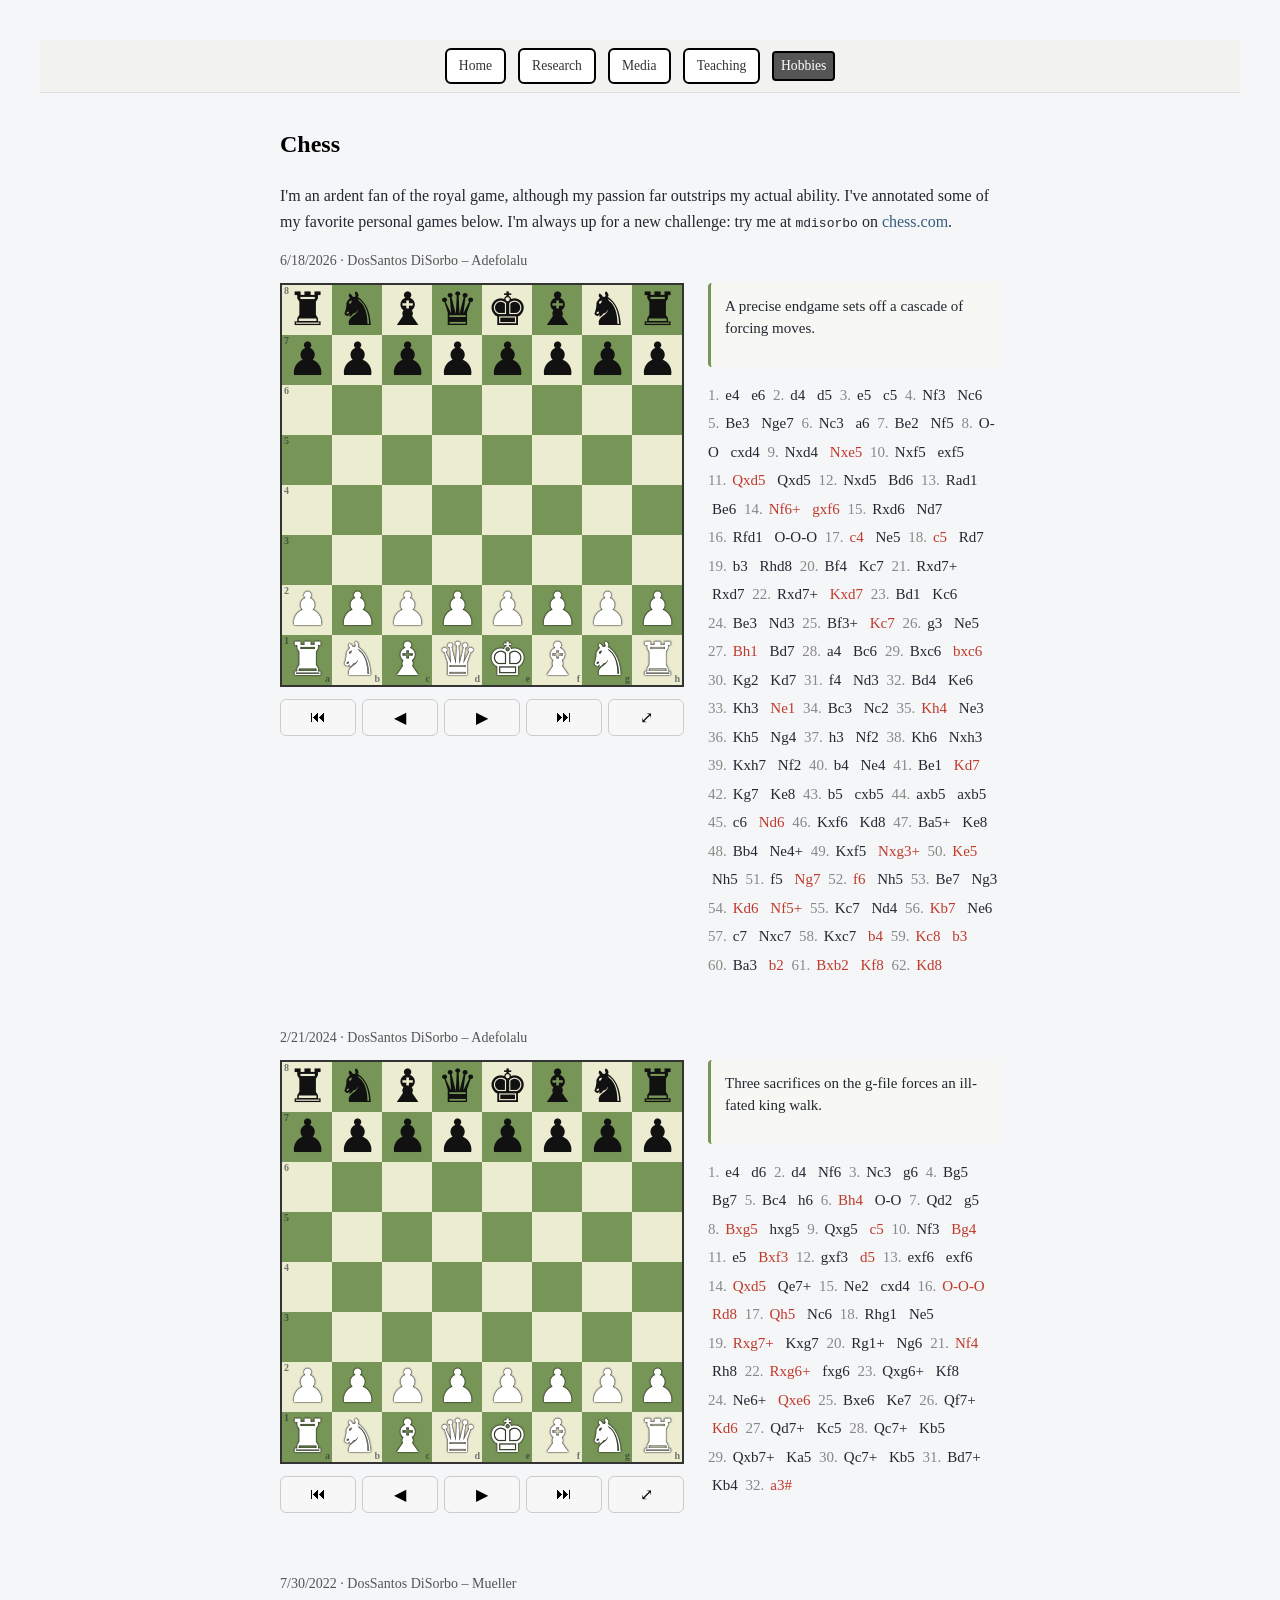
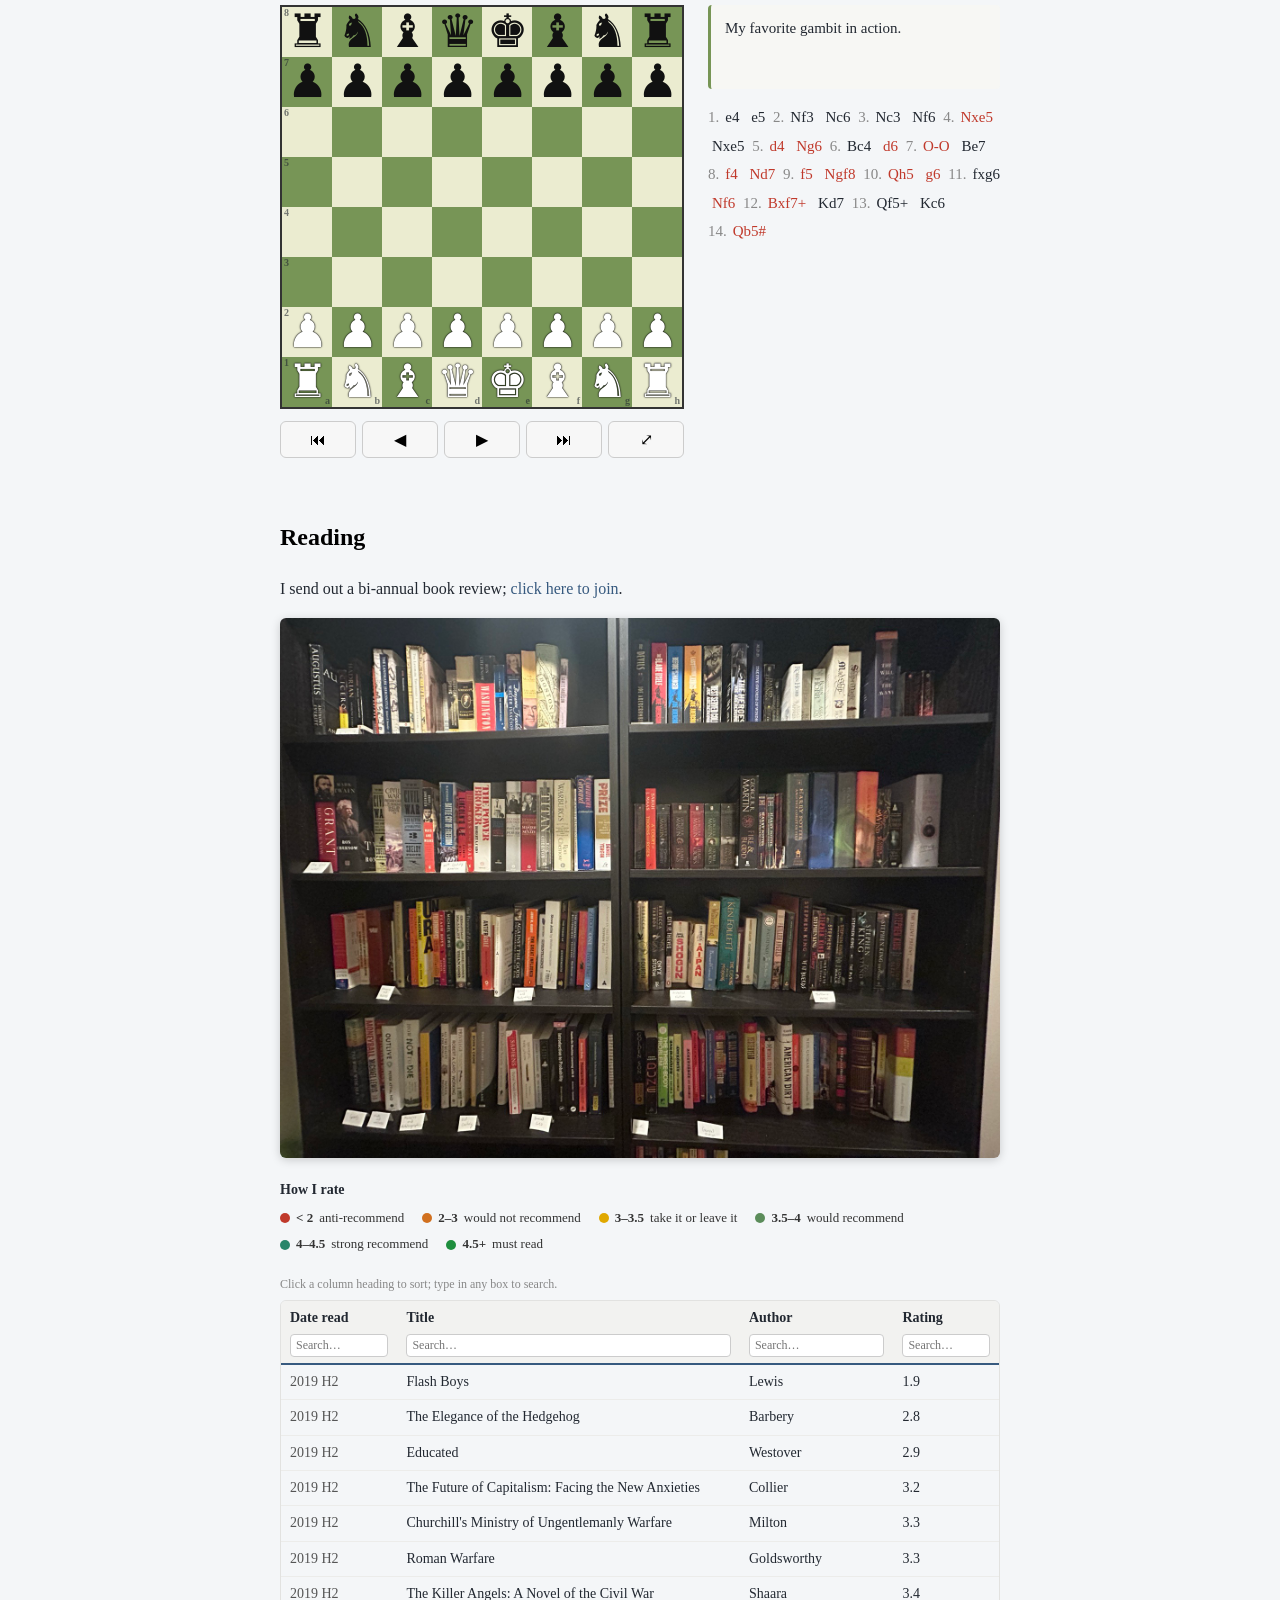
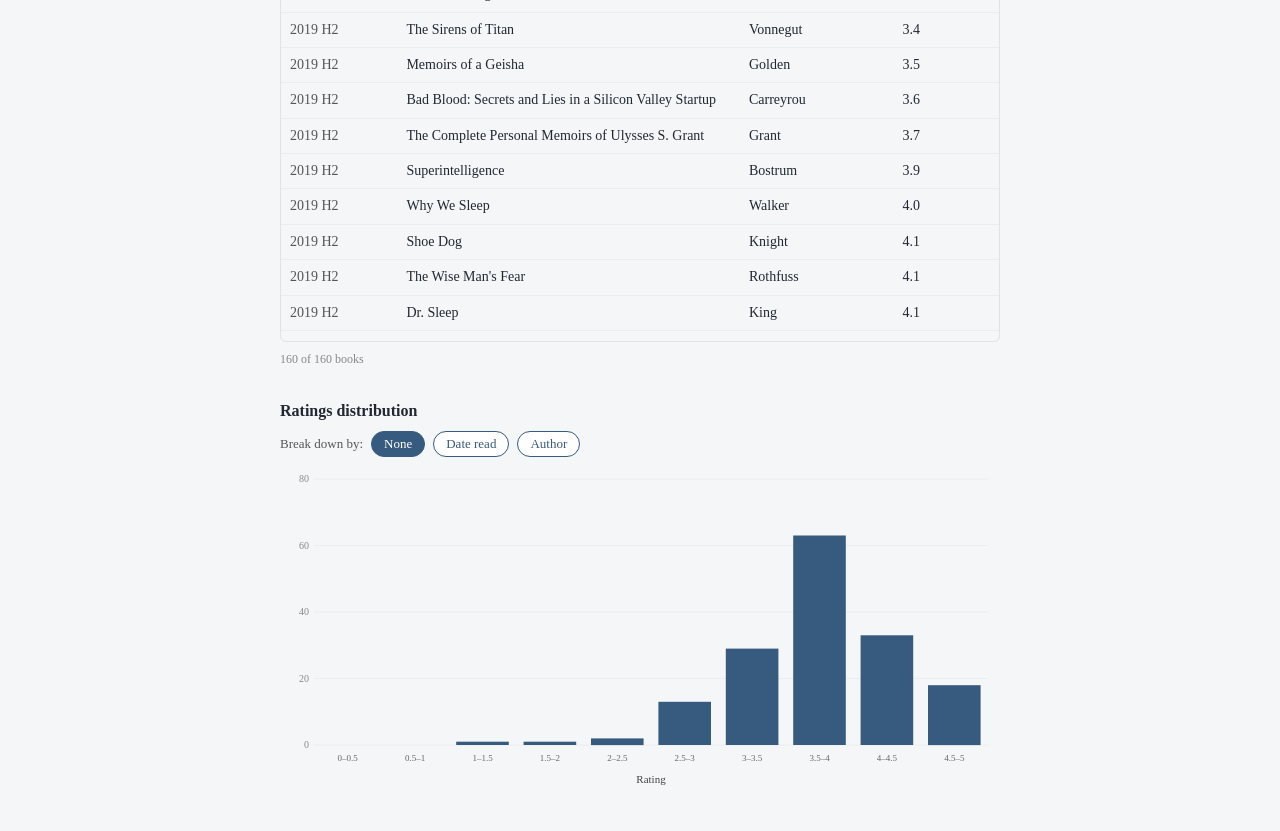
==== hobbies.html @ 0e269250 "Reading: remove Inside the Third Reich from the list Co-Authored-By: Claude Opus 4.8 <noreply@anthro" ====
<!DOCTYPE html>
<html lang="en">
<head>
  <meta charset="UTF-8" />
  <meta name="viewport" content="width=device-width, initial-scale=1.0" />
  <title>Hobbies</title>
  <link rel="stylesheet" href="style.css?v=6" />
  <link rel="stylesheet" href="https://cdnjs.cloudflare.com/ajax/libs/font-awesome/6.5.2/css/all.min.css" crossorigin="anonymous" referrerpolicy="no-referrer" />
  <style>
    .chess-wrap { max-width: 720px; margin: 0 auto 48px; }
    .chess-layout { display: flex; flex-wrap: wrap; gap: 24px; align-items: flex-start; }
    .board-col { flex: 0 0 auto; }
    .board {
      display: grid;
      grid-template-columns: repeat(8, 1fr);
      grid-template-rows: repeat(8, 1fr);
      width: min(82vw, 400px); aspect-ratio: 1 / 1;
      border: 2px solid #333; box-sizing: content-box;
    }
    .sq { display: flex; align-items: center; justify-content: center;
      font-size: clamp(28px, 9.5vw, 46px); line-height: 1; position: relative;
      user-select: none; }
    .sq.light { background: #ebecd0; }
    .sq.dark  { background: #779556; }
    .sq.hl::after { content: ""; position: absolute; inset: 0;
      background: rgba(255, 235, 59, 0.45); pointer-events: none; }
    .piece.w { color: #fff; text-shadow: 0 0 2px #000, 0 0 1px #000; }
    .piece.b { color: #111; }
    .piece { position: relative; z-index: 1; }
    .coord { position: absolute; font-size: 10px; font-weight: 600; opacity: .6; z-index: 2; }
    .coord.file { right: 2px; bottom: 1px; }
    .coord.rank { left: 2px; top: 1px; }
    .controls { display: flex; gap: 6px; margin: 12px 0; }
    .controls button {
      flex: 1; padding: 8px 0; font-size: 16px; cursor: pointer;
      border: 1px solid #ccc; background: #f7f7f7; border-radius: 6px;
    }
    .controls button:hover { background: #ececec; }
    .side-col { flex: 1 1 240px; min-width: 220px; }
    .annotation { min-height: 60px; padding: 12px 14px; background: #f7f7f4;
      border-left: 3px solid #779556; border-radius: 4px; font-size: 15px; line-height: 1.5; }
    .movelist { margin-top: 14px; line-height: 1.9; font-size: 15px; }
    .movelist .mv { cursor: pointer; padding: 1px 4px; border-radius: 3px; }
    .movelist .mv:hover { background: #eee; }
    .movelist .mv.current { background: #779556; color: #fff; }
    .movelist .num { color: #888; margin-right: 2px; }
    .movelist .mv.annotated { color: #c0392b; }
    .movelist .mv.annotated.current { color: #fff; }
    .game-header { font-size: 14px; color: #555; margin-bottom: 10px; }
  
    /* Reading log: bookshelf photo + rubric + sortable table + chart */
    .reading-hint { max-width:720px; margin:0 auto 6px; font-size:12px; color:#888; }
    .bookshelf { display:block; width:100%; max-width:720px; height:auto; margin:6px auto 18px;
      border-radius:6px; box-shadow:0 2px 10px rgba(0,0,0,.18); }
    .rating-rubric { max-width:720px; margin:0 auto 20px; }
    .rating-rubric .rubric-title { font-family:Georgia,serif; font-weight:bold; font-size:14px; }
    .rating-rubric ul { list-style:none; padding:0; margin:6px 0 0; display:flex; flex-wrap:wrap; gap:6px 18px; }
    .rating-rubric li { font-size:13px; color:#333; display:flex; align-items:center; gap:6px; }
    .rating-rubric li b { font-variant-numeric:tabular-nums; }
    .rating-rubric .dot { width:10px; height:10px; border-radius:50%; display:inline-block; }
    .reading-table-wrap { max-width:720px; margin:0 auto; max-height:640px; overflow:auto;
      border:1px solid #e2e2e0; border-radius:6px; }
    #reading-table { width:100%; border-collapse:collapse; font-size:14px; font-family:Georgia, serif; }
    #reading-table th, #reading-table td { text-align:left; vertical-align:top; padding:6px 9px;
      border-bottom:1px solid #ececea; }
    #reading-table thead th { position:sticky; top:0; z-index:2; background:#f2f2f0;
      border-bottom:2px solid #375a7f; white-space:nowrap; }
    #reading-table thead .th-label { display:inline-block; cursor:pointer; user-select:none; font-weight:bold; }
    #reading-table thead .arrow { color:#375a7f; font-size:11px; }
    #reading-table thead input { display:block; margin-top:4px; width:100%; box-sizing:border-box;
      font-size:12px; font-family:inherit; padding:3px 5px; border:1px solid #ccc; border-radius:4px; font-weight:normal; }
    #reading-table td.rating { white-space:nowrap; font-variant-numeric:tabular-nums; }
    #reading-table td.book, #reading-table td.author { min-width:120px; }
    #reading-table td.period { white-space:nowrap; color:#555; }
    #reading-table tbody tr:hover { background:#f7f7f4; }
    .table-count { max-width:720px; margin:8px auto 0; font-size:12px; color:#888; }
    .chart-title { max-width:720px; margin:28px auto 8px; font-family:Georgia,serif; font-weight:bold; font-size:16px; }
    .ratings-chart { max-width:720px; margin:0 auto; }
    .chart-controls { display:flex; flex-wrap:wrap; align-items:center; gap:8px; margin-bottom:10px; }
    .chart-ctrl-label { font-size:13px; color:#555; }
    .brk { font-family:Georgia,serif; font-size:13px; padding:4px 12px; border:1px solid #375a7f;
      background:#fff; color:#375a7f; border-radius:999px; cursor:pointer; }
    .brk.active { background:#375a7f; color:#fff; }
    #ratings-svg { width:100%; height:auto; display:block; }
    .chart-legend { display:flex; flex-wrap:wrap; gap:6px 14px; margin-top:12px; }
    .legchip { display:inline-flex; align-items:center; gap:5px; font-size:12px; color:#333; cursor:pointer; user-select:none; }
    .legchip .sw { width:11px; height:11px; border-radius:2px; display:inline-block; }
    .legchip.off { opacity:.4; text-decoration:line-through; }
  </style>
</head>
<body>
<header class="site-banner">
  <nav class="banner-nav">
    <a href="index.html">Home</a>
    <a href="research.html">Research</a>
    <a href="media.html">Media</a>
    <a href="teaching.html">Teaching</a>
    <a href="hobbies.html" class="active">Hobbies</a>
  </nav>
</header>

<div class="container">

  <section id="chess">
    <h2>Chess</h2>
    <p>I'm an ardent fan of the royal game, although my passion far outstrips my actual ability. I've annotated some of my favorite personal games below. I'm always up for a new challenge: try me at <code>mdisorbo</code> on <a href="https://www.chess.com">chess.com</a>.</p>

    <div class="chess-wrap" id="game1"></div>
    <div class="chess-wrap" id="game2"></div>
    <div class="chess-wrap" id="game3"></div>
  </section>

  <section id="reading">
    <h2>Reading</h2>
    <p>I send out a bi-annual book review; <a href="mailto:matthewdisorbo@g.harvard.edu?subject=Please%20add%20me%20to%20the%20reading%20list%21">click here to join</a>.</p>

    <img class="bookshelf" src="bookshelf.jpg" alt="My bookshelf" />

    <div class="rating-rubric">
      <span class="rubric-title">How I rate</span>
      <ul>
        <li><span class="dot" style="background:#c0392b"></span><b>&lt; 2</b> anti-recommend</li>
        <li><span class="dot" style="background:#d1701f"></span><b>2–3</b> would not recommend</li>
        <li><span class="dot" style="background:#e0a800"></span><b>3–3.5</b> take it or leave it</li>
        <li><span class="dot" style="background:#5b8c5a"></span><b>3.5–4</b> would recommend</li>
        <li><span class="dot" style="background:#27856a"></span><b>4–4.5</b> strong recommend</li>
        <li><span class="dot" style="background:#1e8e3e"></span><b>4.5+</b> must read</li>
      </ul>
    </div>

    <script>window.READING_DATA = [{"period":"2019 H2","book":"Flash Boys","author":"Lewis","rating":1.9},{"period":"2019 H2","book":"The Elegance of the Hedgehog","author":"Barbery","rating":2.8},{"period":"2019 H2","book":"Educated","author":"Westover","rating":2.9},{"period":"2019 H2","book":"The Future of Capitalism: Facing the New Anxieties","author":"Collier","rating":3.2},{"period":"2019 H2","book":"Churchill's Ministry of Ungentlemanly Warfare","author":"Milton","rating":3.3},{"period":"2019 H2","book":"Roman Warfare","author":"Goldsworthy","rating":3.3},{"period":"2019 H2","book":"The Killer Angels: A Novel of the Civil War","author":"Shaara","rating":3.4},{"period":"2019 H2","book":"The Sirens of Titan","author":"Vonnegut","rating":3.4},{"period":"2019 H2","book":"Memoirs of a Geisha","author":"Golden","rating":3.5},{"period":"2019 H2","book":"Bad Blood: Secrets and Lies in a Silicon Valley Startup","author":"Carreyrou","rating":3.6},{"period":"2019 H2","book":"The Complete Personal Memoirs of Ulysses S. Grant","author":"Grant","rating":3.7},{"period":"2019 H2","book":"Superintelligence","author":"Bostrum","rating":3.9},{"period":"2019 H2","book":"Why We Sleep","author":"Walker","rating":4},{"period":"2019 H2","book":"Shoe Dog","author":"Knight","rating":4.1},{"period":"2019 H2","book":"The Wise Man's Fear","author":"Rothfuss","rating":4.1},{"period":"2019 H2","book":"Dr. Sleep","author":"King","rating":4.1},{"period":"2019 H2","book":"The Black Swan: The Impact of the Highly Improbable","author":"Taleb","rating":4.2},{"period":"2019 H2","book":"Galapagos","author":"Vonnegut","rating":4.2},{"period":"2019 H2","book":"The Name of the Wind","author":"Rothfuss","rating":4.3},{"period":"2019 H2","book":"A People's History of the United States","author":"Zinn","rating":4.6},{"period":"2019 H2","book":"Fooled by Randomness","author":"Taleb","rating":4.6},{"period":"2019 H2","book":"Grant","author":"Chernow","rating":4.65},{"period":"2019 H2","book":"Hamilton","author":"Chernow","rating":4.8},{"period":"2020 H1","book":"Tanking to the Top: The Philadelphia 76ers and the Most Audacious Process in the History of Professional Sports","author":"Weitzman","rating":2.8},{"period":"2020 H1","book":"Thinking In Bets: Making Smarter Decisions When You Don't Have All The Facts","author":"Duke","rating":3},{"period":"2020 H1","book":"Strategy: A History","author":"Freedman","rating":3.2},{"period":"2020 H1","book":"American Lion: Andrew Jackson in the White House","author":"Meacham","rating":3.2},{"period":"2020 H1","book":"Why Stock Markets Crash: Critical Events in Complex Financial Systems","author":"Sornette","rating":3.3},{"period":"2020 H1","book":"The Wild Places","author":"Macfarlane","rating":3.3},{"period":"2020 H1","book":"Thinking Fast and Slow","author":"Kahnemann","rating":3.4},{"period":"2020 H1","book":"Antifragile: Things That Gain From Disorder","author":"Taleb","rating":3.4},{"period":"2020 H1","book":"The Man Who Solved The Market: How Jim Simons Launched the Quant Revolution","author":"Zuckerman","rating":3.4},{"period":"2020 H1","book":"The Guns of August","author":"Tuchman","rating":3.4},{"period":"2020 H1","book":"A Dog's Porpoise","author":"Ross","rating":3.5},{"period":"2020 H1","book":"Just Mercy: A Story of Justice and Redemption","author":"Stevenson","rating":3.5},{"period":"2020 H1","book":"How Not to Die","author":"Greger","rating":3.6},{"period":"2020 H1","book":"Against the Gods: The Remarkable Story of Risk","author":"Bernstein","rating":3.6},{"period":"2020 H1","book":"What Works: Gender Equality by Design","author":"Bohnet","rating":3.6},{"period":"2020 H1","book":"The Ascent of Money: A Financial History of the World","author":"Ferguson","rating":3.7},{"period":"2020 H1","book":"Augustus: The Life of Rome's First Emperor","author":"Everett","rating":3.8},{"period":"2020 H1","book":"Zero to One","author":"Theil","rating":3.8},{"period":"2020 H1","book":"Cicero: The Life and Times of Rome's Greatest Politician","author":"Everett","rating":3.9},{"period":"2020 H1","book":"If This Isn't Nice, What Is? Advice for the Young","author":"Vonnegut","rating":3.9},{"period":"2020 H1","book":"Epistulae Morales","author":"Seneca","rating":3.9},{"period":"2020 H1","book":"Finding Ultra: Rejecting Middle Age, Becoming One of the World's Fittest Men, and Discovering Myself","author":"Roll","rating":4},{"period":"2020 H1","book":"Player Piano","author":"Vonnegut","rating":4},{"period":"2020 H1","book":"Barbarians at the Gate: The Fall of RJR Nabisco","author":"Burrough and Helyar","rating":4.1},{"period":"2020 H1","book":"Stormlight Archives: The Way of Kings","author":"Sanderson","rating":4.2},{"period":"2020 H1","book":"The Years of Lyndon Johnson Volume II: Means of Ascent","author":"Caro","rating":4.4},{"period":"2020 H1","book":"The Stand","author":"King","rating":4.6},{"period":"2020 H1","book":"The Years of Lyndon Johnson Volume I: The Path to Power","author":"Caro","rating":4.7},{"period":"2020 H1","book":"Washington: A Life","author":"Chernow","rating":4.7},{"period":"2020 H1","book":"The Years of Lyndon Johnson Volume III: Master of the Senate","author":"Caro","rating":4.8},{"period":"2020 H2","book":"The Great Influenza: The Story of the Deadliest Pandemic in History","author":"Barry","rating":2.3},{"period":"2020 H2","book":"The Biggest Bluff","author":"Konnikova","rating":3.3},{"period":"2020 H2","book":"Thomas Jefferson: The Art of Power","author":"Meacham","rating":3.4},{"period":"2020 H2","book":"Dear Girls","author":"Wong","rating":3.5},{"period":"2020 H2","book":"The Victory Machine: The Making and Unmaking of the Warriors Dynasty","author":"Strauss","rating":3.5},{"period":"2020 H2","book":"Born a Crime","author":"Noah","rating":3.6},{"period":"2020 H2","book":"Hadrian and the Triumph of Rome","author":"Everitt","rating":3.6},{"period":"2020 H2","book":"The Stormlight Archives: Words of Radiance","author":"Sanderson","rating":3.7},{"period":"2020 H2","book":"While Mortals Sleep","author":"Vonnegut","rating":3.7},{"period":"2020 H2","book":"The Lord of the Rings: The Two Towers","author":"Tolkein","rating":3.7},{"period":"2020 H2","book":"The Accidental Billionaires: The Founding of Facebook","author":"Mezrich","rating":3.75},{"period":"2020 H2","book":"More Money Than God","author":"Mallaby","rating":3.8},{"period":"2020 H2","book":"Animal Farm","author":"Orwell","rating":3.8},{"period":"2020 H2","book":"The Importance of Being Earnest","author":"Wilde","rating":3.9},{"period":"2020 H2","book":"The Lord of the Rings: The Fellowship of the Ring","author":"Tolkein","rating":3.95},{"period":"2020 H2","book":"The Stormlight Archives: Oathbringer","author":"Sanderson","rating":4},{"period":"2020 H2","book":"Bossypants","author":"Fey","rating":4},{"period":"2020 H2","book":"The Lord of the Rings: The Return of the King","author":"Tolkein","rating":4.2},{"period":"2020 H2","book":"The Years of Lyndon B. Johnson Volume IV: The Passage of Power","author":"Caro","rating":4.6},{"period":"2020 H2","book":"The Power Broker: Robert Moses and the Fall of New York","author":"Caro","rating":4.75},{"period":"2021 H1","book":"Waiting on a Cowboy","author":"Ryan","rating":1.3},{"period":"2021 H1","book":"The Eye of the World","author":"Jordan","rating":2.5},{"period":"2021 H1","book":"The Warburgs: The Twentieth-Century Odyssey of a Remarkable Jewish Family","author":"Chernow","rating":2.8},{"period":"2021 H1","book":"How to Avoid a Climate Disaster: The Solutions we Have and the Breakthroughs we Need","author":"Gates","rating":2.9},{"period":"2021 H1","book":"Think and Grow Rich","author":"Hill","rating":3.2},{"period":"2021 H1","book":"Kissinger's Shadow: The Long Reach of America's Most Controversial Statesman","author":"Grandin","rating":3.3},{"period":"2021 H1","book":"It","author":"King","rating":3.4},{"period":"2021 H1","book":"American Dirt","author":"Cummings","rating":3.45},{"period":"2021 H1","book":"The Handmaid's Tale","author":"Atwood","rating":3.5},{"period":"2021 H1","book":"A Short History of Financial Euphoria","author":"Galbraith","rating":3.6},{"period":"2021 H1","book":"Working","author":"Caro","rating":3.7},{"period":"2021 H1","book":"Boys in the Boat: Nine Americans and Their Epic Quest for Gold at the 1936 Berlin Olympics","author":"Brown","rating":4.1},{"period":"2021 H1","book":"The Decadent Society: How We Became the Victims of Our Own Success","author":"Douthat","rating":4.2},{"period":"2021 H1","book":"Caste: The Origins of our Discontents","author":"Wilkerson","rating":4.4},{"period":"2021 H1","book":"Battle Cry of Freedom: The Civil War Era","author":"McPherson","rating":4.6},{"period":"2021 H2","book":"Boomerang: Travels in the New Third World","author":"Lewis","rating":2.5},{"period":"2021 H2","book":"The Financial Diaries: How American Families Cope in a World of Uncertainty","author":"Murdoch, Schneider","rating":3.2},{"period":"2021 H2","book":"The Immortal Life of Henrietta Lacks","author":"Skloot","rating":3.3},{"period":"2021 H2","book":"Greenlights","author":"McConaughey","rating":3.6},{"period":"2021 H2","book":"The Institute","author":"King","rating":3.7},{"period":"2021 H2","book":"Titan: The Life of John D. Rockefeller, Sr.","author":"Chernow","rating":3.7},{"period":"2021 H2","book":"Dune","author":"Herbert","rating":3.9},{"period":"2021 H2","book":"The Assassin's Apprentice","author":"Hobb","rating":4.2},{"period":"2022 H1","book":"The Alchemist","author":"Coehlo","rating":2.9},{"period":"2022 H1","book":"A Court of Thorns and Roses","author":"Maas","rating":3},{"period":"2022 H1","book":"Portfolios of the Poor: How the World's Poor Live on $2 a Day","author":"Rutherford et al","rating":3.5},{"period":"2022 H1","book":"The Silent Patient","author":"Michaelides","rating":3.6},{"period":"2022 H1","book":"The Royal Assassin","author":"Hobb","rating":3.7},{"period":"2022 H1","book":"Jurassic Park","author":"Crichton","rating":3.8},{"period":"2022 H1","book":"The City-State of Boston: The Rise and Fall of an Atlantic Power, 1630-1865","author":"Peterson","rating":3.9},{"period":"2022 H1","book":"Steve Jobs","author":"Isaacson","rating":3.95},{"period":"2022 H1","book":"The Long Walk","author":"King as Bachman","rating":4},{"period":"2022 H1","book":"Privilege: Harvard and the Education of the Ruling Class","author":"Douthat","rating":4},{"period":"2022 H1","book":"The Winter King: A Novel of Arthur","author":"Cornwall","rating":4.1},{"period":"2022 H1","book":"The Civil War, Vol. 1: Fort Sumter to Perryville","author":"Foote","rating":4.3},{"period":"2022 H2","book":"Pawn of Prophecy","author":"Eddings","rating":3.6},{"period":"2022 H2","book":"Annihilation","author":"VanderMeer","rating":3.7},{"period":"2022 H2","book":"Enemy of God: A Novel of Arthur","author":"Cornwall","rating":4},{"period":"2022 H2","book":"The Civil War, Vol. II: Fredericksburg to Meridian","author":"Foote","rating":4.1},{"period":"2023 H1","book":"Acceptance (The Southern Reach Trilogy: Book III)","author":"VanderMeer","rating":2.9},{"period":"2023 H1","book":"Authority (The Southern Reach Trilogy: Book II)","author":"VanderMeer","rating":3.3},{"period":"2023 H1","book":"Angels and Demons","author":"Brown","rating":3.7},{"period":"2023 H1","book":"Assassin's Quest (The Farseer Trilogy: Book III)","author":"Hobb","rating":3.75},{"period":"2023 H1","book":"American Spring: Lexington, Concord and the Road to Revolution","author":"Borneman","rating":3.85},{"period":"2023 H1","book":"Ways and Means: Lincoln and his Cabinet and the Financing of the Civil War","author":"Lowenstein","rating":3.9},{"period":"2023 H1","book":"The Blade Itself (The First Law Trilogy: Book I)","author":"Abercrombie","rating":4},{"period":"2023 H1","book":"The Devil in the White City: Murder, Magic and Madness at the Fair That Changed America","author":"Larson","rating":4.1},{"period":"2023 H1","book":"Barbarians at the Gate: The Fall of RJR Nabisco","author":"Burrough and Helyar","rating":4.1},{"period":"2023 H2","book":"It's All About Clout","author":"Foster","rating":2.1},{"period":"2023 H2","book":"The Dark Tower: The Gunslinger","author":"King","rating":2.9},{"period":"2023 H2","book":"Unreasonable Hospitality","author":"Guidara","rating":3.5},{"period":"2023 H2","book":"Before They Are Hanged (The First Law Trilogy: Book II)","author":"Abercrombie","rating":3.6},{"period":"2023 H2","book":"Nugly","author":"Ross","rating":3.7},{"period":"2023 H2","book":"Tomorrow, and Tomorrow, and Tomorrow","author":"Zevin","rating":3.7},{"period":"2023 H2","book":"Excalibur: A Novel of Arthur (Book III in the Warlord Chronicles)","author":"Cornwell","rating":3.85},{"period":"2023 H2","book":"Benjamin Franklin: An American Life","author":"Isaacson","rating":3.9},{"period":"2023 H2","book":"The Decadent Society: How We Became Victims of Our Own Successes","author":"Douthat","rating":4},{"period":"2023 H2","book":"Last Argument of Kings (The First Law Trilogy: Book III)","author":"Abercrombie","rating":4.4},{"period":"2023 H2","book":"Common Ground: A Turbulent Decade in the Lives of Three American Families","author":"Lukas","rating":4.6},{"period":"2024 H1","book":"Gardens of the Moon: A Tale of the Malazan Book of the Fallen","author":"Ericson","rating":3.2},{"period":"2024 H1","book":"Fire and Blood","author":"R. R. Martin","rating":3.4},{"period":"2024 H1","book":"The Federalist Papers","author":"Hamilton, Madison, Jay","rating":3.5},{"period":"2024 H1","book":"All The Beauty In The World","author":"Bringley","rating":3.6},{"period":"2024 H1","book":"Blood Meridian; or, The Evening Redness in the West","author":"McCarthy","rating":3.7},{"period":"2024 H1","book":"Autumn in the Heavenly Kingdom: China, the West, and the Epic Story of the Taiping Civil War","author":"Platt","rating":3.8},{"period":"2024 H1","book":"Stoner","author":"Williams","rating":4.5},{"period":"2024 H1","book":"The Lies of Locke Lamora","author":"Lynch","rating":4.6},{"period":"2025 H1","book":"Dead Poets Society","author":"Kleinbaum","rating":2.9},{"period":"2025 H1","book":"The Exchange","author":"Grisham","rating":3.2},{"period":"2025 H1","book":"The Road","author":"McCarthy","rating":3.4},{"period":"2025 H1","book":"Death of a Salesman","author":"Miller","rating":3.6},{"period":"2025 H1","book":"Queen of Sorcery: The Belgariad Book 2","author":"Eddings","rating":3.6},{"period":"2025 H1","book":"The Heroes: Book Two in the Great Leveler Trilogy","author":"Abercrombie","rating":3.7},{"period":"2025 H1","book":"American Gods","author":"Gaiman","rating":3.8},{"period":"2025 H1","book":"Red Rising","author":"Brown","rating":4.1},{"period":"2025 H1","book":"The Civil War: Red River to Appomattox","author":"Foote","rating":4.6},{"period":"2025 H2","book":"Mark Twain","author":"Chernow","rating":2.5},{"period":"2025 H2","book":"Golden Son","author":"Brown","rating":3.2},{"period":"2025 H2","book":"Republic of Thieves: The Gentlemen Bastards Sequence Book Three","author":"Lynch","rating":3.9},{"period":"2025 H2","book":"Lonesome Dove","author":"McMurtry","rating":4.5},{"period":"2025 H2","book":"Shogun","author":"Clavell","rating":4.6},{"period":"2026 H1","book":"The Will of the Many: Hierarchy, Book I","author":"Islington","rating":2.9},{"period":"2026 H1","book":"Ship of Magic: Book One of the Liveship Traders","author":"Hobb","rating":3.9},{"period":"2026 H1","book":"The Devils","author":"Abercrombie","rating":3.9},{"period":"2026 H1","book":"City of Thieves","author":"Benioff","rating":4},{"period":"2026 H1","book":"Misery","author":"King","rating":4.45},{"period":"2026 H1","book":"The Prize: The Epic Quest for Oil, Money, and Power","author":"Yergin","rating":4.5}];</script>

    <p class="reading-hint">Click a column heading to sort; type in any box to search.</p>
    <div class="reading-table-wrap">
      <table id="reading-table">
        <thead>
          <tr>
            <th data-key="period"><span class="th-label">Date read<span class="arrow"></span></span><input data-key="period" placeholder="Search…" /></th>
            <th data-key="book"><span class="th-label">Title<span class="arrow"></span></span><input data-key="book" placeholder="Search…" /></th>
            <th data-key="author"><span class="th-label">Author<span class="arrow"></span></span><input data-key="author" placeholder="Search…" /></th>
            <th data-key="rating" class="num"><span class="th-label">Rating<span class="arrow"></span></span><input data-key="rating" placeholder="Search…" /></th>
          </tr>
        </thead>
        <tbody></tbody>
      </table>
    </div>
    <p class="table-count" id="reading-count"></p>

    <script>
    (function () {
      const BOOKS = window.READING_DATA;
      const COLS = ["period","book","author","rating"];
      const table = document.getElementById("reading-table");
      const tbody = table.querySelector("tbody");
      const countEl = document.getElementById("reading-count");
      const filters = { period:"", book:"", author:"", rating:"" };
      let sortKey = null, sortDir = 1;
      const pass = row => COLS.every(k => {
        const f = filters[k].trim().toLowerCase();
        return !f || String(row[k]).toLowerCase().includes(f);
      });
      function render() {
        let rows = BOOKS.filter(pass);
        if (sortKey) rows = rows.slice().sort((a, b) => {
          let x = a[sortKey], y = b[sortKey];
          if (sortKey === "rating") { x = (x===""?-Infinity:+x); y = (y===""?-Infinity:+y); return (x-y)*sortDir; }
          return String(x).localeCompare(String(y), undefined, {numeric:true}) * sortDir;
        });
        tbody.innerHTML = "";
        const frag = document.createDocumentFragment();
        for (const r of rows) {
          const tr = document.createElement("tr");
          for (const k of COLS) {
            const td = document.createElement("td");
            td.className = k;
            td.textContent = (k === "rating" && r[k] !== "") ? Number(r[k]).toFixed(1) : r[k];
            tr.appendChild(td);
          }
          frag.appendChild(tr);
        }
        tbody.appendChild(frag);
        countEl.textContent = rows.length + " of " + BOOKS.length + " books";
      }
      table.querySelectorAll(".th-label").forEach(lbl => lbl.addEventListener("click", () => {
        const key = lbl.closest("th").dataset.key;
        if (sortKey === key) sortDir *= -1; else { sortKey = key; sortDir = 1; }
        table.querySelectorAll(".arrow").forEach(a => a.textContent = "");
        lbl.querySelector(".arrow").textContent = sortDir === 1 ? " ▲" : " ▼";
        render();
      }));
      table.querySelectorAll("thead input").forEach(inp => {
        inp.addEventListener("input", () => { filters[inp.dataset.key] = inp.value; render(); });
        inp.addEventListener("click", e => e.stopPropagation());
      });
      render();
    })();
    </script>

    <div class="chart-title">Ratings distribution</div>
    <div class="ratings-chart">
      <div class="chart-controls">
        <span class="chart-ctrl-label">Break down by:</span>
        <button class="brk active" data-dim="none">None</button>
        <button class="brk" data-dim="period">Date read</button>
        <button class="brk" data-dim="author">Author</button>
      </div>
      <svg id="ratings-svg" viewBox="0 0 720 320" preserveAspectRatio="xMidYMid meet" role="img" aria-label="Histogram of book ratings"></svg>
      <div class="chart-legend" id="chart-legend" style="display:none"></div>
    </div>

    <script>
    (function () {
      const DATA = window.READING_DATA.filter(b => b.rating !== "" && !isNaN(+b.rating));
      const svg = document.getElementById("ratings-svg");
      const legendEl = document.getElementById("chart-legend");
      const btns = document.querySelectorAll(".brk");
      const PALETTE = ["#375a7f","#c0392b","#e0a800","#27856a","#7d5ba6","#d1701f","#4b8bbe","#a0483d","#5b8c5a","#b5651d","#8e44ad","#16a085","#c94f7c"];
      const OTHER = "#9aa0a6";
      const NBINS = 10, BINW = 0.5;
      let dim = "none", hidden = new Set();
      function cats() {
        if (dim === "none") return { list:["All"], color:{All:"#375a7f"}, of:()=>"All" };
        if (dim === "period") {
          const list = [...new Set(DATA.map(b=>b.period))].sort();
          const color = {}; list.forEach((c,i)=> color[c]=PALETTE[i%PALETTE.length]);
          return { list, color, of:b=>b.period };
        }
        const counts = {};
        DATA.forEach(b => counts[b.author]=(counts[b.author]||0)+1);
        const top = Object.entries(counts).sort((a,b)=>b[1]-a[1]).slice(0,10).map(e=>e[0]);
        const topSet = new Set(top);
        const list = [...top];
        if (DATA.some(b=>!topSet.has(b.author))) list.push("Other");
        const color = {}; list.forEach((c,i)=> color[c] = c==="Other"?OTHER:PALETTE[i%PALETTE.length]);
        return { list, color, of:b=> topSet.has(b.author)?b.author:"Other" };
      }
      const bin = r => Math.max(0, Math.min(NBINS-1, Math.floor(r/BINW)));
      function render() {
        const C = cats();
        const visible = C.list.filter(c=>!hidden.has(c));
        const bins = Array.from({length:NBINS}, ()=>({}));
        DATA.forEach(b => { const c=C.of(b); if(hidden.has(c))return; const i=bin(+b.rating); bins[i][c]=(bins[i][c]||0)+1; });
        const totals = bins.map(o=>Object.values(o).reduce((a,c)=>a+c,0));
        let yMax = Math.max(1, ...totals);
        const step = yMax<=10?2:yMax<=20?5:yMax<=50?10:20;
        yMax = Math.ceil(yMax/step)*step;
        const W=720,H=320,mL=34,mR=12,mT=12,mB=42, plotW=W-mL-mR, plotH=H-mT-mB, slot=plotW/NBINS, bw=slot*0.78;
        const sy = v => mT+plotH-(v/yMax)*plotH;
        let s="";
        for (let t=0;t<=yMax;t+=step){ const y=sy(t);
          s+='<line x1="'+mL+'" y1="'+y+'" x2="'+(W-mR)+'" y2="'+y+'" stroke="#ececeb"/>';
          s+='<text x="'+(mL-5)+'" y="'+(y+3)+'" text-anchor="end" font-size="10" fill="#888">'+t+'</text>'; }
        for (let i=0;i<NBINS;i++){
          const x=mL+i*slot+(slot-bw)/2; let acc=0;
          for (const c of visible){ const v=bins[i][c]||0; if(!v)continue;
            const h=(v/yMax)*plotH, y=mT+plotH-acc-h;
            s+='<rect x="'+x.toFixed(1)+'" y="'+y.toFixed(1)+'" width="'+bw.toFixed(1)+'" height="'+h.toFixed(1)+'" fill="'+C.color[c]+'"/>';
            acc+=h; }
          const lo=(i*BINW).toFixed(1).replace(/\.0$/,""), hi=((i+1)*BINW).toFixed(1).replace(/\.0$/,"");
          s+='<text x="'+(mL+i*slot+slot/2).toFixed(1)+'" y="'+(H-mB+16)+'" text-anchor="middle" font-size="9" fill="#666">'+lo+'–'+hi+'</text>';
        }
        s+='<text x="'+(mL+plotW/2)+'" y="'+(H-4)+'" text-anchor="middle" font-size="11" fill="#444">Rating</text>';
        svg.innerHTML=s;
        if (dim==="none"){ legendEl.style.display="none"; legendEl.innerHTML=""; return; }
        legendEl.style.display="flex"; legendEl.innerHTML="";
        C.list.forEach(c=>{
          const chip=document.createElement("span");
          chip.className="legchip"+(hidden.has(c)?" off":"");
          const sw=document.createElement("span"); sw.className="sw"; sw.style.background=C.color[c];
          chip.appendChild(sw); chip.appendChild(document.createTextNode(c));
          chip.onclick=()=>{ hidden.has(c)?hidden.delete(c):hidden.add(c); render(); };
          legendEl.appendChild(chip);
        });
      }
      btns.forEach(b=> b.onclick=()=>{ btns.forEach(x=>x.classList.remove("active")); b.classList.add("active"); dim=b.dataset.dim; hidden=new Set(); render(); });
      render();
    })();
    </script>
  </section>
</div>

<script>
const START_FEN = "rnbqkbnr/pppppppp/8/8/8/8/PPPPPPPP/RNBQKBNR w KQkq - 0 1";

/* ===================== GAME 1 ===================== */
const GAME1 = {
  white: "DosSantos DiSorbo",
  black: "Adefolalu",
  event: "6/18/2026",
  intro: "A precise endgame sets off a cascade of forcing moves.",
  flipped: false,
  moves: [
    {"san": "e4", "note": "", "fen": "rnbqkbnr/pppppppp/8/8/4P3/8/PPPP1PPP/RNBQKBNR b KQkq - 0 1", "from": "e2", "to": "e4"},
    {"san": "e6", "note": "", "fen": "rnbqkbnr/pppp1ppp/4p3/8/4P3/8/PPPP1PPP/RNBQKBNR w KQkq - 0 2", "from": "e7", "to": "e6"},
    {"san": "d4", "note": "", "fen": "rnbqkbnr/pppp1ppp/4p3/8/3PP3/8/PPP2PPP/RNBQKBNR b KQkq - 0 2", "from": "d2", "to": "d4"},
    {"san": "d5", "note": "", "fen": "rnbqkbnr/ppp2ppp/4p3/3p4/3PP3/8/PPP2PPP/RNBQKBNR w KQkq - 0 3", "from": "d7", "to": "d5"},
    {"san": "e5", "note": "", "fen": "rnbqkbnr/ppp2ppp/4p3/3pP3/3P4/8/PPP2PPP/RNBQKBNR b KQkq - 0 3", "from": "e4", "to": "e5"},
    {"san": "c5", "note": "", "fen": "rnbqkbnr/pp3ppp/4p3/2ppP3/3P4/8/PPP2PPP/RNBQKBNR w KQkq - 0 4", "from": "c7", "to": "c5"},
    {"san": "Nf3", "note": "", "fen": "rnbqkbnr/pp3ppp/4p3/2ppP3/3P4/5N2/PPP2PPP/RNBQKB1R b KQkq - 1 4", "from": "g1", "to": "f3"},
    {"san": "Nc6", "note": "", "fen": "r1bqkbnr/pp3ppp/2n1p3/2ppP3/3P4/5N2/PPP2PPP/RNBQKB1R w KQkq - 2 5", "from": "b8", "to": "c6"},
    {"san": "Be3", "note": "", "fen": "r1bqkbnr/pp3ppp/2n1p3/2ppP3/3P4/4BN2/PPP2PPP/RN1QKB1R b KQkq - 3 5", "from": "c1", "to": "e3"},
    {"san": "Nge7", "note": "", "fen": "r1bqkb1r/pp2nppp/2n1p3/2ppP3/3P4/4BN2/PPP2PPP/RN1QKB1R w KQkq - 4 6", "from": "g8", "to": "e7"},
    {"san": "Nc3", "note": "", "fen": "r1bqkb1r/pp2nppp/2n1p3/2ppP3/3P4/2N1BN2/PPP2PPP/R2QKB1R b KQkq - 5 6", "from": "b1", "to": "c3"},
    {"san": "a6", "note": "", "fen": "r1bqkb1r/1p2nppp/p1n1p3/2ppP3/3P4/2N1BN2/PPP2PPP/R2QKB1R w KQkq - 0 7", "from": "a7", "to": "a6"},
    {"san": "Be2", "note": "", "fen": "r1bqkb1r/1p2nppp/p1n1p3/2ppP3/3P4/2N1BN2/PPP1BPPP/R2QK2R b KQkq - 1 7", "from": "f1", "to": "e2"},
    {"san": "Nf5", "note": "", "fen": "r1bqkb1r/1p3ppp/p1n1p3/2ppPn2/3P4/2N1BN2/PPP1BPPP/R2QK2R w KQkq - 2 8", "from": "e7", "to": "f5"},
    {"san": "O-O", "note": "", "fen": "r1bqkb1r/1p3ppp/p1n1p3/2ppPn2/3P4/2N1BN2/PPP1BPPP/R2Q1RK1 b kq - 3 8", "from": "e1", "to": "g1"},
    {"san": "cxd4", "note": "", "fen": "r1bqkb1r/1p3ppp/p1n1p3/3pPn2/3p4/2N1BN2/PPP1BPPP/R2Q1RK1 w kq - 0 9", "from": "c5", "to": "d4"},
    {"san": "Nxd4", "note": "", "fen": "r1bqkb1r/1p3ppp/p1n1p3/3pPn2/3N4/2N1B3/PPP1BPPP/R2Q1RK1 b kq - 0 9", "from": "f3", "to": "d4"},
    {"san": "Nxe5", "note": "Right idea, wrong order. Nxe3 first doubles white's pawns instead of black's... and still allows for Nxe5 on the next move.", "fen": "r1bqkb1r/1p3ppp/p3p3/3pnn2/3N4/2N1B3/PPP1BPPP/R2Q1RK1 w kq - 0 10", "from": "c6", "to": "e5"},
    {"san": "Nxf5", "note": "", "fen": "r1bqkb1r/1p3ppp/p3p3/3pnN2/8/2N1B3/PPP1BPPP/R2Q1RK1 b kq - 0 10", "from": "d4", "to": "f5"},
    {"san": "exf5", "note": "", "fen": "r1bqkb1r/1p3ppp/p7/3pnp2/8/2N1B3/PPP1BPPP/R2Q1RK1 w kq - 0 11", "from": "e6", "to": "f5"},
    {"san": "Qxd5", "note": "Possibly black didn't see this move when he took on e5.", "fen": "r1bqkb1r/1p3ppp/p7/3Qnp2/8/2N1B3/PPP1BPPP/R4RK1 b kq - 0 11", "from": "d1", "to": "d5"},
    {"san": "Qxd5", "note": "", "fen": "r1b1kb1r/1p3ppp/p7/3qnp2/8/2N1B3/PPP1BPPP/R4RK1 w kq - 0 12", "from": "d8", "to": "d5"},
    {"san": "Nxd5", "note": "", "fen": "r1b1kb1r/1p3ppp/p7/3Nnp2/8/4B3/PPP1BPPP/R4RK1 b kq - 0 12", "from": "c3", "to": "d5"},
    {"san": "Bd6", "note": "", "fen": "r1b1k2r/1p3ppp/p2b4/3Nnp2/8/4B3/PPP1BPPP/R4RK1 w kq - 1 13", "from": "f8", "to": "d6"},
    {"san": "Rad1", "note": "", "fen": "r1b1k2r/1p3ppp/p2b4/3Nnp2/8/4B3/PPP1BPPP/3R1RK1 b kq - 2 13", "from": "a1", "to": "d1"},
    {"san": "Be6", "note": "", "fen": "r3k2r/1p3ppp/p2bb3/3Nnp2/8/4B3/PPP1BPPP/3R1RK1 w kq - 3 14", "from": "c8", "to": "e6"},
    {"san": "Nf6+", "note": "The second discovered attack on the d-file!", "fen": "r3k2r/1p3ppp/p2bbN2/4np2/8/4B3/PPP1BPPP/3R1RK1 b kq - 4 14", "from": "d5", "to": "f6"},
    {"san": "gxf6", "note": "Tripled pawns and a king with no clear castling option. The disparity in king safety will define the endgame.", "fen": "r3k2r/1p3p1p/p2bbp2/4np2/8/4B3/PPP1BPPP/3R1RK1 w kq - 0 15", "from": "g7", "to": "f6"},
    {"san": "Rxd6", "note": "", "fen": "r3k2r/1p3p1p/p2Rbp2/4np2/8/4B3/PPP1BPPP/5RK1 b kq - 0 15", "from": "d1", "to": "d6"},
    {"san": "Nd7", "note": "", "fen": "r3k2r/1p1n1p1p/p2Rbp2/5p2/8/4B3/PPP1BPPP/5RK1 w kq - 1 16", "from": "e5", "to": "d7"},
    {"san": "Rfd1", "note": "", "fen": "r3k2r/1p1n1p1p/p2Rbp2/5p2/8/4B3/PPP1BPPP/3R2K1 b kq - 2 16", "from": "f1", "to": "d1"},
    {"san": "O-O-O", "note": "", "fen": "2kr3r/1p1n1p1p/p2Rbp2/5p2/8/4B3/PPP1BPPP/3R2K1 w - - 3 17", "from": "e8", "to": "c8"},
    {"san": "c4", "note": "Gives up the a-pawn but I couldn't resist affixing my rook on the 6th rank in anticipation of ...Rhd8", "fen": "2kr3r/1p1n1p1p/p2Rbp2/5p2/2P5/4B3/PP2BPPP/3R2K1 b - - 0 17", "from": "c2", "to": "c4"},
    {"san": "Ne5", "note": "", "fen": "2kr3r/1p3p1p/p2Rbp2/4np2/2P5/4B3/PP2BPPP/3R2K1 w - - 1 18", "from": "d7", "to": "e5"},
    {"san": "c5", "note": "Rook affixed!", "fen": "2kr3r/1p3p1p/p2Rbp2/2P1np2/8/4B3/PP2BPPP/3R2K1 b - - 0 18", "from": "c4", "to": "c5"},
    {"san": "Rd7", "note": "", "fen": "2k4r/1p1r1p1p/p2Rbp2/2P1np2/8/4B3/PP2BPPP/3R2K1 w - - 1 19", "from": "d8", "to": "d7"},
    {"san": "b3", "note": "", "fen": "2k4r/1p1r1p1p/p2Rbp2/2P1np2/8/1P2B3/P3BPPP/3R2K1 b - - 0 19", "from": "b2", "to": "b3"},
    {"san": "Rhd8", "note": "", "fen": "2kr4/1p1r1p1p/p2Rbp2/2P1np2/8/1P2B3/P3BPPP/3R2K1 w - - 1 20", "from": "h8", "to": "d8"},
    {"san": "Bf4", "note": "", "fen": "2kr4/1p1r1p1p/p2Rbp2/2P1np2/5B2/1P6/P3BPPP/3R2K1 b - - 2 20", "from": "e3", "to": "f4"},
    {"san": "Kc7", "note": "", "fen": "3r4/1pkr1p1p/p2Rbp2/2P1np2/5B2/1P6/P3BPPP/3R2K1 w - - 3 21", "from": "c8", "to": "c7"},
    {"san": "Rxd7+", "note": "", "fen": "3r4/1pkR1p1p/p3bp2/2P1np2/5B2/1P6/P3BPPP/3R2K1 b - - 0 21", "from": "d6", "to": "d7"},
    {"san": "Rxd7", "note": "", "fen": "8/1pkr1p1p/p3bp2/2P1np2/5B2/1P6/P3BPPP/3R2K1 w - - 0 22", "from": "d8", "to": "d7"},
    {"san": "Rxd7+", "note": "", "fen": "8/1pkR1p1p/p3bp2/2P1np2/5B2/1P6/P3BPPP/6K1 b - - 0 22", "from": "d1", "to": "d7"},
    {"san": "Kxd7", "note": "Material is now equal. But I have the two bishops... and I DON'T have tripled pawns! This is a draw with perfect play, but difficult for a human to defend black's position.", "fen": "8/1p1k1p1p/p3bp2/2P1np2/5B2/1P6/P3BPPP/6K1 w - - 0 23", "from": "c7", "to": "d7"},
    {"san": "Bd1", "note": "", "fen": "8/1p1k1p1p/p3bp2/2P1np2/5B2/1P6/P4PPP/3B2K1 b - - 1 23", "from": "e2", "to": "d1"},
    {"san": "Kc6", "note": "", "fen": "8/1p3p1p/p1k1bp2/2P1np2/5B2/1P6/P4PPP/3B2K1 w - - 2 24", "from": "d7", "to": "c6"},
    {"san": "Be3", "note": "", "fen": "8/1p3p1p/p1k1bp2/2P1np2/8/1P2B3/P4PPP/3B2K1 b - - 3 24", "from": "f4", "to": "e3"},
    {"san": "Nd3", "note": "", "fen": "8/1p3p1p/p1k1bp2/2P2p2/8/1P1nB3/P4PPP/3B2K1 w - - 4 25", "from": "e5", "to": "d3"},
    {"san": "Bf3+", "note": "", "fen": "8/1p3p1p/p1k1bp2/2P2p2/8/1P1nBB2/P4PPP/6K1 b - - 5 25", "from": "d1", "to": "f3"},
    {"san": "Kc7", "note": "Better to block with the bishop. Black will regret moving his king out of the action; now the bishop and c-pawn prevent him from rejoining the fray.", "fen": "8/1pk2p1p/p3bp2/2P2p2/8/1P1nBB2/P4PPP/6K1 w - - 6 26", "from": "c6", "to": "c7"},
    {"san": "g3", "note": "", "fen": "8/1pk2p1p/p3bp2/2P2p2/8/1P1nBBP1/P4P1P/6K1 b - - 0 26", "from": "g2", "to": "g3"},
    {"san": "Ne5", "note": "", "fen": "8/1pk2p1p/p3bp2/2P1np2/8/1P2BBP1/P4P1P/6K1 w - - 1 27", "from": "d3", "to": "e5"},
    {"san": "Bh1", "note": "Tucks away this excellent bishop safely.", "fen": "8/1pk2p1p/p3bp2/2P1np2/8/1P2B1P1/P4P1P/6KB b - - 2 27", "from": "f3", "to": "h1"},
    {"san": "Bd7", "note": "", "fen": "8/1pkb1p1p/p4p2/2P1np2/8/1P2B1P1/P4P1P/6KB w - - 3 28", "from": "e6", "to": "d7"},
    {"san": "a4", "note": "", "fen": "8/1pkb1p1p/p4p2/2P1np2/P7/1P2B1P1/5P1P/6KB b - - 0 28", "from": "a2", "to": "a4"},
    {"san": "Bc6", "note": "", "fen": "8/1pk2p1p/p1b2p2/2P1np2/P7/1P2B1P1/5P1P/6KB w - - 1 29", "from": "d7", "to": "c6"},
    {"san": "Bxc6", "note": "", "fen": "8/1pk2p1p/p1B2p2/2P1np2/P7/1P2B1P1/5P1P/6K1 b - - 0 29", "from": "h1", "to": "c6"},
    {"san": "bxc6", "note": "Better to take with the king here. Black probably wanted to stymie my pawn advantage on the queen's side, but creates the same blockade for his king that my light-squared bishop was enforcing.", "fen": "8/2k2p1p/p1p2p2/2P1np2/P7/1P2B1P1/5P1P/6K1 w - - 0 30", "from": "b7", "to": "c6"},
    {"san": "Kg2", "note": "", "fen": "8/2k2p1p/p1p2p2/2P1np2/P7/1P2B1P1/5PKP/8 b - - 1 30", "from": "g1", "to": "g2"},
    {"san": "Kd7", "note": "", "fen": "8/3k1p1p/p1p2p2/2P1np2/P7/1P2B1P1/5PKP/8 w - - 2 31", "from": "c7", "to": "d7"},
    {"san": "f4", "note": "", "fen": "8/3k1p1p/p1p2p2/2P1np2/P4P2/1P2B1P1/6KP/8 b - - 0 31", "from": "f2", "to": "f4"},
    {"san": "Nd3", "note": "", "fen": "8/3k1p1p/p1p2p2/2P2p2/P4P2/1P1nB1P1/6KP/8 w - - 1 32", "from": "e5", "to": "d3"},
    {"san": "Bd4", "note": "", "fen": "8/3k1p1p/p1p2p2/2P2p2/P2B1P2/1P1n2P1/6KP/8 b - - 2 32", "from": "e3", "to": "d4"},
    {"san": "Ke6", "note": "", "fen": "8/5p1p/p1p1kp2/2P2p2/P2B1P2/1P1n2P1/6KP/8 w - - 3 33", "from": "d7", "to": "e6"},
    {"san": "Kh3", "note": "", "fen": "8/5p1p/p1p1kp2/2P2p2/P2B1P2/1P1n2PK/7P/8 b - - 4 33", "from": "g2", "to": "h3"},
    {"san": "Ne1", "note": "Kd5 is better, and actually yields black an advantage. But it's difficult to calculate how black will protect against the white king infiltrating on the king's side!", "fen": "8/5p1p/p1p1kp2/2P2p2/P2B1P2/1P4PK/7P/4n3 w - - 5 34", "from": "d3", "to": "e1"},
    {"san": "Bc3", "note": "", "fen": "8/5p1p/p1p1kp2/2P2p2/P4P2/1PB3PK/7P/4n3 b - - 6 34", "from": "d4", "to": "c3"},
    {"san": "Nc2", "note": "", "fen": "8/5p1p/p1p1kp2/2P2p2/P4P2/1PB3PK/2n4P/8 w - - 7 35", "from": "e1", "to": "c2"},
    {"san": "Kh4", "note": "Here comes the king!", "fen": "8/5p1p/p1p1kp2/2P2p2/P4P1K/1PB3P1/2n4P/8 b - - 8 35", "from": "h3", "to": "h4"},
    {"san": "Ne3", "note": "", "fen": "8/5p1p/p1p1kp2/2P2p2/P4P1K/1PB1n1P1/7P/8 w - - 9 36", "from": "c2", "to": "e3"},
    {"san": "Kh5", "note": "", "fen": "8/5p1p/p1p1kp2/2P2p1K/P4P2/1PB1n1P1/7P/8 b - - 10 36", "from": "h4", "to": "h5"},
    {"san": "Ng4", "note": "", "fen": "8/5p1p/p1p1kp2/2P2p1K/P4Pn1/1PB3P1/7P/8 w - - 11 37", "from": "e3", "to": "g4"},
    {"san": "h3", "note": "", "fen": "8/5p1p/p1p1kp2/2P2p1K/P4Pn1/1PB3PP/8/8 b - - 0 37", "from": "h2", "to": "h3"},
    {"san": "Nf2", "note": "", "fen": "8/5p1p/p1p1kp2/2P2p1K/P4P2/1PB3PP/5n2/8 w - - 1 38", "from": "g4", "to": "f2"},
    {"san": "Kh6", "note": "", "fen": "8/5p1p/p1p1kp1K/2P2p2/P4P2/1PB3PP/5n2/8 b - - 2 38", "from": "h5", "to": "h6"},
    {"san": "Nxh3", "note": "", "fen": "8/5p1p/p1p1kp1K/2P2p2/P4P2/1PB3Pn/8/8 w - - 0 39", "from": "f2", "to": "h3"},
    {"san": "Kxh7", "note": "", "fen": "8/5p1K/p1p1kp2/2P2p2/P4P2/1PB3Pn/8/8 b - - 0 39", "from": "h6", "to": "h7"},
    {"san": "Nf2", "note": "", "fen": "8/5p1K/p1p1kp2/2P2p2/P4P2/1PB3P1/5n2/8 w - - 1 40", "from": "h3", "to": "f2"},
    {"san": "b4", "note": "", "fen": "8/5p1K/p1p1kp2/2P2p2/PP3P2/2B3P1/5n2/8 b - - 0 40", "from": "b3", "to": "b4"},
    {"san": "Ne4", "note": "", "fen": "8/5p1K/p1p1kp2/2P2p2/PP2nP2/2B3P1/8/8 w - - 1 41", "from": "f2", "to": "e4"},
    {"san": "Be1", "note": "", "fen": "8/5p1K/p1p1kp2/2P2p2/PP2nP2/6P1/8/4B3 b - - 2 41", "from": "c3", "to": "e1"},
    {"san": "Kd7", "note": "Now things get interesting. The knight, will on a good square, can't move! Black's a-pawn can't move! And the king can't abandon the tripled pawns. This is still a draw, but very precise play is required.", "fen": "8/3k1p1K/p1p2p2/2P2p2/PP2nP2/6P1/8/4B3 w - - 3 42", "from": "e6", "to": "d7"},
    {"san": "Kg7", "note": "", "fen": "8/3k1pK1/p1p2p2/2P2p2/PP2nP2/6P1/8/4B3 b - - 4 42", "from": "h7", "to": "g7"},
    {"san": "Ke8", "note": "", "fen": "4k3/5pK1/p1p2p2/2P2p2/PP2nP2/6P1/8/4B3 w - - 5 43", "from": "d7", "to": "e8"},
    {"san": "b5", "note": "", "fen": "4k3/5pK1/p1p2p2/1PP2p2/P3nP2/6P1/8/4B3 b - - 0 43", "from": "b4", "to": "b5"},
    {"san": "cxb5", "note": "", "fen": "4k3/5pK1/p4p2/1pP2p2/P3nP2/6P1/8/4B3 w - - 0 44", "from": "c6", "to": "b5"},
    {"san": "axb5", "note": "", "fen": "4k3/5pK1/p4p2/1PP2p2/4nP2/6P1/8/4B3 b - - 0 44", "from": "a4", "to": "b5"},
    {"san": "axb5", "note": "", "fen": "4k3/5pK1/5p2/1pP2p2/4nP2/6P1/8/4B3 w - - 0 45", "from": "a6", "to": "b5"},
    {"san": "c6", "note": "", "fen": "4k3/5pK1/2P2p2/1p3p2/4nP2/6P1/8/4B3 b - - 0 45", "from": "c5", "to": "c6"},
    {"san": "Nd6", "note": "Black can't defend the f7 and f6 pawns while also defending against the threat of promotion. The best move here is the strange ...Kd8 to guard the c8 promotion square, allowing the white king to capture on f7. But this is hard to find, and black couldn't resist the opportunity to move an erstwhile 'stuck' knight!", "fen": "4k3/5pK1/2Pn1p2/1p3p2/5P2/6P1/8/4B3 w - - 1 46", "from": "e4", "to": "d6"},
    {"san": "Kxf6", "note": "", "fen": "4k3/5p2/2Pn1K2/1p3p2/5P2/6P1/8/4B3 b - - 0 46", "from": "g7", "to": "f6"},
    {"san": "Kd8", "note": "", "fen": "3k4/5p2/2Pn1K2/1p3p2/5P2/6P1/8/4B3 w - - 1 47", "from": "e8", "to": "d8"},
    {"san": "Ba5+", "note": "", "fen": "3k4/5p2/2Pn1K2/Bp3p2/5P2/6P1/8/8 b - - 2 47", "from": "e1", "to": "a5"},
    {"san": "Ke8", "note": "", "fen": "4k3/5p2/2Pn1K2/Bp3p2/5P2/6P1/8/8 w - - 3 48", "from": "d8", "to": "e8"},
    {"san": "Bb4", "note": "", "fen": "4k3/5p2/2Pn1K2/1p3p2/1B3P2/6P1/8/8 b - - 4 48", "from": "a5", "to": "b4"},
    {"san": "Ne4+", "note": "", "fen": "4k3/5p2/2P2K2/1p3p2/1B2nP2/6P1/8/8 w - - 5 49", "from": "d6", "to": "e4"},
    {"san": "Kxf5", "note": "", "fen": "4k3/5p2/2P5/1p3K2/1B2nP2/6P1/8/8 b - - 0 49", "from": "f6", "to": "f5"},
    {"san": "Nxg3+", "note": "Black equalizes material, but now the knight is far from the center of the action...", "fen": "4k3/5p2/2P5/1p3K2/1B3P2/6n1/8/8 w - - 0 50", "from": "e4", "to": "g3"},
    {"san": "Ke5", "note": "My king and bishop are going to try and force the issue on at least one promotion.", "fen": "4k3/5p2/2P5/1p2K3/1B3P2/6n1/8/8 b - - 1 50", "from": "f5", "to": "e5"},
    {"san": "Nh5", "note": "", "fen": "4k3/5p2/2P5/1p2K2n/1B3P2/8/8/8 w - - 2 51", "from": "g3", "to": "h5"},
    {"san": "f5", "note": "", "fen": "4k3/5p2/2P5/1p2KP1n/1B6/8/8/8 b - - 0 51", "from": "f4", "to": "f5"},
    {"san": "Ng7", "note": "This is the critical blunder, but one can hardly fault black. The correct move is, once again, the strange Kd8, which seems to allow the white king into the position (or Bd6, protecting the pawn on f4). But it is defensible with perfect play.", "fen": "4k3/5pn1/2P5/1p2KP2/1B6/8/8/8 w - - 1 52", "from": "h5", "to": "g7"},
    {"san": "f6", "note": "I push my pawn with a tempo, and the black king is about to be boxed in.", "fen": "4k3/5pn1/2P2P2/1p2K3/1B6/8/8/8 b - - 0 52", "from": "f5", "to": "f6"},
    {"san": "Nh5", "note": "", "fen": "4k3/5p2/2P2P2/1p2K2n/1B6/8/8/8 w - - 1 53", "from": "g7", "to": "h5"},
    {"san": "Be7", "note": "", "fen": "4k3/4Bp2/2P2P2/1p2K2n/8/8/8/8 b - - 2 53", "from": "b4", "to": "e7"},
    {"san": "Ng3", "note": "", "fen": "4k3/4Bp2/2P2P2/1p2K3/8/6n1/8/8 w - - 3 54", "from": "h5", "to": "g3"},
    {"san": "Kd6", "note": "Now the pressure is coming!", "fen": "4k3/4Bp2/2PK1P2/1p6/8/6n1/8/8 b - - 4 54", "from": "e5", "to": "d6"},
    {"san": "Nf5+", "note": "Black can only move the knight. Legally ...b4 is possible of course, but foolish.", "fen": "4k3/4Bp2/2PK1P2/1p3n2/8/8/8/8 w - - 5 55", "from": "g3", "to": "f5"},
    {"san": "Kc7", "note": "", "fen": "4k3/2K1Bp2/2P2P2/1p3n2/8/8/8/8 b - - 6 55", "from": "d6", "to": "c7"},
    {"san": "Nd4", "note": "", "fen": "4k3/2K1Bp2/2P2P2/1p6/3n4/8/8/8 w - - 7 56", "from": "f5", "to": "d4"},
    {"san": "Kb7", "note": "The white king now guards the entire promotional red carpet, and the black king is helpless to stop it. The knight will be forced to fall on the sword...", "fen": "4k3/1K2Bp2/2P2P2/1p6/3n4/8/8/8 b - - 8 56", "from": "c7", "to": "b7"},
    {"san": "Ne6", "note": "", "fen": "4k3/1K2Bp2/2P1nP2/1p6/8/8/8/8 w - - 9 57", "from": "d4", "to": "e6"},
    {"san": "c7", "note": "", "fen": "4k3/1KP1Bp2/4nP2/1p6/8/8/8/8 b - - 0 57", "from": "c6", "to": "c7"},
    {"san": "Nxc7", "note": "", "fen": "4k3/1Kn1Bp2/5P2/1p6/8/8/8/8 w - - 0 58", "from": "e6", "to": "c7"},
    {"san": "Kxc7", "note": "", "fen": "4k3/2K1Bp2/5P2/1p6/8/8/8/8 b - - 0 58", "from": "b7", "to": "c7"},
    {"san": "b4", "note": "Black left with one legal move...", "fen": "4k3/2K1Bp2/5P2/8/1p6/8/8/8 w - - 0 59", "from": "b5", "to": "b4"},
    {"san": "Kc8", "note": "Capturing with the bishop would be stalemate! Precision is critical.", "fen": "2K1k3/4Bp2/5P2/8/1p6/8/8/8 b - - 1 59", "from": "c7", "to": "c8"},
    {"san": "b3", "note": "Only legal move...", "fen": "2K1k3/4Bp2/5P2/8/8/1p6/8/8 w - - 0 60", "from": "b4", "to": "b3"},
    {"san": "Ba3", "note": "", "fen": "2K1k3/5p2/5P2/8/8/Bp6/8/8 b - - 1 60", "from": "e7", "to": "a3"},
    {"san": "b2", "note": "Only legal move...", "fen": "2K1k3/5p2/5P2/8/8/B7/1p6/8 w - - 0 61", "from": "b3", "to": "b2"},
    {"san": "Bxb2", "note": "Now the bishop can safely capture!", "fen": "2K1k3/5p2/5P2/8/8/8/1B6/8 b - - 0 61", "from": "a3", "to": "b2"},
    {"san": "Kf8", "note": "Only legal move...", "fen": "2K2k2/5p2/5P2/8/8/8/1B6/8 w - - 1 62", "from": "e8", "to": "f8"},
    {"san": "Kd8", "note": "My king wins the critical d8 square and with it the game. Black once again has one legal move (...Kg8), then my king to the e-file, then the black-king forced to the h-file, and then promotion not long after.", "fen": "3K1k2/5p2/5P2/8/8/8/1B6/8 b - - 2 62", "from": "c8", "to": "d8"}
  ]
};

/* ===================== GAME 2 ===================== */
const GAME2 = {
  white: "DosSantos DiSorbo",
  black: "Adefolalu",
  event: "2/21/2024",
  intro: "Three sacrifices on the g-file forces an ill-fated king walk.",
  flipped: false,
  moves: [
    {"san":"e4","note":"","fen":"rnbqkbnr/pppppppp/8/8/4P3/8/PPPP1PPP/RNBQKBNR b KQkq - 0 1","from":"e2","to":"e4"},
    {"san":"d6","note":"","fen":"rnbqkbnr/ppp1pppp/3p4/8/4P3/8/PPPP1PPP/RNBQKBNR w KQkq - 0 2","from":"d7","to":"d6"},
    {"san":"d4","note":"","fen":"rnbqkbnr/ppp1pppp/3p4/8/3PP3/8/PPP2PPP/RNBQKBNR b KQkq - 0 2","from":"d2","to":"d4"},
    {"san":"Nf6","note":"","fen":"rnbqkb1r/ppp1pppp/3p1n2/8/3PP3/8/PPP2PPP/RNBQKBNR w KQkq - 1 3","from":"g8","to":"f6"},
    {"san":"Nc3","note":"","fen":"rnbqkb1r/ppp1pppp/3p1n2/8/3PP3/2N5/PPP2PPP/R1BQKBNR b KQkq - 2 3","from":"b1","to":"c3"},
    {"san":"g6","note":"","fen":"rnbqkb1r/ppp1pp1p/3p1np1/8/3PP3/2N5/PPP2PPP/R1BQKBNR w KQkq - 0 4","from":"g7","to":"g6"},
    {"san":"Bg5","note":"","fen":"rnbqkb1r/ppp1pp1p/3p1np1/6B1/3PP3/2N5/PPP2PPP/R2QKBNR b KQkq - 1 4","from":"c1","to":"g5"},
    {"san":"Bg7","note":"","fen":"rnbqk2r/ppp1ppbp/3p1np1/6B1/3PP3/2N5/PPP2PPP/R2QKBNR w KQkq - 2 5","from":"f8","to":"g7"},
    {"san":"Bc4","note":"","fen":"rnbqk2r/ppp1ppbp/3p1np1/6B1/2BPP3/2N5/PPP2PPP/R2QK1NR b KQkq - 3 5","from":"f1","to":"c4"},
    {"san":"h6","note":"","fen":"rnbqk2r/ppp1ppb1/3p1npp/6B1/2BPP3/2N5/PPP2PPP/R2QK1NR w KQkq - 0 6","from":"h7","to":"h6"},
    {"san":"Bh4","note":"Better to retreat to the center of the board... but this move sets the game's main narrative in motion.","fen":"rnbqk2r/ppp1ppb1/3p1npp/8/2BPP2B/2N5/PPP2PPP/R2QK1NR b KQkq - 1 6","from":"g5","to":"h4"},
    {"san":"O-O","note":"","fen":"rnbq1rk1/ppp1ppb1/3p1npp/8/2BPP2B/2N5/PPP2PPP/R2QK1NR w KQ - 2 7","from":"e8","to":"g8"},
    {"san":"Qd2","note":"","fen":"rnbq1rk1/ppp1ppb1/3p1npp/8/2BPP2B/2N5/PPPQ1PPP/R3K1NR b KQ - 3 7","from":"d1","to":"d2"},
    {"san":"g5","note":"","fen":"rnbq1rk1/ppp1ppb1/3p1n1p/6p1/2BPP2B/2N5/PPPQ1PPP/R3K1NR w KQ - 0 8","from":"g6","to":"g5"},
    {"san":"Bxg5","note":"The engine prefers Bg3, but my pieces are well-positioned to attack on the kingside. I happily sacrifice my bishop for two very important king's pawns.","fen":"rnbq1rk1/ppp1ppb1/3p1n1p/6B1/2BPP3/2N5/PPPQ1PPP/R3K1NR b KQ - 0 8","from":"h4","to":"g5"},
    {"san":"hxg5","note":"","fen":"rnbq1rk1/ppp1ppb1/3p1n2/6p1/2BPP3/2N5/PPPQ1PPP/R3K1NR w KQ - 0 9","from":"h6","to":"g5"},
    {"san":"Qxg5","note":"","fen":"rnbq1rk1/ppp1ppb1/3p1n2/6Q1/2BPP3/2N5/PPP2PPP/R3K1NR b KQ - 0 9","from":"d2","to":"g5"},
    {"san":"c5","note":"The best move. Black maintains his advantage by trying to break up my strong center...","fen":"rnbq1rk1/pp2ppb1/3p1n2/2p3Q1/2BPP3/2N5/PPP2PPP/R3K1NR w KQ - 0 10","from":"c7","to":"c5"},
    {"san":"Nf3","note":"","fen":"rnbq1rk1/pp2ppb1/3p1n2/2p3Q1/2BPP3/2N2N2/PPP2PPP/R3K2R b KQ - 1 10","from":"g1","to":"f3"},
    {"san":"Bg4","note":"...but needed to finish the threat with cxd4, forcing my knight on f3 to take back and lessening the pressure on the black king.","fen":"rn1q1rk1/pp2ppb1/3p1n2/2p3Q1/2BPP1b1/2N2N2/PPP2PPP/R3K2R w KQ - 2 11","from":"c8","to":"g4"},
    {"san":"e5","note":"","fen":"rn1q1rk1/pp2ppb1/3p1n2/2p1P1Q1/2BP2b1/2N2N2/PPP2PPP/R3K2R b KQ - 0 11","from":"e4","to":"e5"},
    {"san":"Bxf3","note":"Now the g-file will open and anything is possible.","fen":"rn1q1rk1/pp2ppb1/3p1n2/2p1P1Q1/2BP4/2N2b2/PPP2PPP/R3K2R w KQ - 0 12","from":"g4","to":"f3"},
    {"san":"gxf3","note":"","fen":"rn1q1rk1/pp2ppb1/3p1n2/2p1P1Q1/2BP4/2N2P2/PPP2P1P/R3K2R b KQ - 0 12","from":"g2","to":"f3"},
    {"san":"d5","note":"Black's first big mistake. Needs Nh7 here to deflect the queen from the very dangerous g5 square... and to preserve the knight, an excellent defensive piece.","fen":"rn1q1rk1/pp2ppb1/5n2/2ppP1Q1/2BP4/2N2P2/PPP2P1P/R3K2R w KQ - 0 13","from":"d6","to":"d5"},
    {"san":"exf6","note":"","fen":"rn1q1rk1/pp2ppb1/5P2/2pp2Q1/2BP4/2N2P2/PPP2P1P/R3K2R b KQ - 0 13","from":"e5","to":"f6"},
    {"san":"exf6","note":"","fen":"rn1q1rk1/pp3pb1/5p2/2pp2Q1/2BP4/2N2P2/PPP2P1P/R3K2R w KQ - 0 14","from":"e7","to":"f6"},
    {"san":"Qxd5","note":"Qg2 is better here to keep the pressure on the g-file, but I couldn't resist a centralizing move that creates a battery with the bishop and wins a central pawn.","fen":"rn1q1rk1/pp3pb1/5p2/2pQ4/2BP4/2N2P2/PPP2P1P/R3K2R b KQ - 0 14","from":"g5","to":"d5"},
    {"san":"Qe7+","note":"","fen":"rn3rk1/pp2qpb1/5p2/2pQ4/2BP4/2N2P2/PPP2P1P/R3K2R w KQ - 1 15","from":"d8","to":"e7"},
    {"san":"Ne2","note":"","fen":"rn3rk1/pp2qpb1/5p2/2pQ4/2BP4/5P2/PPP1NP1P/R3K2R b KQ - 2 15","from":"c3","to":"e2"},
    {"san":"cxd4","note":"","fen":"rn3rk1/pp2qpb1/5p2/3Q4/2Bp4/5P2/PPP1NP1P/R3K2R w KQ - 0 16","from":"c5","to":"d4"},
    {"san":"O-O-O","note":"This was a satisfying move. With one fell swoop my king is safe, the d-pawn is thrice attacked, my rook is on the semi-open d-file and connected with the rook on h1, and my knight is still protected by the all-important bishop on c4.","fen":"rn3rk1/pp2qpb1/5p2/3Q4/2Bp4/5P2/PPP1NP1P/2KR3R b - - 1 16","from":"e1","to":"c1"},
    {"san":"Rd8","note":"Black's second mistake. the rook on f8 needs to defend the weak f-pawn.","fen":"rn1r2k1/pp2qpb1/5p2/3Q4/2Bp4/5P2/PPP1NP1P/2KR3R w - - 2 17","from":"f8","to":"d8"},
    {"san":"Qh5","note":"Now the queen is in a threatening position from which she cannot be easily deflected. If the rook was still on f8, the black queen could centralize on e5; now that is impossible, since it would leave the f-pawn insufficiently defended.","fen":"rn1r2k1/pp2qpb1/5p2/7Q/2Bp4/5P2/PPP1NP1P/2KR3R b - - 3 17","from":"d5","to":"h5"},
    {"san":"Nc6","note":"","fen":"r2r2k1/pp2qpb1/2n2p2/7Q/2Bp4/5P2/PPP1NP1P/2KR3R w - - 4 18","from":"b8","to":"c6"},
    {"san":"Rhg1","note":"","fen":"r2r2k1/pp2qpb1/2n2p2/7Q/2Bp4/5P2/PPP1NP1P/2KR2R1 b - - 5 18","from":"h1","to":"g1"},
    {"san":"Ne5","note":"","fen":"r2r2k1/pp2qpb1/5p2/4n2Q/2Bp4/5P2/PPP1NP1P/2KR2R1 w - - 6 19","from":"c6","to":"e5"},
    {"san":"Rxg7+","note":"A straightforward sacrifice. My pieces are perfectly positioned to flush out the now-vulnerable black king.","fen":"r2r2k1/pp2qpR1/5p2/4n2Q/2Bp4/5P2/PPP1NP1P/2KR4 b - - 0 19","from":"g1","to":"g7"},
    {"san":"Kxg7","note":"","fen":"r2r4/pp2qpk1/5p2/4n2Q/2Bp4/5P2/PPP1NP1P/2KR4 w - - 0 20","from":"g8","to":"g7"},
    {"san":"Rg1+","note":"","fen":"r2r4/pp2qpk1/5p2/4n2Q/2Bp4/5P2/PPP1NP1P/2K3R1 b - - 1 20","from":"d1","to":"g1"},
    {"san":"Ng6","note":"","fen":"r2r4/pp2qpk1/5pn1/7Q/2Bp4/5P2/PPP1NP1P/2K3R1 w - - 2 21","from":"e5","to":"g6"},
    {"san":"Nf4","note":"The all-important knight! Black's defense will now crumble.","fen":"r2r4/pp2qpk1/5pn1/7Q/2Bp1N2/5P2/PPP2P1P/2K3R1 b - - 3 21","from":"e2","to":"f4"},
    {"san":"Rh8","note":"","fen":"r6r/pp2qpk1/5pn1/7Q/2Bp1N2/5P2/PPP2P1P/2K3R1 w - - 4 22","from":"d8","to":"h8"},
    {"san":"Rxg6+","note":"Double rook sacrifice, and the third piece sacrificed on the g-file!","fen":"r6r/pp2qpk1/5pR1/7Q/2Bp1N2/5P2/PPP2P1P/2K5 b - - 0 22","from":"g1","to":"g6"},
    {"san":"fxg6","note":"","fen":"r6r/pp2q1k1/5pp1/7Q/2Bp1N2/5P2/PPP2P1P/2K5 w - - 0 23","from":"f7","to":"g6"},
    {"san":"Qxg6+","note":"","fen":"r6r/pp2q1k1/5pQ1/8/2Bp1N2/5P2/PPP2P1P/2K5 b - - 0 23","from":"h5","to":"g6"},
    {"san":"Kf8","note":"","fen":"r4k1r/pp2q3/5pQ1/8/2Bp1N2/5P2/PPP2P1P/2K5 w - - 1 24","from":"g7","to":"f8"},
    {"san":"Ne6+","note":"","fen":"r4k1r/pp2q3/4NpQ1/8/2Bp4/5P2/PPP2P1P/2K5 b - - 2 24","from":"f4","to":"e6"},
    {"san":"Qxe6","note":"The king is trapped and the queen must fall on the sword.","fen":"r4k1r/pp6/4qpQ1/8/2Bp4/5P2/PPP2P1P/2K5 w - - 0 25","from":"e7","to":"e6"},
    {"san":"Bxe6","note":"","fen":"r4k1r/pp6/4BpQ1/8/3p4/5P2/PPP2P1P/2K5 b - - 0 25","from":"c4","to":"e6"},
    {"san":"Ke7","note":"","fen":"r6r/pp2k3/4BpQ1/8/3p4/5P2/PPP2P1P/2K5 w - - 1 26","from":"f8","to":"e7"},
    {"san":"Qf7+","note":"","fen":"r6r/pp2kQ2/4Bp2/8/3p4/5P2/PPP2P1P/2K5 b - - 2 26","from":"g6","to":"f7"},
    {"san":"Kd6","note":"The king must begin his ignominious walk to avoid mate on the eighth rank.","fen":"r6r/pp3Q2/3kBp2/8/3p4/5P2/PPP2P1P/2K5 w - - 3 27","from":"e7","to":"d6"},
    {"san":"Qd7+","note":"","fen":"r6r/pp1Q4/3kBp2/8/3p4/5P2/PPP2P1P/2K5 b - - 4 27","from":"f7","to":"d7"},
    {"san":"Kc5","note":"","fen":"r6r/pp1Q4/4Bp2/2k5/3p4/5P2/PPP2P1P/2K5 w - - 5 28","from":"d6","to":"c5"},
    {"san":"Qc7+","note":"","fen":"r6r/ppQ5/4Bp2/2k5/3p4/5P2/PPP2P1P/2K5 b - - 6 28","from":"d7","to":"c7"},
    {"san":"Kb5","note":"","fen":"r6r/ppQ5/4Bp2/1k6/3p4/5P2/PPP2P1P/2K5 w - - 7 29","from":"c5","to":"b5"},
    {"san":"Qxb7+","note":"","fen":"r6r/pQ6/4Bp2/1k6/3p4/5P2/PPP2P1P/2K5 b - - 0 29","from":"c7","to":"b7"},
    {"san":"Ka5","note":"","fen":"r6r/pQ6/4Bp2/k7/3p4/5P2/PPP2P1P/2K5 w - - 1 30","from":"b5","to":"a5"},
    {"san":"Qc7+","note":"","fen":"r6r/p1Q5/4Bp2/k7/3p4/5P2/PPP2P1P/2K5 b - - 2 30","from":"b7","to":"c7"},
    {"san":"Kb5","note":"","fen":"r6r/p1Q5/4Bp2/1k6/3p4/5P2/PPP2P1P/2K5 w - - 3 31","from":"a5","to":"b5"},
    {"san":"Bd7+","note":"","fen":"r6r/p1QB4/5p2/1k6/3p4/5P2/PPP2P1P/2K5 b - - 4 31","from":"e6","to":"d7"},
    {"san":"Kb4","note":"","fen":"r6r/p1QB4/5p2/8/1k1p4/5P2/PPP2P1P/2K5 w - - 5 32","from":"b5","to":"b4"},
    {"san":"a3#","note":"My opponent kindly allowed me to complete this mating picture. The black king walked all the way from g8 only to fall to the pickets at the edge of enemy camp.","fen":"r6r/p1QB4/5p2/8/1k1p4/P4P2/1PP2P1P/2K5 b - - 0 32","from":"a2","to":"a3"}
  ]
};

/* ===================== GAME 3 ===================== */
const GAME3 = {
  white: "DosSantos DiSorbo",
  black: "Mueller",
  event: "7/30/2022",
  intro: "My favorite gambit in action.",
  flipped: false,
  moves: [
    {"san":"e4","note":"","fen":"rnbqkbnr/pppppppp/8/8/4P3/8/PPPP1PPP/RNBQKBNR b KQkq - 0 1","from":"e2","to":"e4"},
    {"san":"e5","note":"","fen":"rnbqkbnr/pppp1ppp/8/4p3/4P3/8/PPPP1PPP/RNBQKBNR w KQkq - 0 2","from":"e7","to":"e5"},
    {"san":"Nf3","note":"","fen":"rnbqkbnr/pppp1ppp/8/4p3/4P3/5N2/PPPP1PPP/RNBQKB1R b KQkq - 1 2","from":"g1","to":"f3"},
    {"san":"Nc6","note":"","fen":"r1bqkbnr/pppp1ppp/2n5/4p3/4P3/5N2/PPPP1PPP/RNBQKB1R w KQkq - 2 3","from":"b8","to":"c6"},
    {"san":"Nc3","note":"","fen":"r1bqkbnr/pppp1ppp/2n5/4p3/4P3/2N2N2/PPPP1PPP/R1BQKB1R b KQkq - 3 3","from":"b1","to":"c3"},
    {"san":"Nf6","note":"","fen":"r1bqkb1r/pppp1ppp/2n2n2/4p3/4P3/2N2N2/PPPP1PPP/R1BQKB1R w KQkq - 4 4","from":"g8","to":"f6"},
    {"san":"Nxe5","note":"The four knights game, one of the most common openings in chess, offers the Halloween Gambit for white. I almost always jump at the opportunity...","fen":"r1bqkb1r/pppp1ppp/2n2n2/4N3/4P3/2N5/PPPP1PPP/R1BQKB1R b KQkq - 0 4","from":"f3","to":"e5"},
    {"san":"Nxe5","note":"","fen":"r1bqkb1r/pppp1ppp/5n2/4n3/4P3/2N5/PPPP1PPP/R1BQKB1R w KQkq - 0 5","from":"c6","to":"e5"},
    {"san":"d4","note":"White sacrificed a knight but has a series of moves that will establish a massive center and a substantial lead in development.","fen":"r1bqkb1r/pppp1ppp/5n2/4n3/3PP3/2N5/PPP2PPP/R1BQKB1R b KQkq - 0 5","from":"d2","to":"d4"},
    {"san":"Ng6","note":"A robust defense! Nd6 is the usual, incorrect move; black maintains a positional advantage here.","fen":"r1bqkb1r/pppp1ppp/5nn1/8/3PP3/2N5/PPP2PPP/R1BQKB1R w KQkq - 1 6","from":"e5","to":"g6"},
    {"san":"Bc4","note":"","fen":"r1bqkb1r/pppp1ppp/5nn1/8/2BPP3/2N5/PPP2PPP/R1BQK2R b KQkq - 2 6","from":"f1","to":"c4"},
    {"san":"d6","note":"Not a terrible move, but Bb4, pinning my knight to the king, would better slow the building momentum.","fen":"r1bqkb1r/ppp2ppp/3p1nn1/8/2BPP3/2N5/PPP2PPP/R1BQK2R w KQkq - 0 7","from":"d7","to":"d6"},
    {"san":"O-O","note":"Now my king is safe and my f-pawn can be pushed with reckless abandon.","fen":"r1bqkb1r/ppp2ppp/3p1nn1/8/2BPP3/2N5/PPP2PPP/R1BQ1RK1 b kq - 1 7","from":"e1","to":"g1"},
    {"san":"Be7","note":"","fen":"r1bqk2r/ppp1bppp/3p1nn1/8/2BPP3/2N5/PPP2PPP/R1BQ1RK1 w kq - 2 8","from":"f8","to":"e7"},
    {"san":"f4","note":"Just look at that center!","fen":"r1bqk2r/ppp1bppp/3p1nn1/8/2BPPP2/2N5/PPP3PP/R1BQ1RK1 b kq - 0 8","from":"f2","to":"f4"},
    {"san":"Nd7","note":"Black squanders the positional advantage here. Blocks the light-squared bishop; the engine prefers taking on e4, giving back material but checking the oncoming wave.","fen":"r1bqk2r/pppnbppp/3p2n1/8/2BPPP2/2N5/PPP3PP/R1BQ1RK1 w kq - 1 9","from":"f6","to":"d7"},
    {"san":"f5","note":"The pawn storm is nearly overwhelming. Beginning to look dangerous for black.","fen":"r1bqk2r/pppnbppp/3p2n1/5P2/2BPP3/2N5/PPP3PP/R1BQ1RK1 b kq - 0 9","from":"f4","to":"f5"},
    {"san":"Ngf8","note":"Here is the essence of the Halloween Gambit: take space, and stack pieces, on the kingside until your opponent succumbs to the pressure and makes a mistake. The correct move is the very unnatural Nh5; the knight is actually relatively safe on h5, and black can castle. Retreating with Nf8 blocks the king's escape, and the attack begins in earnest...","fen":"r1bqkn1r/pppnbppp/3p4/5P2/2BPP3/2N5/PPP3PP/R1BQ1RK1 w kq - 1 10","from":"g6","to":"f8"},
    {"san":"Qh5","note":"Now we are talking! Threat of mate in one on f7.","fen":"r1bqkn1r/pppnbppp/3p4/5P1Q/2BPP3/2N5/PPP3PP/R1B2RK1 b kq - 2 10","from":"d1","to":"h5"},
    {"san":"g6","note":"Ng6 is more robust, but black's defenses are crumbling either way.","fen":"r1bqkn1r/pppnbp1p/3p2p1/5P1Q/2BPP3/2N5/PPP3PP/R1B2RK1 w kq - 0 11","from":"g7","to":"g6"},
    {"san":"fxg6","note":"","fen":"r1bqkn1r/pppnbp1p/3p2P1/7Q/2BPP3/2N5/PPP3PP/R1B2RK1 b kq - 0 11","from":"f5","to":"g6"},
    {"san":"Nf6","note":"It is too late for the knight to deflect the queen.","fen":"r1bqkn1r/ppp1bp1p/3p1nP1/7Q/2BPP3/2N5/PPP3PP/R1B2RK1 w kq - 1 12","from":"d7","to":"f6"},
    {"san":"Bxf7+","note":"Both pawn and bishop can take here, and the king is flushed out into the open.","fen":"r1bqkn1r/ppp1bB1p/3p1nP1/7Q/3PP3/2N5/PPP3PP/R1B2RK1 b kq - 0 12","from":"c4","to":"f7"},
    {"san":"Kd7","note":"","fen":"r1bq1n1r/pppkbB1p/3p1nP1/7Q/3PP3/2N5/PPP3PP/R1B2RK1 w - - 1 13","from":"e8","to":"d7"},
    {"san":"Qf5+","note":"","fen":"r1bq1n1r/pppkbB1p/3p1nP1/5Q2/3PP3/2N5/PPP3PP/R1B2RK1 b - - 2 13","from":"h5","to":"f5"},
    {"san":"Kc6","note":"","fen":"r1bq1n1r/ppp1bB1p/2kp1nP1/5Q2/3PP3/2N5/PPP3PP/R1B2RK1 w - - 3 14","from":"d7","to":"c6"},
    {"san":"Qb5#","note":"Fitting that white's remaining knight supports the queen for the final thrust!","fen":"r1bq1n1r/ppp1bB1p/2kp1nP1/1Q6/3PP3/2N5/PPP3PP/R1B2RK1 b - - 4 14","from":"f5","to":"b5"}
  ]
};

const GLYPH = { p:"♟\uFE0E", n:"♞\uFE0E", b:"♝\uFE0E", r:"♜\uFE0E", q:"♛\uFE0E", k:"♚\uFE0E" };
const FILES = ["a","b","c","d","e","f","g","h"];
let activeViewer = null;
  
function initChessViewer(root, GAME) {
  root.innerHTML = `
    <div class="game-header"></div>
    <div class="chess-layout">
      <div class="board-col">
        <div class="board"></div>
        <div class="controls">
          <button data-act="start" title="Start">⏮</button>
          <button data-act="prev" title="Previous">◀</button>
          <button data-act="next" title="Next">▶</button>
          <button data-act="end" title="End">⏭</button>
          <button data-act="flip" title="Flip board">⤢</button>
        </div>
      </div>
      <div class="side-col">
        <div class="annotation"></div>
        <div class="movelist"></div>
      </div>
    </div>`;

  const boardEl = root.querySelector(".board");
  const annoEl  = root.querySelector(".annotation");
  const listEl  = root.querySelector(".movelist");
  const plies = GAME.moves;

  let cur = 0, flipped = !!GAME.flipped;

  root.querySelector(".game-header").textContent =
    [GAME.event, (GAME.white && GAME.black) ? `${GAME.white} – ${GAME.black}` : ""].filter(Boolean).join(" · ");

  const fenAt = i => i === 0 ? START_FEN : plies[i - 1].fen;

  function renderBoard() {
    const rows = fenAt(cur).split(" ")[0].split("/");
    const hl = cur > 0 ? [plies[cur - 1].from, plies[cur - 1].to] : [];
    const order = [...Array(8).keys()];
    const rankOrder = flipped ? [...order].reverse() : order;
    const fileOrder = flipped ? [...order].reverse() : order;
    boardEl.innerHTML = "";
    for (const r of rankOrder) {
      const cells = [];
      for (const ch of rows[r]) {
        if (/\d/.test(ch)) for (let k = 0; k < +ch; k++) cells.push(null);
        else cells.push(ch);
      }
      for (const f of fileOrder) {
        const sq = document.createElement("div");
        const fileLetter = FILES[f], rankNum = 8 - r, name = fileLetter + rankNum;
        const isLight = (r + f) % 2 === 0;
        sq.className = "sq " + (isLight ? "light" : "dark") + (hl.includes(name) ? " hl" : "");
        const pc = cells[f];
        if (pc) {
          const span = document.createElement("span");
          span.className = "piece " + (pc === pc.toUpperCase() ? "w" : "b");
          span.textContent = GLYPH[pc.toLowerCase()];
          sq.appendChild(span);
        }
        const lastRankRow = flipped ? 0 : 7, firstFileCol = flipped ? 7 : 0;
        if (r === lastRankRow) { const c = document.createElement("span"); c.className = "coord file"; c.textContent = fileLetter; sq.appendChild(c); }
        if (f === firstFileCol) { const c = document.createElement("span"); c.className = "coord rank"; c.textContent = rankNum; sq.appendChild(c); }
        boardEl.appendChild(sq);
      }
    }
  }

  function renderAnnotation() {
    annoEl.textContent = cur === 0 ? (GAME.intro || "") : (plies[cur - 1].note || "");
  }

  function renderList() {
    listEl.innerHTML = "";
    for (let i = 0; i < plies.length; i++) {
      if (i % 2 === 0) {
        const num = document.createElement("span");
        num.className = "num"; num.textContent = (i / 2 + 1) + ".";
        listEl.appendChild(num);
      }
      const mv = document.createElement("span");
      mv.className = "mv" + (cur === i + 1 ? " current" : "") + (plies[i].note ? " annotated" : "");
      mv.textContent = plies[i].san + " ";
      mv.onclick = () => { cur = i + 1; render(); };
      listEl.appendChild(mv);
    }
  }

  function render() { renderBoard(); renderAnnotation(); renderList(); }

  root.querySelector('[data-act="start"]').onclick = () => { cur = 0; render(); };
  root.querySelector('[data-act="prev"]').onclick  = () => { if (cur > 0) cur--; render(); };
  root.querySelector('[data-act="next"]').onclick  = () => { if (cur < plies.length) cur++; render(); };
  root.querySelector('[data-act="end"]').onclick   = () => { cur = plies.length; render(); };
  root.querySelector('[data-act="flip"]').onclick  = () => { flipped = !flipped; render(); };

  const api = {
    prev: () => { if (cur > 0) cur--; render(); },
    next: () => { if (cur < plies.length) cur++; render(); }
  };
  root.addEventListener("mouseenter", () => { activeViewer = api; });
  root.addEventListener("click", () => { activeViewer = api; });
  if (!activeViewer) activeViewer = api;
  
  render();
}

initChessViewer(document.getElementById("game1"), GAME1);
initChessViewer(document.getElementById("game2"), GAME2);
initChessViewer(document.getElementById("game3"), GAME3);

document.addEventListener("keydown", (e) => {
  if (!activeViewer) return;
  if (e.key === "ArrowLeft")  { activeViewer.prev(); e.preventDefault(); }
  if (e.key === "ArrowRight") { activeViewer.next(); e.preventDefault(); }
});
</script>
</body>
</html>
---- style.css ----
/* === Global Styles === */
body {
  font-family: Georgia, serif;
  background: #f4f6f8;     /* soft gray-blue */
  color: #222831;          /* dark slate text */
  padding: 2rem;
  line-height: 1.6;
}

/* === Container === */
.container {
  max-width: 720px;
  margin: auto;
  text-align: center;
  margin-bottom: 0.25em;
}

/* === Profile picture === */
.profile-pic {
  width: 150px;
  border-radius: 50%;
  margin-top: 2.5em;
  margin-bottom: 0.5em;
}

/* === Headings === */
h1, h2, h3 {
  color: #000;             /* black headings */
}

/* === Navigation (in-page pill nav, if used) === */
nav {
  margin: 20px 0;
  display: flex;
  gap: 15px;
  justify-content: center;
}

nav a {
  padding: 5px 12px;
  background: #fff;
  border: 2px solid #000;
  border-radius: 6px;
  color: #000;
  text-decoration: none;
  font-weight: bold;
  transition: all 0.2s ease;
  font-size: 0.85rem;
}

nav a:hover {
  background: #000;
  color: #fff;
  transform: translateY(-2px);
  box-shadow: 0 4px 8px rgba(0, 0, 0, 0.1);
}

/* === Sections === */
section {
  text-align: left;
  margin-top: 2rem;
  color: #222831;
}

/* === Links === */
a {
  color: #375a7f;          /* steel blue */
  text-decoration: none;
}
a:hover {
  color: #000;
  text-decoration: underline;
}

/* === Buttons (reviews) === */
#new-quotes-btn,
#new-quotes-btn2 {
  border: 2px solid #000;
  border-radius: 8px;
  background-color: #fff;
  color: #000;
  font-weight: bold;
  padding: 0.6rem 1.2rem;
  cursor: pointer;
  transition: all 0.2s ease;
  margin-bottom: 0.8rem;
}

#new-quotes-btn:hover,
#new-quotes-btn2:hover {
  background-color: #000;
  color: #fff;
}

/* === Quote boxes === */
#quotes-container,
#quotes-container2 {
  border: 2px solid #375a7f;
  border-radius: 10px;
  padding: 1.5rem;
  margin-top: 1rem;
  background-color: #fff;
  box-shadow: 0 2px 8px rgba(0, 0, 0, 0.08);
}

#quotes-container blockquote,
#quotes-container2 blockquote {
  border-left: 3px solid #000;
  padding-left: 1rem;
  margin: 1rem 0;
  color: #222831;
}

/* === Social icons === */
.social-icons { margin-top: 10px; text-align: center; }
.social-icons a { margin: 0 10px; color: #375a7f; text-decoration: none; }
.social-icons a:hover { color: #000; }

.social-buttons {
  display: flex;
  justify-content: center;
  gap: 16px;
  margin: 24px 0 20px;
}
.social-buttons a {
  width: 34px;
  height: 34px;
  display: inline-flex;
  align-items: center;
  justify-content: center;
  border-radius: 50%;
  font-size: 20px;
  color: #fff;
  background: #555;
  transition: background 0.2s, transform 0.2s;
}
.social-buttons a:hover {
  background: #222;
  transform: translateY(-2px);
}
.social-buttons a i { font-size: 0.85rem; }
.social-buttons { margin-top: 30px; transform: translateY(12px); }

/* === Top banner nav === */
.site-banner {
  background: #f2f2f0;
  border-bottom: 1px solid #ddd;
  width: 100%;
}
.banner-nav {
  max-width: 800px;
  margin: 0 auto;
  display: flex;
  align-items: center;
  gap: 0.75em;
  padding: 0.5em 1em;
}
.banner-nav a {
  text-decoration: none;
  color: #333;
  font-weight: 500;
}
.banner-nav a:hover {
  color: #000;
  text-decoration: underline;
}
.banner-nav a.active {
  background: #555;
  color: #fff;
  border-radius: 4px;
  padding: 0.15em 0.5em;
}

/* ============================================================
   Caleb-Kwon-style RESEARCH formatting (kept from the refresh)
   Structure/layout only — colors follow the steel-blue palette
   ============================================================ */

/* Section headers with rules */
#research h2,
#media h2 {
  font-size: 1.6rem;
  border-bottom: 2px solid #2c3e50;
  padding-bottom: 0.2rem;
  margin: 1.75rem 0 1rem;
}

#research h3 {
  font-size: 1.25rem;
  border-bottom: 1px solid #d9ded9;
  padding-bottom: 0.15rem;
  margin: 2rem 0 0.9rem;
}

/* Clean, bulletless publication list */
#research ul {
  list-style: none;
  padding-left: 0;
  margin: 0 0 0.5rem;
}
#research li {
  margin-bottom: 1.7rem;
  line-height: 1.6;
}
/* Paper titles: not bold, black like the rest; underline only on hover
   (so the reader can tell it's a link) */
#research li strong { font-weight: 400; }
#research li strong a { color: #222831; text-decoration: none; }
#research li strong a:hover { color: #000; text-decoration: underline; }

/* Author / venue line */
#research li em {
  color: #222831;
  font-style: italic;
}

/* Journal / venue: underlined, upright (not italic), not bold */
#research li em .venue,
#research .venue {
  text-decoration: underline;
  text-underline-offset: 2px;
  color: #222831;
  font-style: normal;
  font-weight: 400;
}

/* Journal sits on its own line */
#research .venue-line {
  margin-top: 0.15rem;
}

/* Revision note, e.g. "(Major Revision)" — upright, not italic */
#research .revnote {
  font-style: normal;
}

/* Honors / awards as a small bulleted list under an entry */
#research .honors {
  list-style: disc;
  padding-left: 1.4rem;
  margin: 0.35rem 0 0;
}
#research .honors li {
  font-size: 0.88rem;
  font-style: normal;
  color: #222831;
  margin-bottom: 0.2rem;
  line-height: 1.45;
}

/* extra buffer below research */
#research { margin-bottom: 5rem; }

/* === Media Mentions page (cards with branded thumbnail tiles) === */
.media-list {
  display: grid;
  gap: 1rem;
  max-width: 720px;
  margin: 0 auto;
}
.media-card {
  display: flex;
  align-items: stretch;
  min-height: 110px;
  border: 1px solid #d9ded9;
  border-radius: 8px;
  background: linear-gradient(180deg, #fff 0%, #f6f7f3 100%);
  overflow: hidden;
  text-decoration: none;
  color: inherit;
  transition: transform 0.15s ease, border-color 0.15s ease, box-shadow 0.15s ease;
}
.media-card:hover {
  border-color: #375a7f;
  transform: translateY(-2px);
  box-shadow: 0 4px 14px rgba(31, 42, 51, 0.08);
  text-decoration: none;
}
.media-thumb {
  flex: 0 0 148px;
  display: flex;
  align-items: center;
  justify-content: center;
  text-align: center;
  padding: 0.75rem;
  color: #fff;
  font-family: Georgia, serif;
  font-weight: 700;
  line-height: 1.15;
}
.media-thumb span { display: block; }
/* Branded outlet tiles */
.t-hbs      { background: #a51c30; font-size: 0.95rem; }
.t-mit      { background: #750014; font-size: 1rem; letter-spacing: 0.02em; }
.t-time     { background: #cc0000; }
.t-time span { border: 3px solid #fff; padding: 0.25rem 0.55rem; font-size: 1.45rem; font-weight: 700; letter-spacing: 0.06em; }
.t-fortune  { background: #1a1a1a; font-size: 1.35rem; letter-spacing: 0.14em; }

.media-body { padding: 0.9rem 1.1rem; }
.media-outlet {
  color: #375a7f;
  font-family: Georgia, serif;
  font-size: 0.75rem;
  font-weight: 700;
  letter-spacing: 0.06em;
  text-transform: uppercase;
  margin-bottom: 0.3rem;
}
.media-title {
  font-family: Georgia, serif;
  font-size: 1.1rem;
  font-weight: 700;
  color: #000;
  line-height: 1.25;
}
.media-card:hover .media-title { color: #375a7f; }
.media-meta {
  margin-top: 0.4rem;
  color: #5d6975;
  font-size: 0.92rem;
  line-height: 1.4;
}

/* === Books / reviews grid (hobbies) === */
.books-grid { display: flex; flex-direction: column; gap: 18px; max-width: 720px; margin: 0 auto; }
.book-card { display: flex; gap: 16px; align-items: flex-start; }
.book-card img { width: 70px; flex: 0 0 auto; border-radius: 3px; box-shadow: 0 1px 4px rgba(0,0,0,.2); }
.book-info { flex: 1; }
.book-title { font-weight: 600; font-size: 15px; }
.book-title a { color: #333; text-decoration: none; }
.book-title a:hover { text-decoration: underline; }
.book-author { font-size: 13px; color: #666; margin-bottom: 4px; }
.book-stars { color: #e0a800; font-size: 14px; margin-bottom: 6px; }
.book-review { font-size: 14px; line-height: 1.5; color: #333; }
.book-review a { color: #779556; }

.last-updated { font-size: 12px; color: #999; text-align: center; margin-top: 24px; }

/* === Responsive === */
@media (max-width: 600px) {
  .media-card { flex-direction: column; }
  .media-thumb { flex: 0 0 auto; width: 100%; min-height: 84px; }

  /* Keep the menu from feeling crammed on small screens */
  .banner-nav {
    flex-wrap: wrap;
    justify-content: center;
    gap: 0.4em;
    padding: 0.5em 0.5em;
  }
  .banner-nav a {
    padding: 4px 10px;
    font-size: 0.78rem;
  }
}
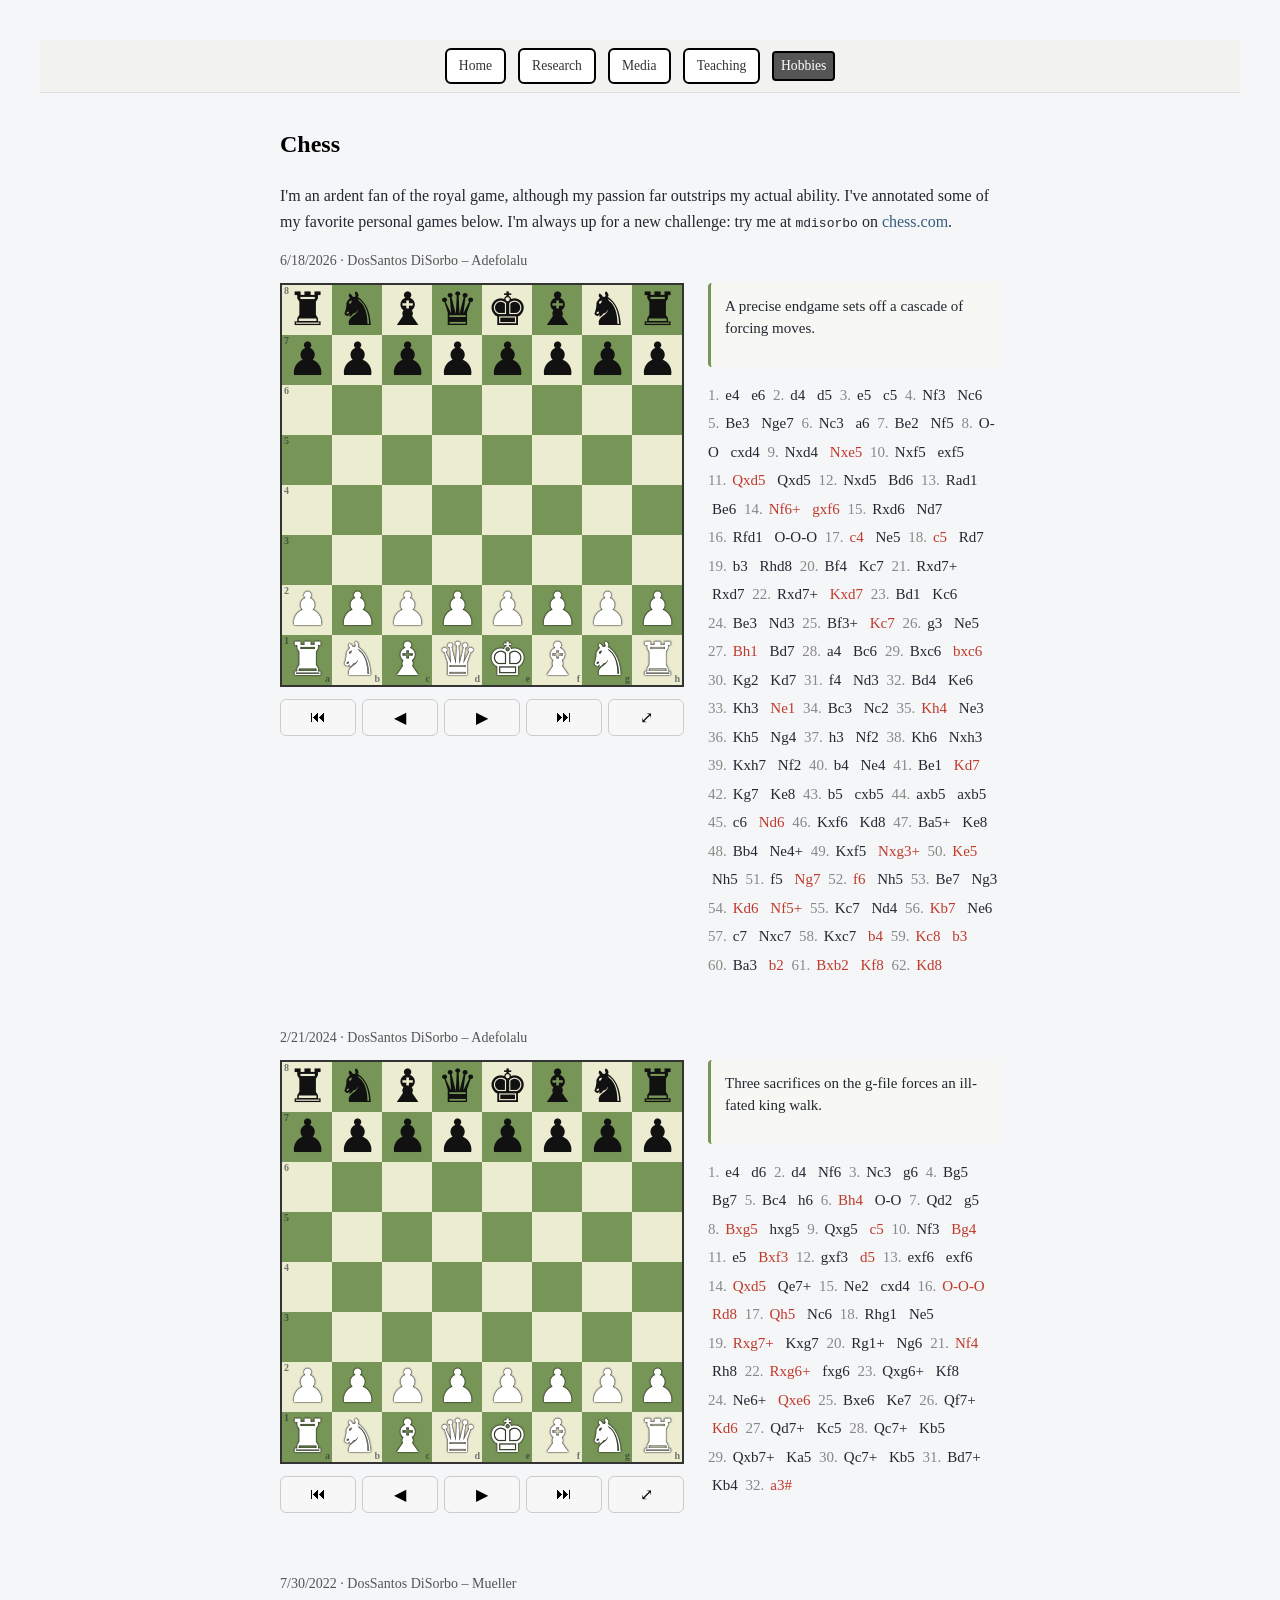
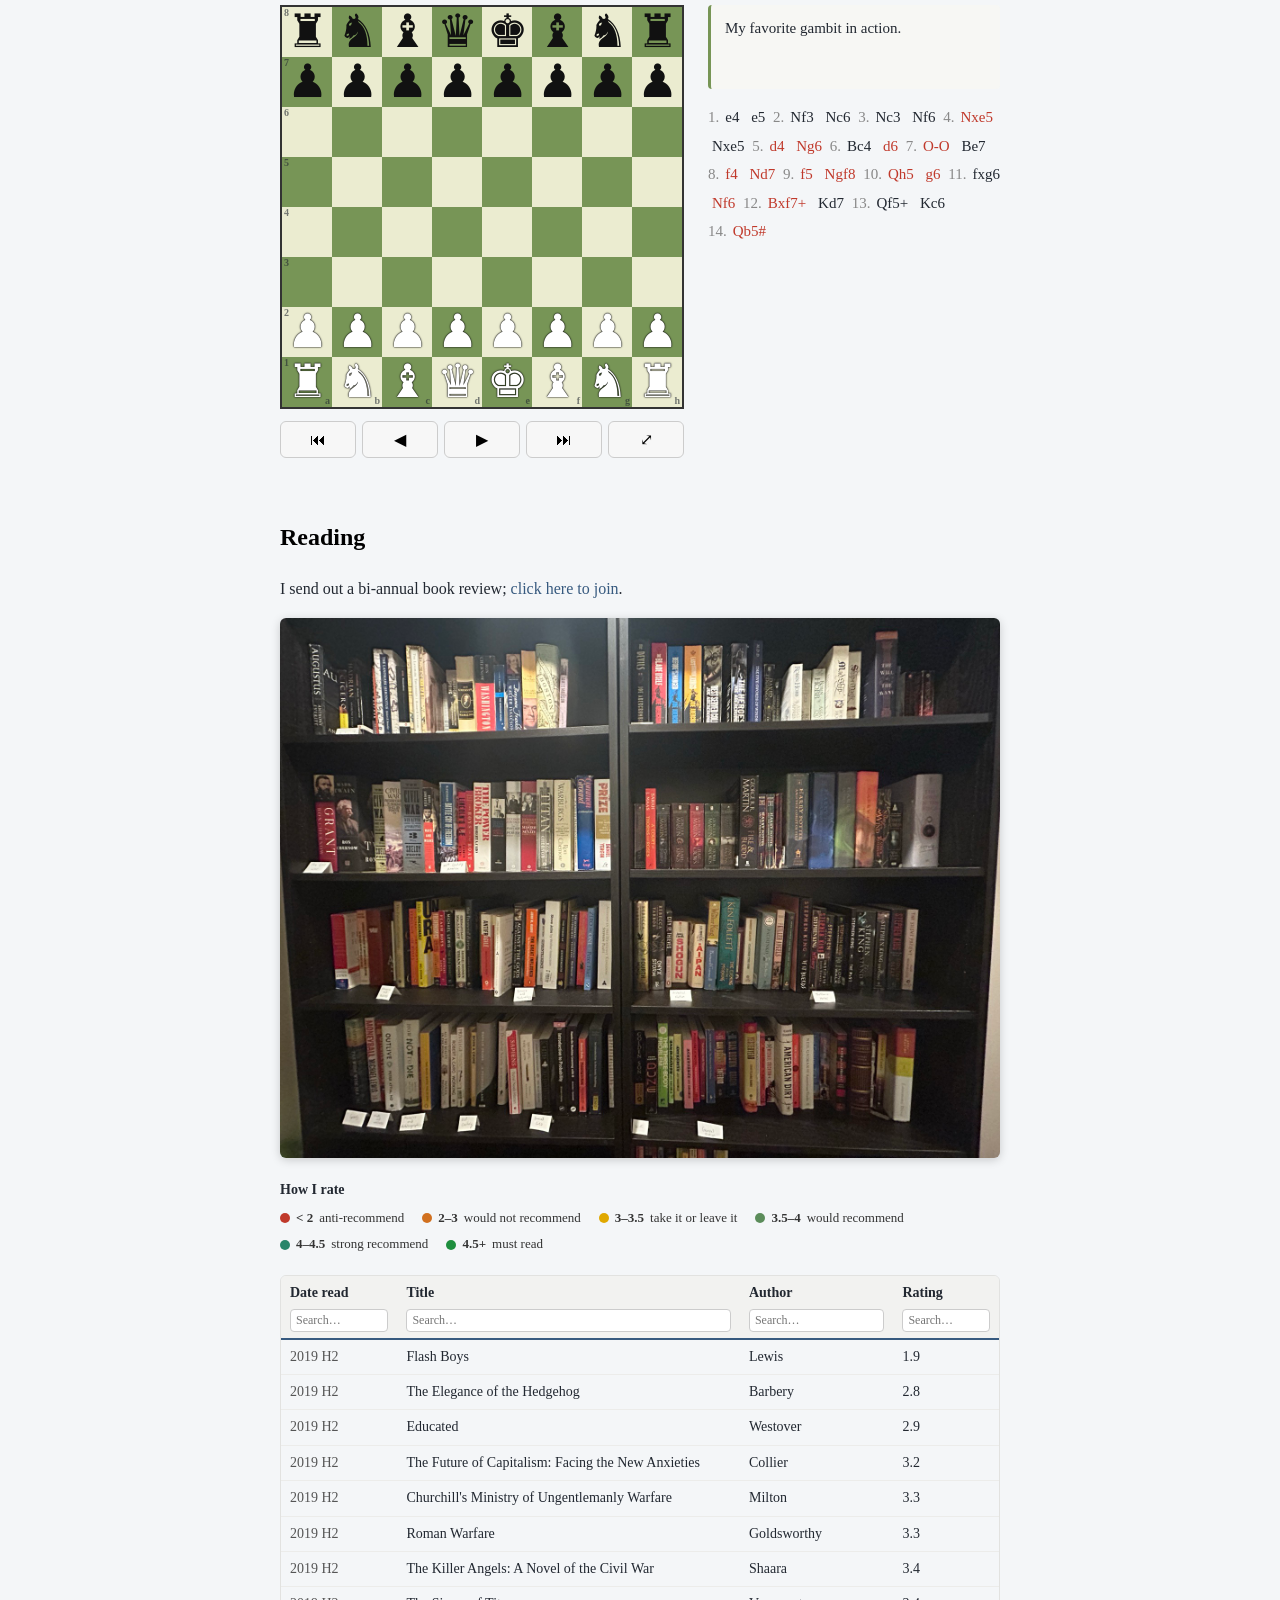
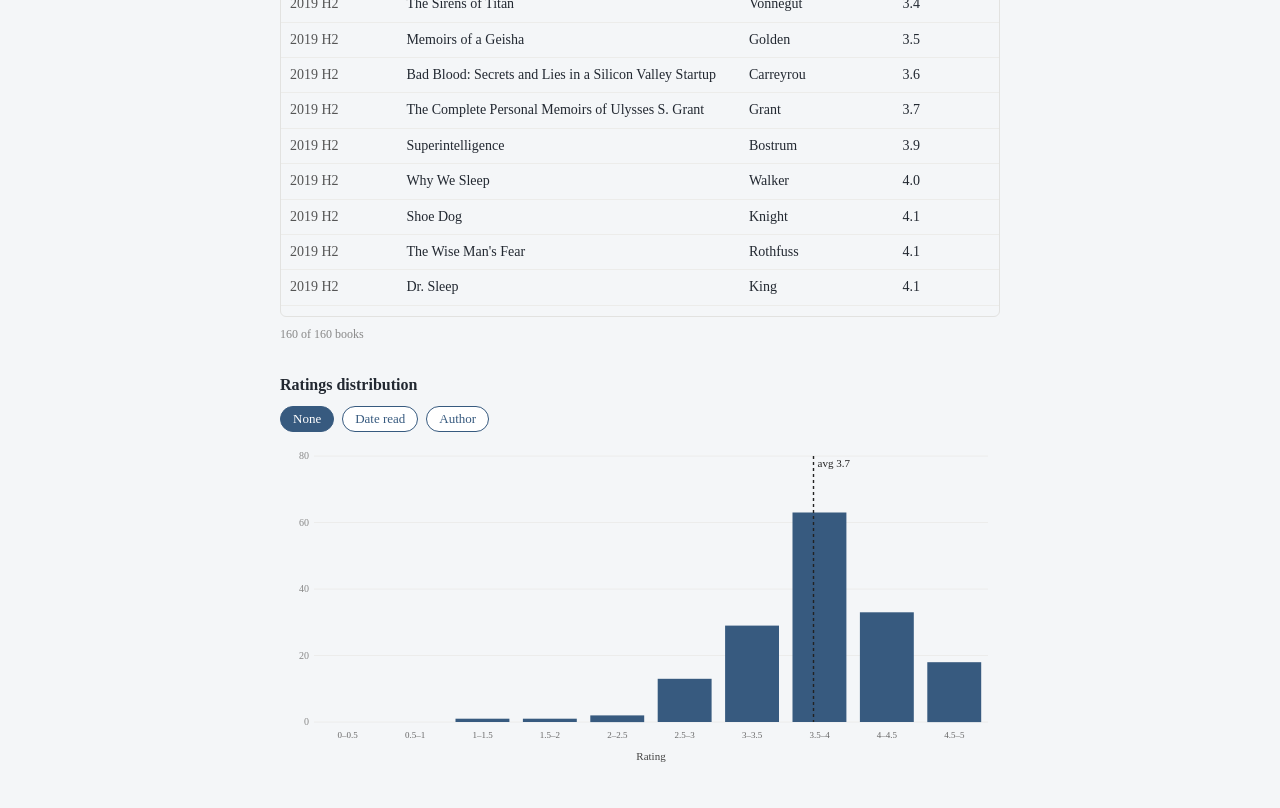
==== commit 38b53737: "Ratings chart: add mean line, switch breakdowns to facets - Dotted vertical average line on the hist" ====
--- a/hobbies.html
+++ b/hobbies.html
@@ -49,7 +49,6 @@
     .game-header { font-size: 14px; color: #555; margin-bottom: 10px; }
   
     /* Reading log: bookshelf photo + rubric + sortable table + chart */
-    .reading-hint { max-width:720px; margin:0 auto 6px; font-size:12px; color:#888; }
     .bookshelf { display:block; width:100%; max-width:720px; height:auto; margin:6px auto 18px;
       border-radius:6px; box-shadow:0 2px 10px rgba(0,0,0,.18); }
     .rating-rubric { max-width:720px; margin:0 auto 20px; }
@@ -61,10 +60,8 @@
     .reading-table-wrap { max-width:720px; margin:0 auto; max-height:640px; overflow:auto;
       border:1px solid #e2e2e0; border-radius:6px; }
     #reading-table { width:100%; border-collapse:collapse; font-size:14px; font-family:Georgia, serif; }
-    #reading-table th, #reading-table td { text-align:left; vertical-align:top; padding:6px 9px;
-      border-bottom:1px solid #ececea; }
-    #reading-table thead th { position:sticky; top:0; z-index:2; background:#f2f2f0;
-      border-bottom:2px solid #375a7f; white-space:nowrap; }
+    #reading-table th, #reading-table td { text-align:left; vertical-align:top; padding:6px 9px; border-bottom:1px solid #ececea; }
+    #reading-table thead th { position:sticky; top:0; z-index:2; background:#f2f2f0; border-bottom:2px solid #375a7f; white-space:nowrap; }
     #reading-table thead .th-label { display:inline-block; cursor:pointer; user-select:none; font-weight:bold; }
     #reading-table thead .arrow { color:#375a7f; font-size:11px; }
     #reading-table thead input { display:block; margin-top:4px; width:100%; box-sizing:border-box;
@@ -76,16 +73,13 @@
     .table-count { max-width:720px; margin:8px auto 0; font-size:12px; color:#888; }
     .chart-title { max-width:720px; margin:28px auto 8px; font-family:Georgia,serif; font-weight:bold; font-size:16px; }
     .ratings-chart { max-width:720px; margin:0 auto; }
-    .chart-controls { display:flex; flex-wrap:wrap; align-items:center; gap:8px; margin-bottom:10px; }
-    .chart-ctrl-label { font-size:13px; color:#555; }
-    .brk { font-family:Georgia,serif; font-size:13px; padding:4px 12px; border:1px solid #375a7f;
-      background:#fff; color:#375a7f; border-radius:999px; cursor:pointer; }
+    .chart-controls { display:flex; flex-wrap:wrap; align-items:center; gap:8px; margin-bottom:12px; }
+    .brk { font-family:Georgia,serif; font-size:13px; padding:4px 12px; border:1px solid #375a7f; background:#fff; color:#375a7f; border-radius:999px; cursor:pointer; }
     .brk.active { background:#375a7f; color:#fff; }
-    #ratings-svg { width:100%; height:auto; display:block; }
-    .chart-legend { display:flex; flex-wrap:wrap; gap:6px 14px; margin-top:12px; }
-    .legchip { display:inline-flex; align-items:center; gap:5px; font-size:12px; color:#333; cursor:pointer; user-select:none; }
-    .legchip .sw { width:11px; height:11px; border-radius:2px; display:inline-block; }
-    .legchip.off { opacity:.4; text-decoration:line-through; }
+    #ratings-area svg { width:100%; height:auto; display:block; }
+    .facet-grid { display:grid; grid-template-columns:repeat(auto-fill, minmax(190px,1fr)); gap:14px 16px; }
+    .facet { margin:0; }
+    .facet figcaption { font-size:12px; color:#333; margin-bottom:2px; font-variant-numeric:tabular-nums; }
   </style>
 </head>
 <body>
@@ -130,7 +124,6 @@
 
     <script>window.READING_DATA = [{"period":"2019 H2","book":"Flash Boys","author":"Lewis","rating":1.9},{"period":"2019 H2","book":"The Elegance of the Hedgehog","author":"Barbery","rating":2.8},{"period":"2019 H2","book":"Educated","author":"Westover","rating":2.9},{"period":"2019 H2","book":"The Future of Capitalism: Facing the New Anxieties","author":"Collier","rating":3.2},{"period":"2019 H2","book":"Churchill's Ministry of Ungentlemanly Warfare","author":"Milton","rating":3.3},{"period":"2019 H2","book":"Roman Warfare","author":"Goldsworthy","rating":3.3},{"period":"2019 H2","book":"The Killer Angels: A Novel of the Civil War","author":"Shaara","rating":3.4},{"period":"2019 H2","book":"The Sirens of Titan","author":"Vonnegut","rating":3.4},{"period":"2019 H2","book":"Memoirs of a Geisha","author":"Golden","rating":3.5},{"period":"2019 H2","book":"Bad Blood: Secrets and Lies in a Silicon Valley Startup","author":"Carreyrou","rating":3.6},{"period":"2019 H2","book":"The Complete Personal Memoirs of Ulysses S. Grant","author":"Grant","rating":3.7},{"period":"2019 H2","book":"Superintelligence","author":"Bostrum","rating":3.9},{"period":"2019 H2","book":"Why We Sleep","author":"Walker","rating":4},{"period":"2019 H2","book":"Shoe Dog","author":"Knight","rating":4.1},{"period":"2019 H2","book":"The Wise Man's Fear","author":"Rothfuss","rating":4.1},{"period":"2019 H2","book":"Dr. Sleep","author":"King","rating":4.1},{"period":"2019 H2","book":"The Black Swan: The Impact of the Highly Improbable","author":"Taleb","rating":4.2},{"period":"2019 H2","book":"Galapagos","author":"Vonnegut","rating":4.2},{"period":"2019 H2","book":"The Name of the Wind","author":"Rothfuss","rating":4.3},{"period":"2019 H2","book":"A People's History of the United States","author":"Zinn","rating":4.6},{"period":"2019 H2","book":"Fooled by Randomness","author":"Taleb","rating":4.6},{"period":"2019 H2","book":"Grant","author":"Chernow","rating":4.65},{"period":"2019 H2","book":"Hamilton","author":"Chernow","rating":4.8},{"period":"2020 H1","book":"Tanking to the Top: The Philadelphia 76ers and the Most Audacious Process in the History of Professional Sports","author":"Weitzman","rating":2.8},{"period":"2020 H1","book":"Thinking In Bets: Making Smarter Decisions When You Don't Have All The Facts","author":"Duke","rating":3},{"period":"2020 H1","book":"Strategy: A History","author":"Freedman","rating":3.2},{"period":"2020 H1","book":"American Lion: Andrew Jackson in the White House","author":"Meacham","rating":3.2},{"period":"2020 H1","book":"Why Stock Markets Crash: Critical Events in Complex Financial Systems","author":"Sornette","rating":3.3},{"period":"2020 H1","book":"The Wild Places","author":"Macfarlane","rating":3.3},{"period":"2020 H1","book":"Thinking Fast and Slow","author":"Kahnemann","rating":3.4},{"period":"2020 H1","book":"Antifragile: Things That Gain From Disorder","author":"Taleb","rating":3.4},{"period":"2020 H1","book":"The Man Who Solved The Market: How Jim Simons Launched the Quant Revolution","author":"Zuckerman","rating":3.4},{"period":"2020 H1","book":"The Guns of August","author":"Tuchman","rating":3.4},{"period":"2020 H1","book":"A Dog's Porpoise","author":"Ross","rating":3.5},{"period":"2020 H1","book":"Just Mercy: A Story of Justice and Redemption","author":"Stevenson","rating":3.5},{"period":"2020 H1","book":"How Not to Die","author":"Greger","rating":3.6},{"period":"2020 H1","book":"Against the Gods: The Remarkable Story of Risk","author":"Bernstein","rating":3.6},{"period":"2020 H1","book":"What Works: Gender Equality by Design","author":"Bohnet","rating":3.6},{"period":"2020 H1","book":"The Ascent of Money: A Financial History of the World","author":"Ferguson","rating":3.7},{"period":"2020 H1","book":"Augustus: The Life of Rome's First Emperor","author":"Everett","rating":3.8},{"period":"2020 H1","book":"Zero to One","author":"Theil","rating":3.8},{"period":"2020 H1","book":"Cicero: The Life and Times of Rome's Greatest Politician","author":"Everett","rating":3.9},{"period":"2020 H1","book":"If This Isn't Nice, What Is? Advice for the Young","author":"Vonnegut","rating":3.9},{"period":"2020 H1","book":"Epistulae Morales","author":"Seneca","rating":3.9},{"period":"2020 H1","book":"Finding Ultra: Rejecting Middle Age, Becoming One of the World's Fittest Men, and Discovering Myself","author":"Roll","rating":4},{"period":"2020 H1","book":"Player Piano","author":"Vonnegut","rating":4},{"period":"2020 H1","book":"Barbarians at the Gate: The Fall of RJR Nabisco","author":"Burrough and Helyar","rating":4.1},{"period":"2020 H1","book":"Stormlight Archives: The Way of Kings","author":"Sanderson","rating":4.2},{"period":"2020 H1","book":"The Years of Lyndon Johnson Volume II: Means of Ascent","author":"Caro","rating":4.4},{"period":"2020 H1","book":"The Stand","author":"King","rating":4.6},{"period":"2020 H1","book":"The Years of Lyndon Johnson Volume I: The Path to Power","author":"Caro","rating":4.7},{"period":"2020 H1","book":"Washington: A Life","author":"Chernow","rating":4.7},{"period":"2020 H1","book":"The Years of Lyndon Johnson Volume III: Master of the Senate","author":"Caro","rating":4.8},{"period":"2020 H2","book":"The Great Influenza: The Story of the Deadliest Pandemic in History","author":"Barry","rating":2.3},{"period":"2020 H2","book":"The Biggest Bluff","author":"Konnikova","rating":3.3},{"period":"2020 H2","book":"Thomas Jefferson: The Art of Power","author":"Meacham","rating":3.4},{"period":"2020 H2","book":"Dear Girls","author":"Wong","rating":3.5},{"period":"2020 H2","book":"The Victory Machine: The Making and Unmaking of the Warriors Dynasty","author":"Strauss","rating":3.5},{"period":"2020 H2","book":"Born a Crime","author":"Noah","rating":3.6},{"period":"2020 H2","book":"Hadrian and the Triumph of Rome","author":"Everitt","rating":3.6},{"period":"2020 H2","book":"The Stormlight Archives: Words of Radiance","author":"Sanderson","rating":3.7},{"period":"2020 H2","book":"While Mortals Sleep","author":"Vonnegut","rating":3.7},{"period":"2020 H2","book":"The Lord of the Rings: The Two Towers","author":"Tolkein","rating":3.7},{"period":"2020 H2","book":"The Accidental Billionaires: The Founding of Facebook","author":"Mezrich","rating":3.75},{"period":"2020 H2","book":"More Money Than God","author":"Mallaby","rating":3.8},{"period":"2020 H2","book":"Animal Farm","author":"Orwell","rating":3.8},{"period":"2020 H2","book":"The Importance of Being Earnest","author":"Wilde","rating":3.9},{"period":"2020 H2","book":"The Lord of the Rings: The Fellowship of the Ring","author":"Tolkein","rating":3.95},{"period":"2020 H2","book":"The Stormlight Archives: Oathbringer","author":"Sanderson","rating":4},{"period":"2020 H2","book":"Bossypants","author":"Fey","rating":4},{"period":"2020 H2","book":"The Lord of the Rings: The Return of the King","author":"Tolkein","rating":4.2},{"period":"2020 H2","book":"The Years of Lyndon B. Johnson Volume IV: The Passage of Power","author":"Caro","rating":4.6},{"period":"2020 H2","book":"The Power Broker: Robert Moses and the Fall of New York","author":"Caro","rating":4.75},{"period":"2021 H1","book":"Waiting on a Cowboy","author":"Ryan","rating":1.3},{"period":"2021 H1","book":"The Eye of the World","author":"Jordan","rating":2.5},{"period":"2021 H1","book":"The Warburgs: The Twentieth-Century Odyssey of a Remarkable Jewish Family","author":"Chernow","rating":2.8},{"period":"2021 H1","book":"How to Avoid a Climate Disaster: The Solutions we Have and the Breakthroughs we Need","author":"Gates","rating":2.9},{"period":"2021 H1","book":"Think and Grow Rich","author":"Hill","rating":3.2},{"period":"2021 H1","book":"Kissinger's Shadow: The Long Reach of America's Most Controversial Statesman","author":"Grandin","rating":3.3},{"period":"2021 H1","book":"It","author":"King","rating":3.4},{"period":"2021 H1","book":"American Dirt","author":"Cummings","rating":3.45},{"period":"2021 H1","book":"The Handmaid's Tale","author":"Atwood","rating":3.5},{"period":"2021 H1","book":"A Short History of Financial Euphoria","author":"Galbraith","rating":3.6},{"period":"2021 H1","book":"Working","author":"Caro","rating":3.7},{"period":"2021 H1","book":"Boys in the Boat: Nine Americans and Their Epic Quest for Gold at the 1936 Berlin Olympics","author":"Brown","rating":4.1},{"period":"2021 H1","book":"The Decadent Society: How We Became the Victims of Our Own Success","author":"Douthat","rating":4.2},{"period":"2021 H1","book":"Caste: The Origins of our Discontents","author":"Wilkerson","rating":4.4},{"period":"2021 H1","book":"Battle Cry of Freedom: The Civil War Era","author":"McPherson","rating":4.6},{"period":"2021 H2","book":"Boomerang: Travels in the New Third World","author":"Lewis","rating":2.5},{"period":"2021 H2","book":"The Financial Diaries: How American Families Cope in a World of Uncertainty","author":"Murdoch, Schneider","rating":3.2},{"period":"2021 H2","book":"The Immortal Life of Henrietta Lacks","author":"Skloot","rating":3.3},{"period":"2021 H2","book":"Greenlights","author":"McConaughey","rating":3.6},{"period":"2021 H2","book":"The Institute","author":"King","rating":3.7},{"period":"2021 H2","book":"Titan: The Life of John D. Rockefeller, Sr.","author":"Chernow","rating":3.7},{"period":"2021 H2","book":"Dune","author":"Herbert","rating":3.9},{"period":"2021 H2","book":"The Assassin's Apprentice","author":"Hobb","rating":4.2},{"period":"2022 H1","book":"The Alchemist","author":"Coehlo","rating":2.9},{"period":"2022 H1","book":"A Court of Thorns and Roses","author":"Maas","rating":3},{"period":"2022 H1","book":"Portfolios of the Poor: How the World's Poor Live on $2 a Day","author":"Rutherford et al","rating":3.5},{"period":"2022 H1","book":"The Silent Patient","author":"Michaelides","rating":3.6},{"period":"2022 H1","book":"The Royal Assassin","author":"Hobb","rating":3.7},{"period":"2022 H1","book":"Jurassic Park","author":"Crichton","rating":3.8},{"period":"2022 H1","book":"The City-State of Boston: The Rise and Fall of an Atlantic Power, 1630-1865","author":"Peterson","rating":3.9},{"period":"2022 H1","book":"Steve Jobs","author":"Isaacson","rating":3.95},{"period":"2022 H1","book":"The Long Walk","author":"King as Bachman","rating":4},{"period":"2022 H1","book":"Privilege: Harvard and the Education of the Ruling Class","author":"Douthat","rating":4},{"period":"2022 H1","book":"The Winter King: A Novel of Arthur","author":"Cornwall","rating":4.1},{"period":"2022 H1","book":"The Civil War, Vol. 1: Fort Sumter to Perryville","author":"Foote","rating":4.3},{"period":"2022 H2","book":"Pawn of Prophecy","author":"Eddings","rating":3.6},{"period":"2022 H2","book":"Annihilation","author":"VanderMeer","rating":3.7},{"period":"2022 H2","book":"Enemy of God: A Novel of Arthur","author":"Cornwall","rating":4},{"period":"2022 H2","book":"The Civil War, Vol. II: Fredericksburg to Meridian","author":"Foote","rating":4.1},{"period":"2023 H1","book":"Acceptance (The Southern Reach Trilogy: Book III)","author":"VanderMeer","rating":2.9},{"period":"2023 H1","book":"Authority (The Southern Reach Trilogy: Book II)","author":"VanderMeer","rating":3.3},{"period":"2023 H1","book":"Angels and Demons","author":"Brown","rating":3.7},{"period":"2023 H1","book":"Assassin's Quest (The Farseer Trilogy: Book III)","author":"Hobb","rating":3.75},{"period":"2023 H1","book":"American Spring: Lexington, Concord and the Road to Revolution","author":"Borneman","rating":3.85},{"period":"2023 H1","book":"Ways and Means: Lincoln and his Cabinet and the Financing of the Civil War","author":"Lowenstein","rating":3.9},{"period":"2023 H1","book":"The Blade Itself (The First Law Trilogy: Book I)","author":"Abercrombie","rating":4},{"period":"2023 H1","book":"The Devil in the White City: Murder, Magic and Madness at the Fair That Changed America","author":"Larson","rating":4.1},{"period":"2023 H1","book":"Barbarians at the Gate: The Fall of RJR Nabisco","author":"Burrough and Helyar","rating":4.1},{"period":"2023 H2","book":"It's All About Clout","author":"Foster","rating":2.1},{"period":"2023 H2","book":"The Dark Tower: The Gunslinger","author":"King","rating":2.9},{"period":"2023 H2","book":"Unreasonable Hospitality","author":"Guidara","rating":3.5},{"period":"2023 H2","book":"Before They Are Hanged (The First Law Trilogy: Book II)","author":"Abercrombie","rating":3.6},{"period":"2023 H2","book":"Nugly","author":"Ross","rating":3.7},{"period":"2023 H2","book":"Tomorrow, and Tomorrow, and Tomorrow","author":"Zevin","rating":3.7},{"period":"2023 H2","book":"Excalibur: A Novel of Arthur (Book III in the Warlord Chronicles)","author":"Cornwell","rating":3.85},{"period":"2023 H2","book":"Benjamin Franklin: An American Life","author":"Isaacson","rating":3.9},{"period":"2023 H2","book":"The Decadent Society: How We Became Victims of Our Own Successes","author":"Douthat","rating":4},{"period":"2023 H2","book":"Last Argument of Kings (The First Law Trilogy: Book III)","author":"Abercrombie","rating":4.4},{"period":"2023 H2","book":"Common Ground: A Turbulent Decade in the Lives of Three American Families","author":"Lukas","rating":4.6},{"period":"2024 H1","book":"Gardens of the Moon: A Tale of the Malazan Book of the Fallen","author":"Ericson","rating":3.2},{"period":"2024 H1","book":"Fire and Blood","author":"R. R. Martin","rating":3.4},{"period":"2024 H1","book":"The Federalist Papers","author":"Hamilton, Madison, Jay","rating":3.5},{"period":"2024 H1","book":"All The Beauty In The World","author":"Bringley","rating":3.6},{"period":"2024 H1","book":"Blood Meridian; or, The Evening Redness in the West","author":"McCarthy","rating":3.7},{"period":"2024 H1","book":"Autumn in the Heavenly Kingdom: China, the West, and the Epic Story of the Taiping Civil War","author":"Platt","rating":3.8},{"period":"2024 H1","book":"Stoner","author":"Williams","rating":4.5},{"period":"2024 H1","book":"The Lies of Locke Lamora","author":"Lynch","rating":4.6},{"period":"2025 H1","book":"Dead Poets Society","author":"Kleinbaum","rating":2.9},{"period":"2025 H1","book":"The Exchange","author":"Grisham","rating":3.2},{"period":"2025 H1","book":"The Road","author":"McCarthy","rating":3.4},{"period":"2025 H1","book":"Death of a Salesman","author":"Miller","rating":3.6},{"period":"2025 H1","book":"Queen of Sorcery: The Belgariad Book 2","author":"Eddings","rating":3.6},{"period":"2025 H1","book":"The Heroes: Book Two in the Great Leveler Trilogy","author":"Abercrombie","rating":3.7},{"period":"2025 H1","book":"American Gods","author":"Gaiman","rating":3.8},{"period":"2025 H1","book":"Red Rising","author":"Brown","rating":4.1},{"period":"2025 H1","book":"The Civil War: Red River to Appomattox","author":"Foote","rating":4.6},{"period":"2025 H2","book":"Mark Twain","author":"Chernow","rating":2.5},{"period":"2025 H2","book":"Golden Son","author":"Brown","rating":3.2},{"period":"2025 H2","book":"Republic of Thieves: The Gentlemen Bastards Sequence Book Three","author":"Lynch","rating":3.9},{"period":"2025 H2","book":"Lonesome Dove","author":"McMurtry","rating":4.5},{"period":"2025 H2","book":"Shogun","author":"Clavell","rating":4.6},{"period":"2026 H1","book":"The Will of the Many: Hierarchy, Book I","author":"Islington","rating":2.9},{"period":"2026 H1","book":"Ship of Magic: Book One of the Liveship Traders","author":"Hobb","rating":3.9},{"period":"2026 H1","book":"The Devils","author":"Abercrombie","rating":3.9},{"period":"2026 H1","book":"City of Thieves","author":"Benioff","rating":4},{"period":"2026 H1","book":"Misery","author":"King","rating":4.45},{"period":"2026 H1","book":"The Prize: The Epic Quest for Oil, Money, and Power","author":"Yergin","rating":4.5}];</script>
 
-    <p class="reading-hint">Click a column heading to sort; type in any box to search.</p>
     <div class="reading-table-wrap">
       <table id="reading-table">
         <thead>
@@ -155,41 +148,32 @@
       const countEl = document.getElementById("reading-count");
       const filters = { period:"", book:"", author:"", rating:"" };
       let sortKey = null, sortDir = 1;
-      const pass = row => COLS.every(k => {
-        const f = filters[k].trim().toLowerCase();
-        return !f || String(row[k]).toLowerCase().includes(f);
-      });
+      const pass = row => COLS.every(k => { const f=filters[k].trim().toLowerCase(); return !f || String(row[k]).toLowerCase().includes(f); });
       function render() {
         let rows = BOOKS.filter(pass);
         if (sortKey) rows = rows.slice().sort((a, b) => {
-          let x = a[sortKey], y = b[sortKey];
-          if (sortKey === "rating") { x = (x===""?-Infinity:+x); y = (y===""?-Infinity:+y); return (x-y)*sortDir; }
-          return String(x).localeCompare(String(y), undefined, {numeric:true}) * sortDir;
+          let x=a[sortKey], y=b[sortKey];
+          if (sortKey==="rating"){ x=(x===""?-Infinity:+x); y=(y===""?-Infinity:+y); return (x-y)*sortDir; }
+          return String(x).localeCompare(String(y), undefined, {numeric:true})*sortDir;
         });
-        tbody.innerHTML = "";
-        const frag = document.createDocumentFragment();
-        for (const r of rows) {
-          const tr = document.createElement("tr");
-          for (const k of COLS) {
-            const td = document.createElement("td");
-            td.className = k;
-            td.textContent = (k === "rating" && r[k] !== "") ? Number(r[k]).toFixed(1) : r[k];
-            tr.appendChild(td);
-          }
-          frag.appendChild(tr);
-        }
+        tbody.innerHTML="";
+        const frag=document.createDocumentFragment();
+        for (const r of rows){ const tr=document.createElement("tr");
+          for (const k of COLS){ const td=document.createElement("td"); td.className=k;
+            td.textContent=(k==="rating"&&r[k]!=="")?Number(r[k]).toFixed(1):r[k]; tr.appendChild(td); }
+          frag.appendChild(tr); }
         tbody.appendChild(frag);
-        countEl.textContent = rows.length + " of " + BOOKS.length + " books";
+        countEl.textContent=rows.length+" of "+BOOKS.length+" books";
       }
       table.querySelectorAll(".th-label").forEach(lbl => lbl.addEventListener("click", () => {
-        const key = lbl.closest("th").dataset.key;
-        if (sortKey === key) sortDir *= -1; else { sortKey = key; sortDir = 1; }
-        table.querySelectorAll(".arrow").forEach(a => a.textContent = "");
-        lbl.querySelector(".arrow").textContent = sortDir === 1 ? " ▲" : " ▼";
+        const key=lbl.closest("th").dataset.key;
+        if (sortKey===key) sortDir*=-1; else { sortKey=key; sortDir=1; }
+        table.querySelectorAll(".arrow").forEach(a=>a.textContent="");
+        lbl.querySelector(".arrow").textContent = sortDir===1?" ▲":" ▼";
         render();
       }));
       table.querySelectorAll("thead input").forEach(inp => {
-        inp.addEventListener("input", () => { filters[inp.dataset.key] = inp.value; render(); });
+        inp.addEventListener("input", () => { filters[inp.dataset.key]=inp.value; render(); });
         inp.addEventListener("click", e => e.stopPropagation());
       });
       render();
@@ -199,81 +183,74 @@
     <div class="chart-title">Ratings distribution</div>
     <div class="ratings-chart">
       <div class="chart-controls">
-        <span class="chart-ctrl-label">Break down by:</span>
         <button class="brk active" data-dim="none">None</button>
         <button class="brk" data-dim="period">Date read</button>
         <button class="brk" data-dim="author">Author</button>
       </div>
-      <svg id="ratings-svg" viewBox="0 0 720 320" preserveAspectRatio="xMidYMid meet" role="img" aria-label="Histogram of book ratings"></svg>
-      <div class="chart-legend" id="chart-legend" style="display:none"></div>
+      <div id="ratings-area"></div>
     </div>
 
     <script>
     (function () {
-      const DATA = window.READING_DATA.filter(b => b.rating !== "" && !isNaN(+b.rating));
-      const svg = document.getElementById("ratings-svg");
-      const legendEl = document.getElementById("chart-legend");
+      const ALL = window.READING_DATA.filter(b => b.rating !== "" && !isNaN(+b.rating));
+      const area = document.getElementById("ratings-area");
       const btns = document.querySelectorAll(".brk");
       const PALETTE = ["#375a7f","#c0392b","#e0a800","#27856a","#7d5ba6","#d1701f","#4b8bbe","#a0483d","#5b8c5a","#b5651d","#8e44ad","#16a085","#c94f7c"];
-      const OTHER = "#9aa0a6";
       const NBINS = 10, BINW = 0.5;
-      let dim = "none", hidden = new Set();
-      function cats() {
-        if (dim === "none") return { list:["All"], color:{All:"#375a7f"}, of:()=>"All" };
-        if (dim === "period") {
-          const list = [...new Set(DATA.map(b=>b.period))].sort();
-          const color = {}; list.forEach((c,i)=> color[c]=PALETTE[i%PALETTE.length]);
-          return { list, color, of:b=>b.period };
+      const bin = r => Math.max(0, Math.min(NBINS-1, Math.floor(r/BINW)));
+      const mean = arr => arr.reduce((s,b)=>s+ +b.rating,0)/arr.length;
+      const binsOf = arr => { const a=Array(NBINS).fill(0); arr.forEach(b=>a[bin(+b.rating)]++); return a; };
+
+      function svgHist(arr, W, H, color, yMax, big){
+        const bins=binsOf(arr);
+        const mL=big?34:22, mR=big?12:8, mT=big?12:8, mB=big?42:18;
+        const plotW=W-mL-mR, plotH=H-mT-mB, slot=plotW/NBINS, bw=slot*0.8;
+        const sy=v=>mT+plotH-(v/yMax)*plotH;
+        const xOf=r=>mL+(r/5)*plotW;
+        let s="";
+        if (big){
+          const step=yMax<=10?2:yMax<=20?5:yMax<=50?10:20;
+          for(let t=0;t<=yMax;t+=step){const y=sy(t);
+            s+='<line x1="'+mL+'" y1="'+y+'" x2="'+(W-mR)+'" y2="'+y+'" stroke="#ececeb"/>';
+            s+='<text x="'+(mL-5)+'" y="'+(y+3)+'" text-anchor="end" font-size="10" fill="#888">'+t+'</text>';}
+        } else {
+          s+='<line x1="'+mL+'" y1="'+(mT+plotH)+'" x2="'+(W-mR)+'" y2="'+(mT+plotH)+'" stroke="#ddd"/>';
         }
-        const counts = {};
-        DATA.forEach(b => counts[b.author]=(counts[b.author]||0)+1);
-        const top = Object.entries(counts).sort((a,b)=>b[1]-a[1]).slice(0,10).map(e=>e[0]);
-        const topSet = new Set(top);
-        const list = [...top];
-        if (DATA.some(b=>!topSet.has(b.author))) list.push("Other");
-        const color = {}; list.forEach((c,i)=> color[c] = c==="Other"?OTHER:PALETTE[i%PALETTE.length]);
-        return { list, color, of:b=> topSet.has(b.author)?b.author:"Other" };
+        for(let i=0;i<NBINS;i++){ const v=bins[i]; if(!v)continue;
+          const h=(v/yMax)*plotH, x=mL+i*slot+(slot-bw)/2, y=mT+plotH-h;
+          s+='<rect x="'+x.toFixed(1)+'" y="'+y.toFixed(1)+'" width="'+bw.toFixed(1)+'" height="'+h.toFixed(1)+'" fill="'+color+'"/>'; }
+        const m=mean(arr), mx=xOf(m);
+        s+='<line x1="'+mx.toFixed(1)+'" y1="'+mT+'" x2="'+mx.toFixed(1)+'" y2="'+(mT+plotH)+'" stroke="#222" stroke-width="1.4" stroke-dasharray="3,3"/>';
+        if (big){
+          s+='<text x="'+(mx+4).toFixed(1)+'" y="'+(mT+11)+'" font-size="11" fill="#222">avg '+m.toFixed(1)+'</text>';
+          for(let i=0;i<NBINS;i++){ const lo=(i*BINW).toFixed(1).replace(/\.0$/,""),hi=((i+1)*BINW).toFixed(1).replace(/\.0$/,"");
+            s+='<text x="'+(mL+i*slot+slot/2).toFixed(1)+'" y="'+(H-mB+16)+'" text-anchor="middle" font-size="9" fill="#666">'+lo+'–'+hi+'</text>'; }
+          s+='<text x="'+(mL+plotW/2)+'" y="'+(H-4)+'" text-anchor="middle" font-size="11" fill="#444">Rating</text>';
+        } else {
+          s+='<text x="'+mL+'" y="'+(H-5)+'" text-anchor="start" font-size="8" fill="#999">0</text>';
+          s+='<text x="'+(W-mR)+'" y="'+(H-5)+'" text-anchor="end" font-size="8" fill="#999">5</text>';
+        }
+        return '<svg viewBox="0 0 '+W+' '+H+'" preserveAspectRatio="xMidYMid meet">'+s+'</svg>';
       }
-      const bin = r => Math.max(0, Math.min(NBINS-1, Math.floor(r/BINW)));
-      function render() {
-        const C = cats();
-        const visible = C.list.filter(c=>!hidden.has(c));
-        const bins = Array.from({length:NBINS}, ()=>({}));
-        DATA.forEach(b => { const c=C.of(b); if(hidden.has(c))return; const i=bin(+b.rating); bins[i][c]=(bins[i][c]||0)+1; });
-        const totals = bins.map(o=>Object.values(o).reduce((a,c)=>a+c,0));
-        let yMax = Math.max(1, ...totals);
-        const step = yMax<=10?2:yMax<=20?5:yMax<=50?10:20;
-        yMax = Math.ceil(yMax/step)*step;
-        const W=720,H=320,mL=34,mR=12,mT=12,mB=42, plotW=W-mL-mR, plotH=H-mT-mB, slot=plotW/NBINS, bw=slot*0.78;
-        const sy = v => mT+plotH-(v/yMax)*plotH;
-        let s="";
-        for (let t=0;t<=yMax;t+=step){ const y=sy(t);
-          s+='<line x1="'+mL+'" y1="'+y+'" x2="'+(W-mR)+'" y2="'+y+'" stroke="#ececeb"/>';
-          s+='<text x="'+(mL-5)+'" y="'+(y+3)+'" text-anchor="end" font-size="10" fill="#888">'+t+'</text>'; }
-        for (let i=0;i<NBINS;i++){
-          const x=mL+i*slot+(slot-bw)/2; let acc=0;
-          for (const c of visible){ const v=bins[i][c]||0; if(!v)continue;
-            const h=(v/yMax)*plotH, y=mT+plotH-acc-h;
-            s+='<rect x="'+x.toFixed(1)+'" y="'+y.toFixed(1)+'" width="'+bw.toFixed(1)+'" height="'+h.toFixed(1)+'" fill="'+C.color[c]+'"/>';
-            acc+=h; }
-          const lo=(i*BINW).toFixed(1).replace(/\.0$/,""), hi=((i+1)*BINW).toFixed(1).replace(/\.0$/,"");
-          s+='<text x="'+(mL+i*slot+slot/2).toFixed(1)+'" y="'+(H-mB+16)+'" text-anchor="middle" font-size="9" fill="#666">'+lo+'–'+hi+'</text>';
-        }
-        s+='<text x="'+(mL+plotW/2)+'" y="'+(H-4)+'" text-anchor="middle" font-size="11" fill="#444">Rating</text>';
-        svg.innerHTML=s;
-        if (dim==="none"){ legendEl.style.display="none"; legendEl.innerHTML=""; return; }
-        legendEl.style.display="flex"; legendEl.innerHTML="";
-        C.list.forEach(c=>{
-          const chip=document.createElement("span");
-          chip.className="legchip"+(hidden.has(c)?" off":"");
-          const sw=document.createElement("span"); sw.className="sw"; sw.style.background=C.color[c];
-          chip.appendChild(sw); chip.appendChild(document.createTextNode(c));
-          chip.onclick=()=>{ hidden.has(c)?hidden.delete(c):hidden.add(c); render(); };
-          legendEl.appendChild(chip);
-        });
+      function renderSingle(){
+        let yMax=Math.max(1,...binsOf(ALL));
+        const step=yMax<=10?2:yMax<=20?5:yMax<=50?10:20; yMax=Math.ceil(yMax/step)*step;
+        area.className=""; area.innerHTML=svgHist(ALL,720,320,"#375a7f",yMax,true);
       }
-      btns.forEach(b=> b.onclick=()=>{ btns.forEach(x=>x.classList.remove("active")); b.classList.add("active"); dim=b.dataset.dim; hidden=new Set(); render(); });
-      render();
+      function renderFacets(cats){
+        let maxBin=1; cats.forEach(c=>{ const bs=binsOf(c.arr); maxBin=Math.max(maxBin, Math.max.apply(null,bs)); });
+        const step=maxBin<=10?2:maxBin<=20?5:10; const yMax=Math.ceil(maxBin/step)*step;
+        area.className="facet-grid";
+        area.innerHTML=cats.map(c=>'<figure class="facet"><figcaption><b>'+c.name+'</b> · '+c.arr.length+' · avg '+mean(c.arr).toFixed(1)+'</figcaption>'+svgHist(c.arr,240,150,c.color,yMax,false)+'</figure>').join("");
+      }
+      function periodCats(){ const names=[...new Set(ALL.map(b=>b.period))].sort();
+        return names.map((n,i)=>({name:n, arr:ALL.filter(b=>b.period===n), color:PALETTE[i%PALETTE.length]})); }
+      function authorCats(){ const c={}; ALL.forEach(b=>c[b.author]=(c[b.author]||0)+1);
+        const names=Object.entries(c).filter(e=>e[1]>=3).sort((a,b)=>b[1]-a[1]).map(e=>e[0]);
+        return names.map((n,i)=>({name:n, arr:ALL.filter(b=>b.author===n), color:PALETTE[i%PALETTE.length]})); }
+      function render(dim){ if(dim==="period")renderFacets(periodCats()); else if(dim==="author")renderFacets(authorCats()); else renderSingle(); }
+      btns.forEach(b=> b.onclick=()=>{ btns.forEach(x=>x.classList.remove("active")); b.classList.add("active"); render(b.dataset.dim); });
+      render("none");
     })();
     </script>
   </section>
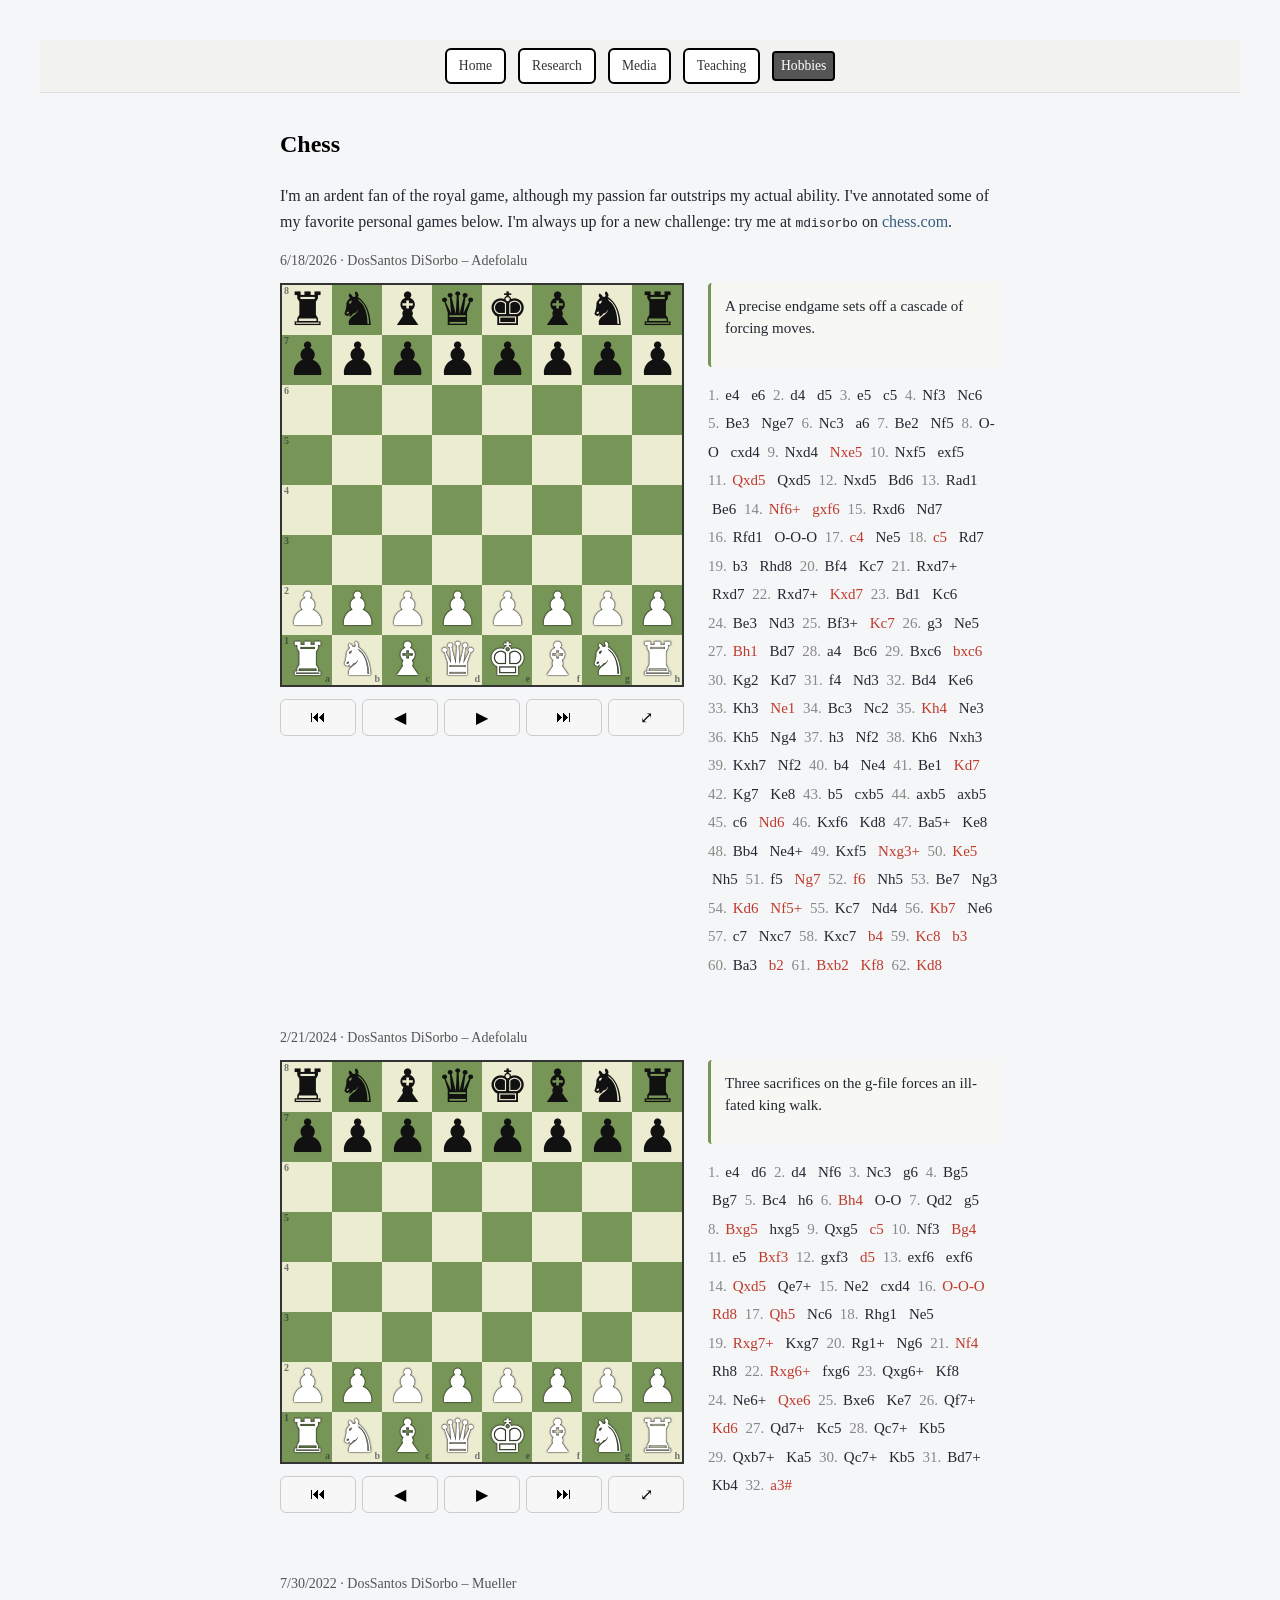
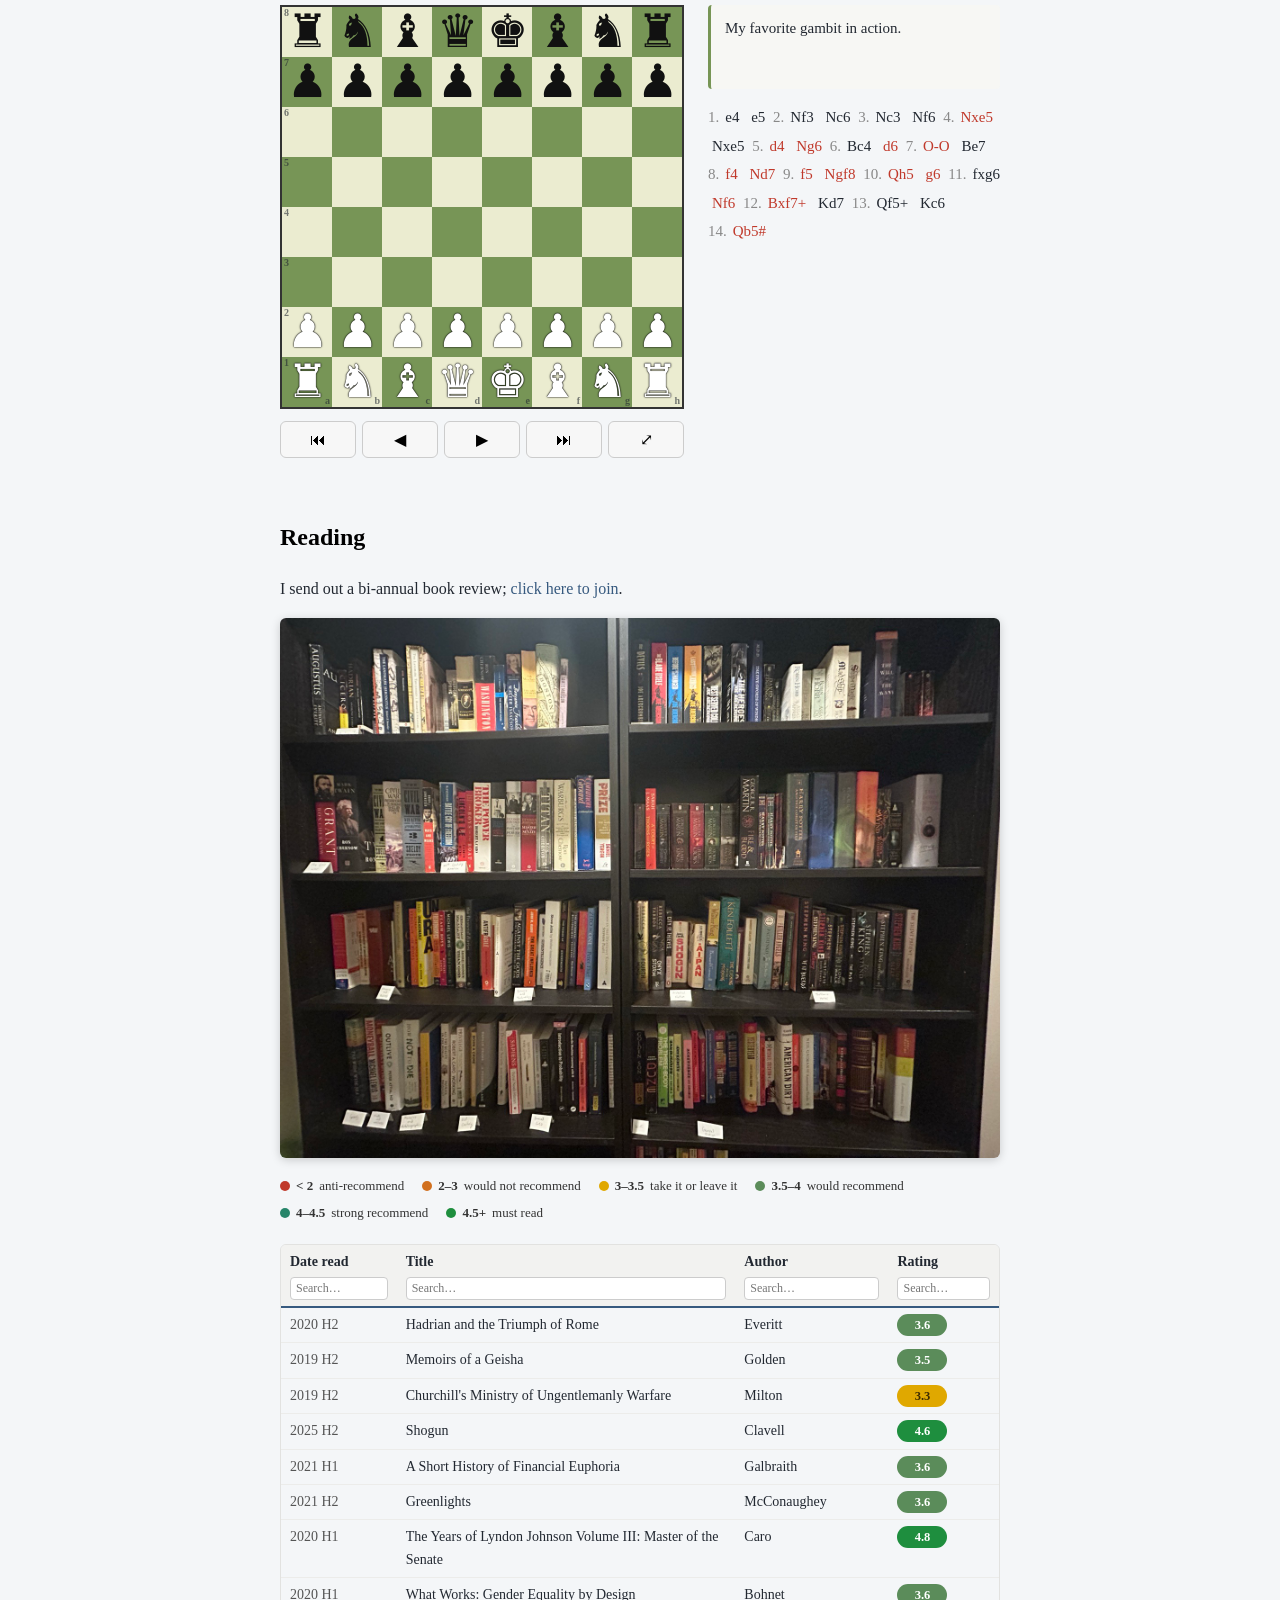
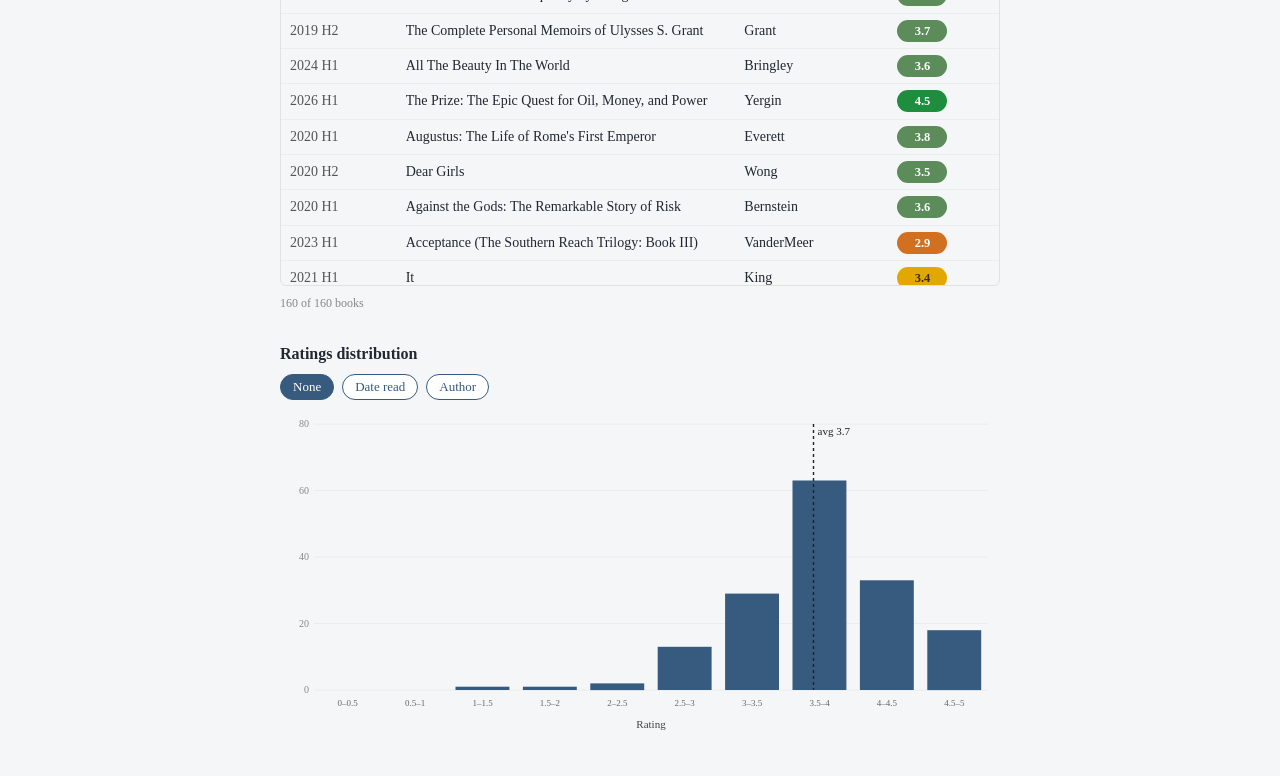
==== commit 7e644771: "Reading: randomize row order per load; color-code rating pills - Shuffle table order on each page lo" ====
--- a/hobbies.html
+++ b/hobbies.html
@@ -70,6 +70,7 @@
     #reading-table td.book, #reading-table td.author { min-width:120px; }
     #reading-table td.period { white-space:nowrap; color:#555; }
     #reading-table tbody tr:hover { background:#f7f7f4; }
+    .rating-pill { display:inline-block; min-width:34px; text-align:center; padding:1px 8px; border-radius:999px; font-size:12.5px; font-weight:bold; font-variant-numeric:tabular-nums; }
     .table-count { max-width:720px; margin:8px auto 0; font-size:12px; color:#888; }
     .chart-title { max-width:720px; margin:28px auto 8px; font-family:Georgia,serif; font-weight:bold; font-size:16px; }
     .ratings-chart { max-width:720px; margin:0 auto; }
@@ -111,7 +112,6 @@
     <img class="bookshelf" src="bookshelf.jpg" alt="My bookshelf" />
 
     <div class="rating-rubric">
-      <span class="rubric-title">How I rate</span>
       <ul>
         <li><span class="dot" style="background:#c0392b"></span><b>&lt; 2</b> anti-recommend</li>
         <li><span class="dot" style="background:#d1701f"></span><b>2–3</b> would not recommend</li>
@@ -141,13 +141,14 @@
 
     <script>
     (function () {
-      const BOOKS = window.READING_DATA;
+      const BOOKS = (function(a){a=a.slice();for(let i=a.length-1;i>0;i--){const j=Math.floor(Math.random()*(i+1));const t=a[i];a[i]=a[j];a[j]=t;}return a;})(window.READING_DATA);
       const COLS = ["period","book","author","rating"];
       const table = document.getElementById("reading-table");
       const tbody = table.querySelector("tbody");
       const countEl = document.getElementById("reading-count");
       const filters = { period:"", book:"", author:"", rating:"" };
       let sortKey = null, sortDir = 1;
+      const ratingColor = r => { r=+r; return r<2?"#c0392b":r<3?"#d1701f":r<3.5?"#e0a800":r<4?"#5b8c5a":r<4.5?"#27856a":"#1e8e3e"; };
       const pass = row => COLS.every(k => { const f=filters[k].trim().toLowerCase(); return !f || String(row[k]).toLowerCase().includes(f); });
       function render() {
         let rows = BOOKS.filter(pass);
@@ -160,7 +161,9 @@
         const frag=document.createDocumentFragment();
         for (const r of rows){ const tr=document.createElement("tr");
           for (const k of COLS){ const td=document.createElement("td"); td.className=k;
-            td.textContent=(k==="rating"&&r[k]!=="")?Number(r[k]).toFixed(1):r[k]; tr.appendChild(td); }
+            if (k==="rating" && r[k]!==""){ const p=document.createElement("span"); p.className="rating-pill"; const bg=ratingColor(r[k]); p.style.background=bg; p.style.color=(bg==="#e0a800")?"#3d2c00":"#fff"; p.textContent=Number(r[k]).toFixed(1); td.appendChild(p); }
+            else td.textContent=r[k];
+            tr.appendChild(td); }
           frag.appendChild(tr); }
         tbody.appendChild(frag);
         countEl.textContent=rows.length+" of "+BOOKS.length+" books";
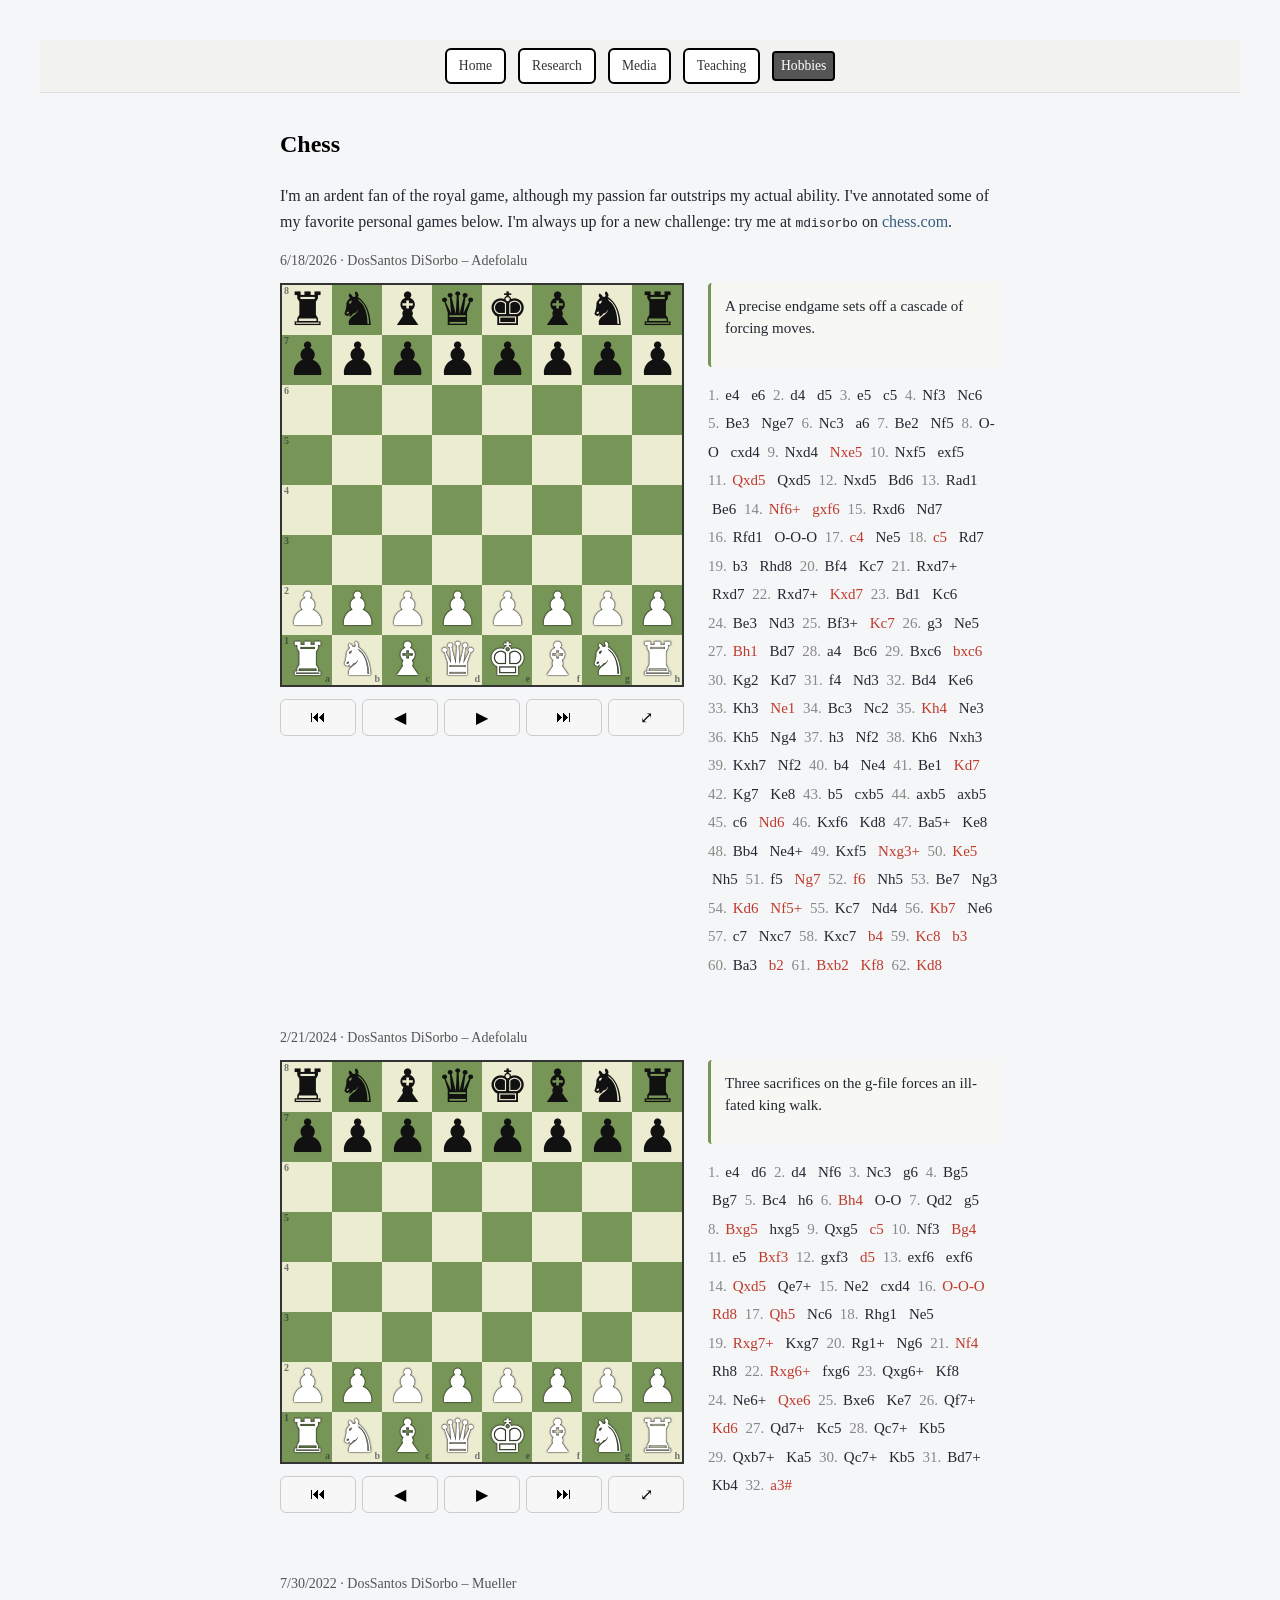
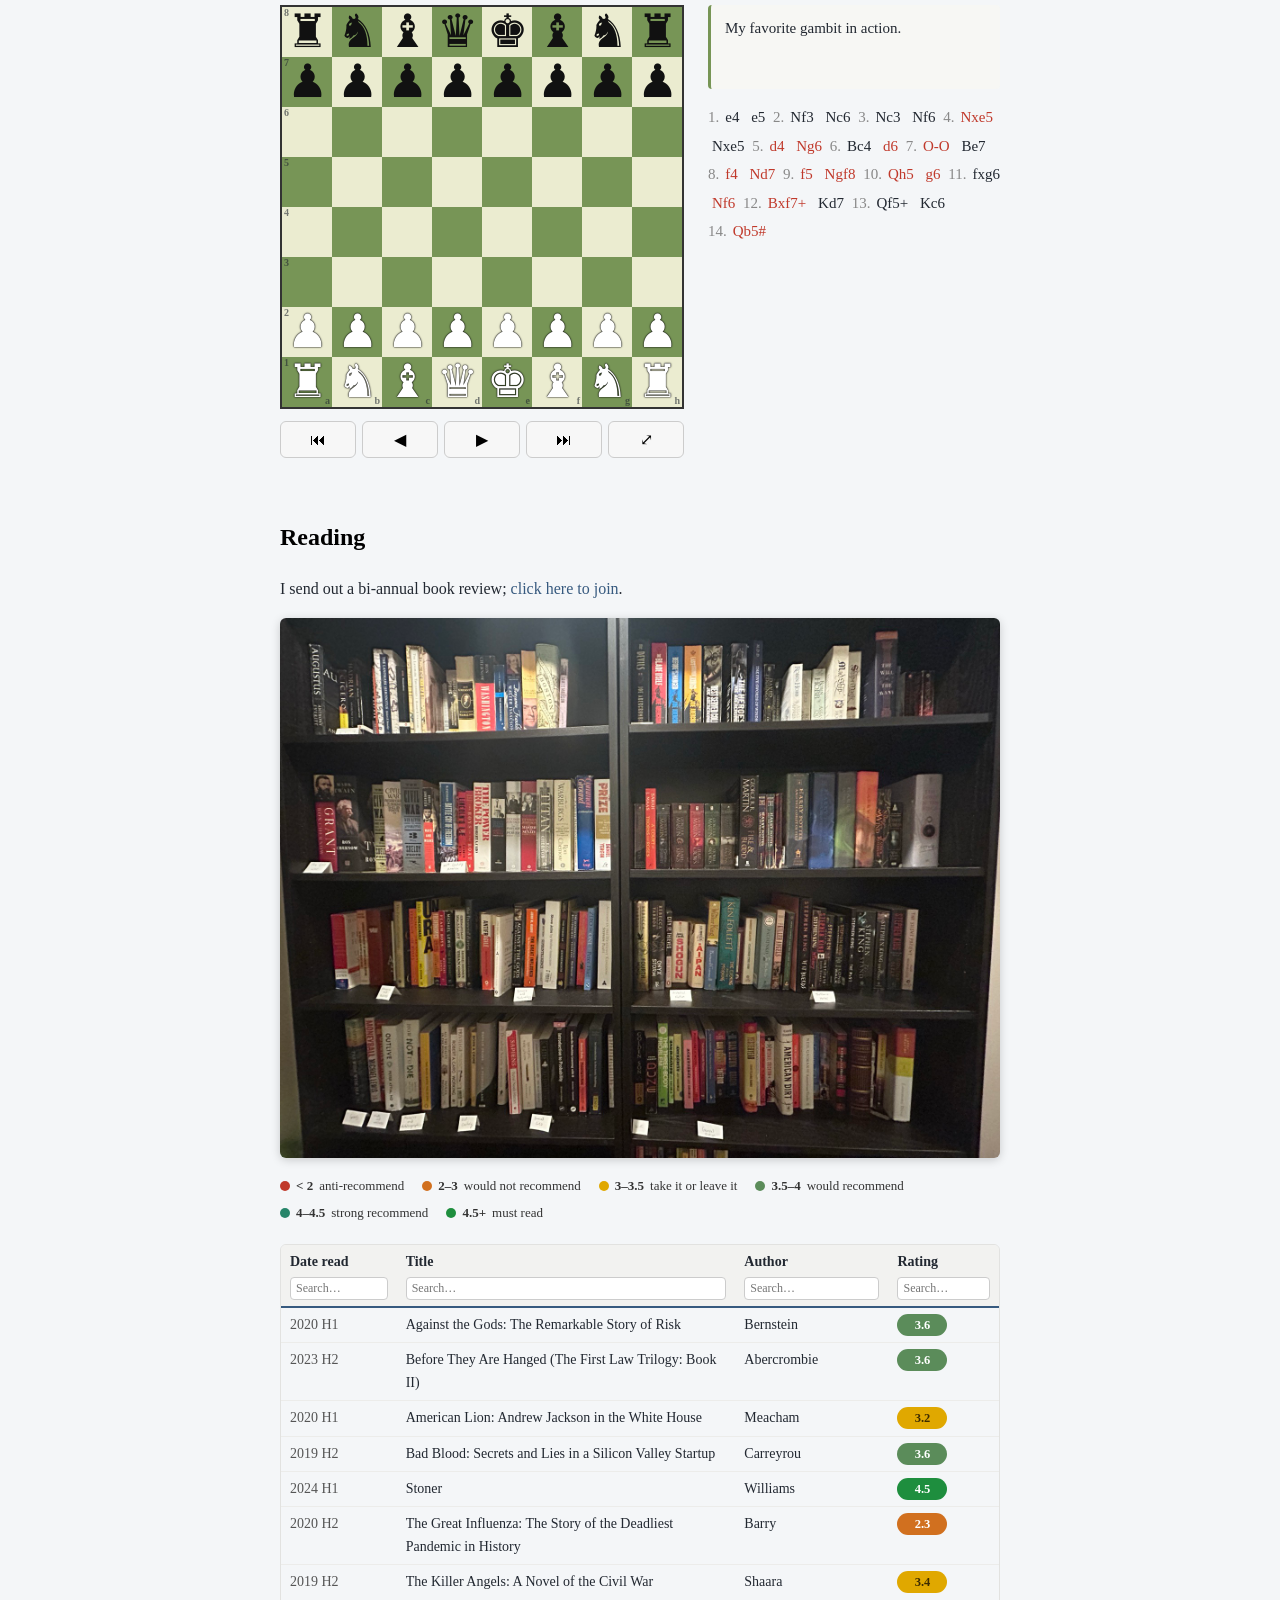
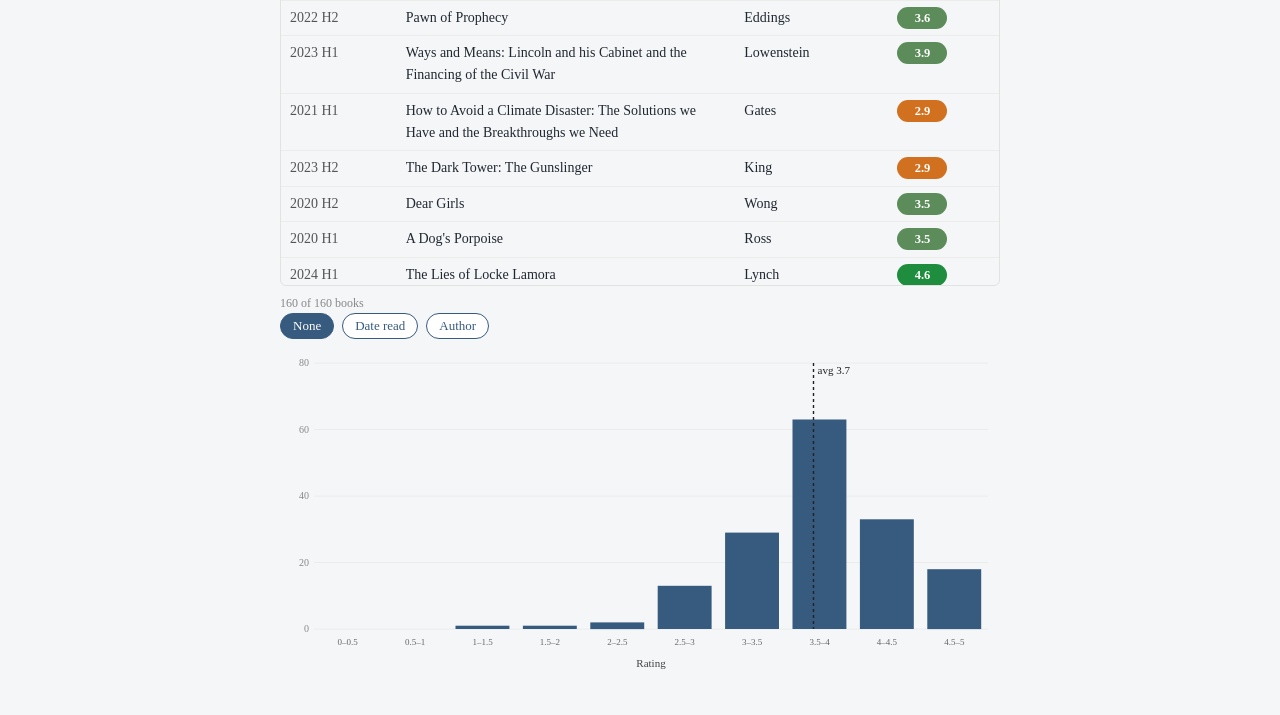
==== commit 3d2b3c6b: "Reading: remove the "Ratings distribution" chart title Co-Authored-By: Claude Opus 4.8 <noreply@anth" ====
--- a/hobbies.html
+++ b/hobbies.html
@@ -183,7 +183,6 @@
     })();
     </script>
 
-    <div class="chart-title">Ratings distribution</div>
     <div class="ratings-chart">
       <div class="chart-controls">
         <button class="brk active" data-dim="none">None</button>
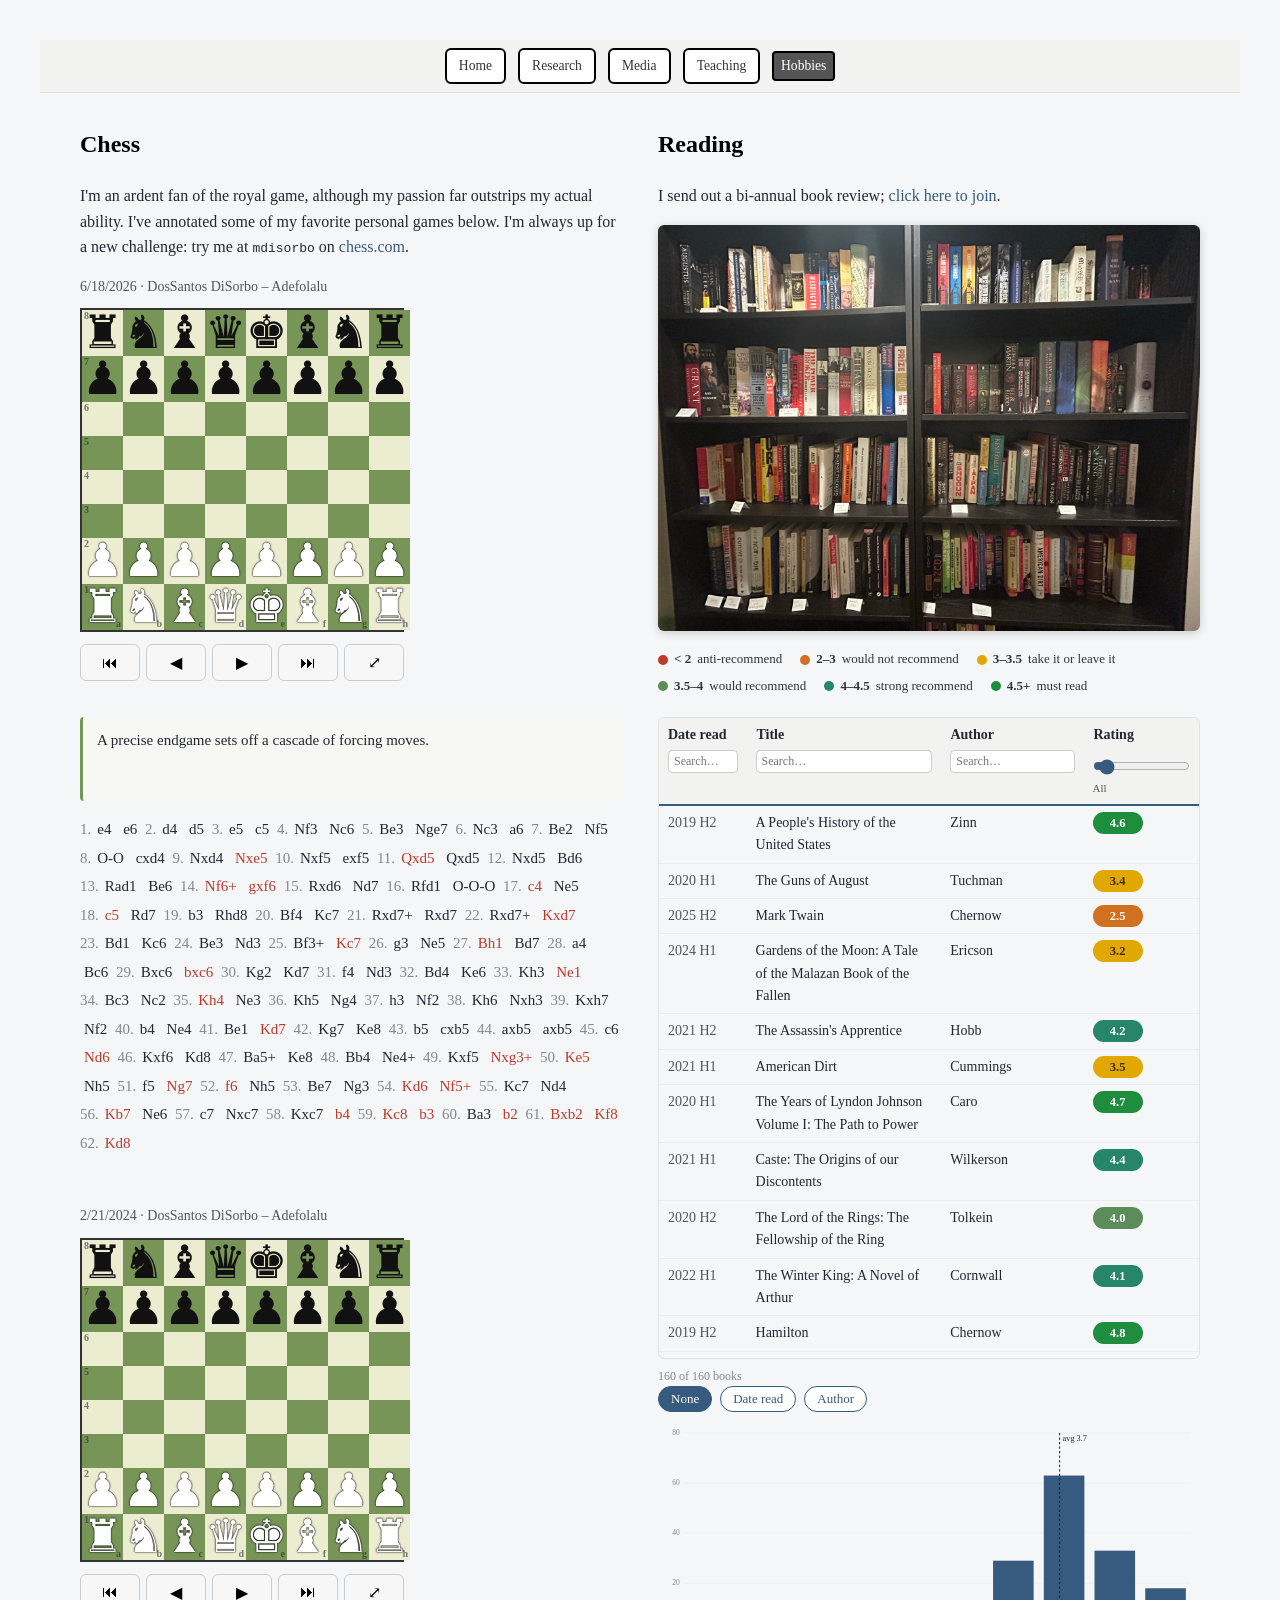
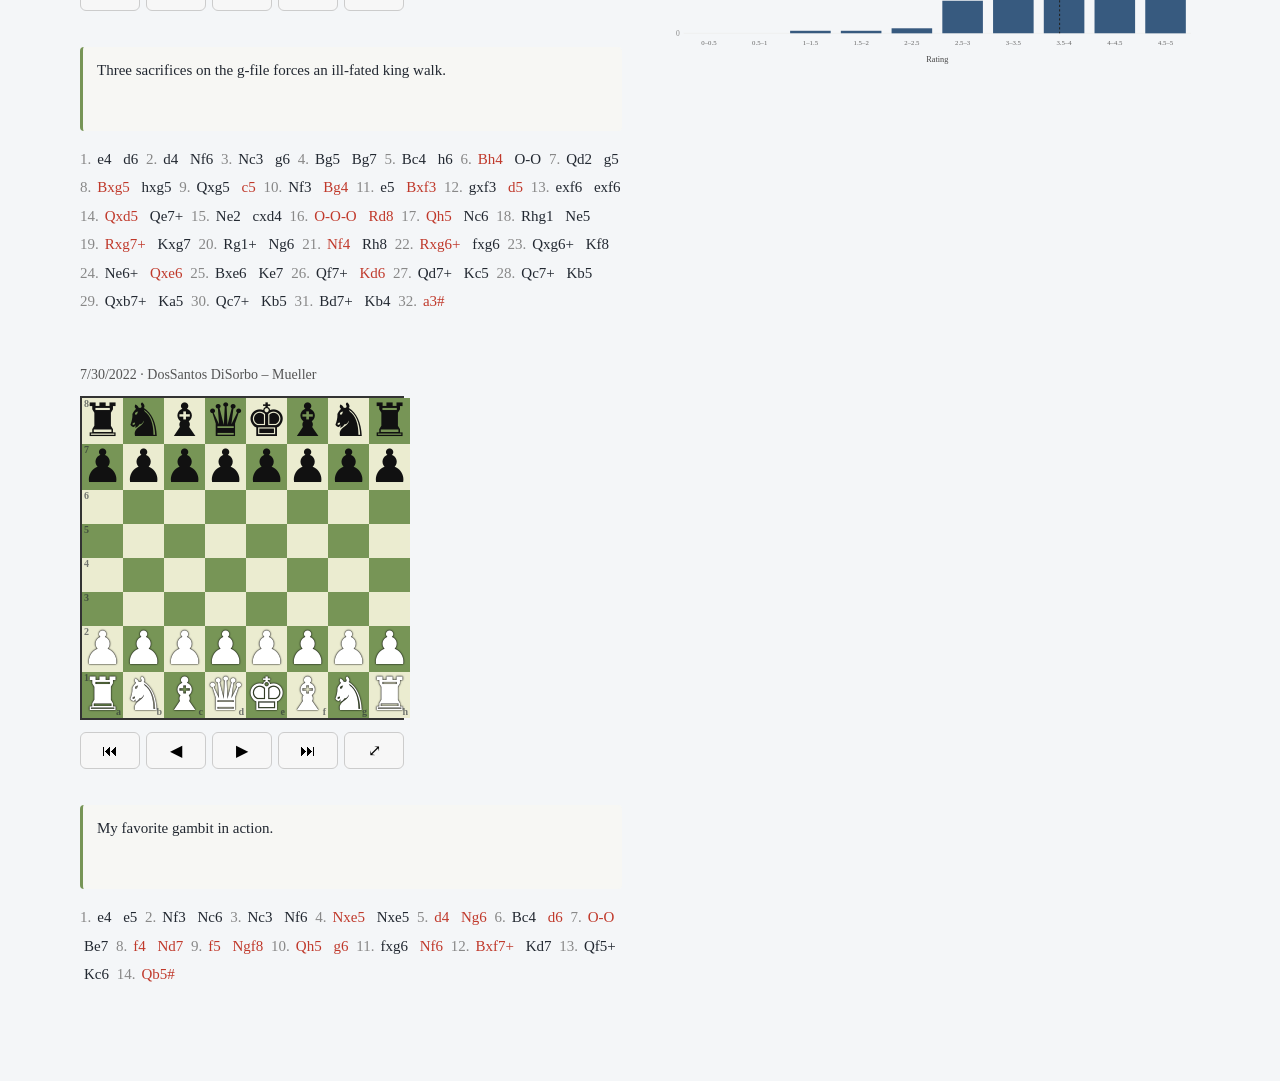
==== commit dd5a2487: "Hobbies: two-column layout (Chess | Reading); rating slider filter - Put Chess and Reading side by s" ====
--- a/hobbies.html
+++ b/hobbies.html
@@ -49,15 +49,15 @@
     .game-header { font-size: 14px; color: #555; margin-bottom: 10px; }
   
     /* Reading log: bookshelf photo + rubric + sortable table + chart */
-    .bookshelf { display:block; width:100%; max-width:720px; height:auto; margin:6px auto 18px;
+    .bookshelf { display:block; width:100%; max-width:100%; height:auto; margin:6px auto 18px;
       border-radius:6px; box-shadow:0 2px 10px rgba(0,0,0,.18); }
-    .rating-rubric { max-width:720px; margin:0 auto 20px; }
+    .rating-rubric { max-width:100%; margin:0 auto 20px; }
     .rating-rubric .rubric-title { font-family:Georgia,serif; font-weight:bold; font-size:14px; }
     .rating-rubric ul { list-style:none; padding:0; margin:6px 0 0; display:flex; flex-wrap:wrap; gap:6px 18px; }
     .rating-rubric li { font-size:13px; color:#333; display:flex; align-items:center; gap:6px; }
     .rating-rubric li b { font-variant-numeric:tabular-nums; }
     .rating-rubric .dot { width:10px; height:10px; border-radius:50%; display:inline-block; }
-    .reading-table-wrap { max-width:720px; margin:0 auto; max-height:640px; overflow:auto;
+    .reading-table-wrap { max-width:100%; margin:0 auto; max-height:640px; overflow:auto;
       border:1px solid #e2e2e0; border-radius:6px; }
     #reading-table { width:100%; border-collapse:collapse; font-size:14px; font-family:Georgia, serif; }
     #reading-table th, #reading-table td { text-align:left; vertical-align:top; padding:6px 9px; border-bottom:1px solid #ececea; }
@@ -71,9 +71,9 @@
     #reading-table td.period { white-space:nowrap; color:#555; }
     #reading-table tbody tr:hover { background:#f7f7f4; }
     .rating-pill { display:inline-block; min-width:34px; text-align:center; padding:1px 8px; border-radius:999px; font-size:12.5px; font-weight:bold; font-variant-numeric:tabular-nums; }
-    .table-count { max-width:720px; margin:8px auto 0; font-size:12px; color:#888; }
+    .table-count { max-width:100%; margin:8px auto 0; font-size:12px; color:#888; }
     .chart-title { max-width:720px; margin:28px auto 8px; font-family:Georgia,serif; font-weight:bold; font-size:16px; }
-    .ratings-chart { max-width:720px; margin:0 auto; }
+    .ratings-chart { max-width:100%; margin:0 auto; }
     .chart-controls { display:flex; flex-wrap:wrap; align-items:center; gap:8px; margin-bottom:12px; }
     .brk { font-family:Georgia,serif; font-size:13px; padding:4px 12px; border:1px solid #375a7f; background:#fff; color:#375a7f; border-radius:999px; cursor:pointer; }
     .brk.active { background:#375a7f; color:#fff; }
@@ -81,6 +81,17 @@
     .facet-grid { display:grid; grid-template-columns:repeat(auto-fill, minmax(190px,1fr)); gap:14px 16px; }
     .facet { margin:0; }
     .facet figcaption { font-size:12px; color:#333; margin-bottom:2px; font-variant-numeric:tabular-nums; }
+    /* Two-column hobbies layout (Chess | Reading) */
+    .container { max-width: 1120px; }
+    .hobbies-cols { display:flex; gap:36px; align-items:flex-start; }
+    .hobbies-cols .col { flex:1 1 0; min-width:0; }
+    .chess-wrap { max-width:100%; }
+    #chess .board { width: min(80vw, 320px); }
+    #reading-table th[data-key="rating"], #reading-table td.rating { min-width:92px; }
+    .rating-slider { display:flex; flex-direction:column; align-items:stretch; gap:2px; margin-top:4px; font-weight:normal; }
+    .rating-slider input[type="range"] { width:100%; margin:0; accent-color:#375a7f; }
+    .rating-slider-val { font-size:11px; color:#555; font-variant-numeric:tabular-nums; }
+    @media (max-width: 860px) { .hobbies-cols { flex-direction:column; gap:0; } }
   </style>
 </head>
 <body>
@@ -95,6 +106,8 @@
 </header>
 
 <div class="container">
+  <div class="hobbies-cols">
+    <div class="col">
 
   <section id="chess">
     <h2>Chess</h2>
@@ -104,6 +117,8 @@
     <div class="chess-wrap" id="game2"></div>
     <div class="chess-wrap" id="game3"></div>
   </section>
+    </div>
+    <div class="col">
 
   <section id="reading">
     <h2>Reading</h2>
@@ -131,7 +146,7 @@
             <th data-key="period"><span class="th-label">Date read<span class="arrow"></span></span><input data-key="period" placeholder="Search…" /></th>
             <th data-key="book"><span class="th-label">Title<span class="arrow"></span></span><input data-key="book" placeholder="Search…" /></th>
             <th data-key="author"><span class="th-label">Author<span class="arrow"></span></span><input data-key="author" placeholder="Search…" /></th>
-            <th data-key="rating" class="num"><span class="th-label">Rating<span class="arrow"></span></span><input data-key="rating" placeholder="Search…" /></th>
+            <th data-key="rating" class="num"><span class="th-label">Rating<span class="arrow"></span></span><div class="rating-slider"><input type="range" data-key="rating" min="0" max="5" step="0.5" value="0" /><span class="rating-slider-val">All</span></div></th>
           </tr>
         </thead>
         <tbody></tbody>
@@ -146,10 +161,14 @@
       const table = document.getElementById("reading-table");
       const tbody = table.querySelector("tbody");
       const countEl = document.getElementById("reading-count");
-      const filters = { period:"", book:"", author:"", rating:"" };
+      const filters = { period:"", book:"", author:"" };
+      let ratingMin = 0;
       let sortKey = null, sortDir = 1;
       const ratingColor = r => { r=+r; return r<2?"#c0392b":r<3?"#d1701f":r<3.5?"#e0a800":r<4?"#5b8c5a":r<4.5?"#27856a":"#1e8e3e"; };
-      const pass = row => COLS.every(k => { const f=filters[k].trim().toLowerCase(); return !f || String(row[k]).toLowerCase().includes(f); });
+      const pass = row => {
+        if (ratingMin > 0 && (row.rating === "" || +row.rating < ratingMin)) return false;
+        return ["period","book","author"].every(k => { const f=filters[k].trim().toLowerCase(); return !f || String(row[k]).toLowerCase().includes(f); });
+      };
       function render() {
         let rows = BOOKS.filter(pass);
         if (sortKey) rows = rows.slice().sort((a, b) => {
@@ -175,10 +194,14 @@
         lbl.querySelector(".arrow").textContent = sortDir===1?" ▲":" ▼";
         render();
       }));
-      table.querySelectorAll("thead input").forEach(inp => {
+      table.querySelectorAll('thead input:not([type="range"])').forEach(inp => {
         inp.addEventListener("input", () => { filters[inp.dataset.key]=inp.value; render(); });
         inp.addEventListener("click", e => e.stopPropagation());
       });
+      const slider = table.querySelector('input[type="range"][data-key="rating"]');
+      const sliderVal = table.querySelector(".rating-slider-val");
+      slider.addEventListener("input", () => { ratingMin = +slider.value; sliderVal.textContent = ratingMin===0 ? "All" : "\u2265 "+ratingMin.toFixed(1); render(); });
+      table.querySelector(".rating-slider").addEventListener("click", e => e.stopPropagation());
       render();
     })();
     </script>
@@ -256,6 +279,8 @@
     })();
     </script>
   </section>
+    </div>
+  </div>
 </div>
 
 <script>
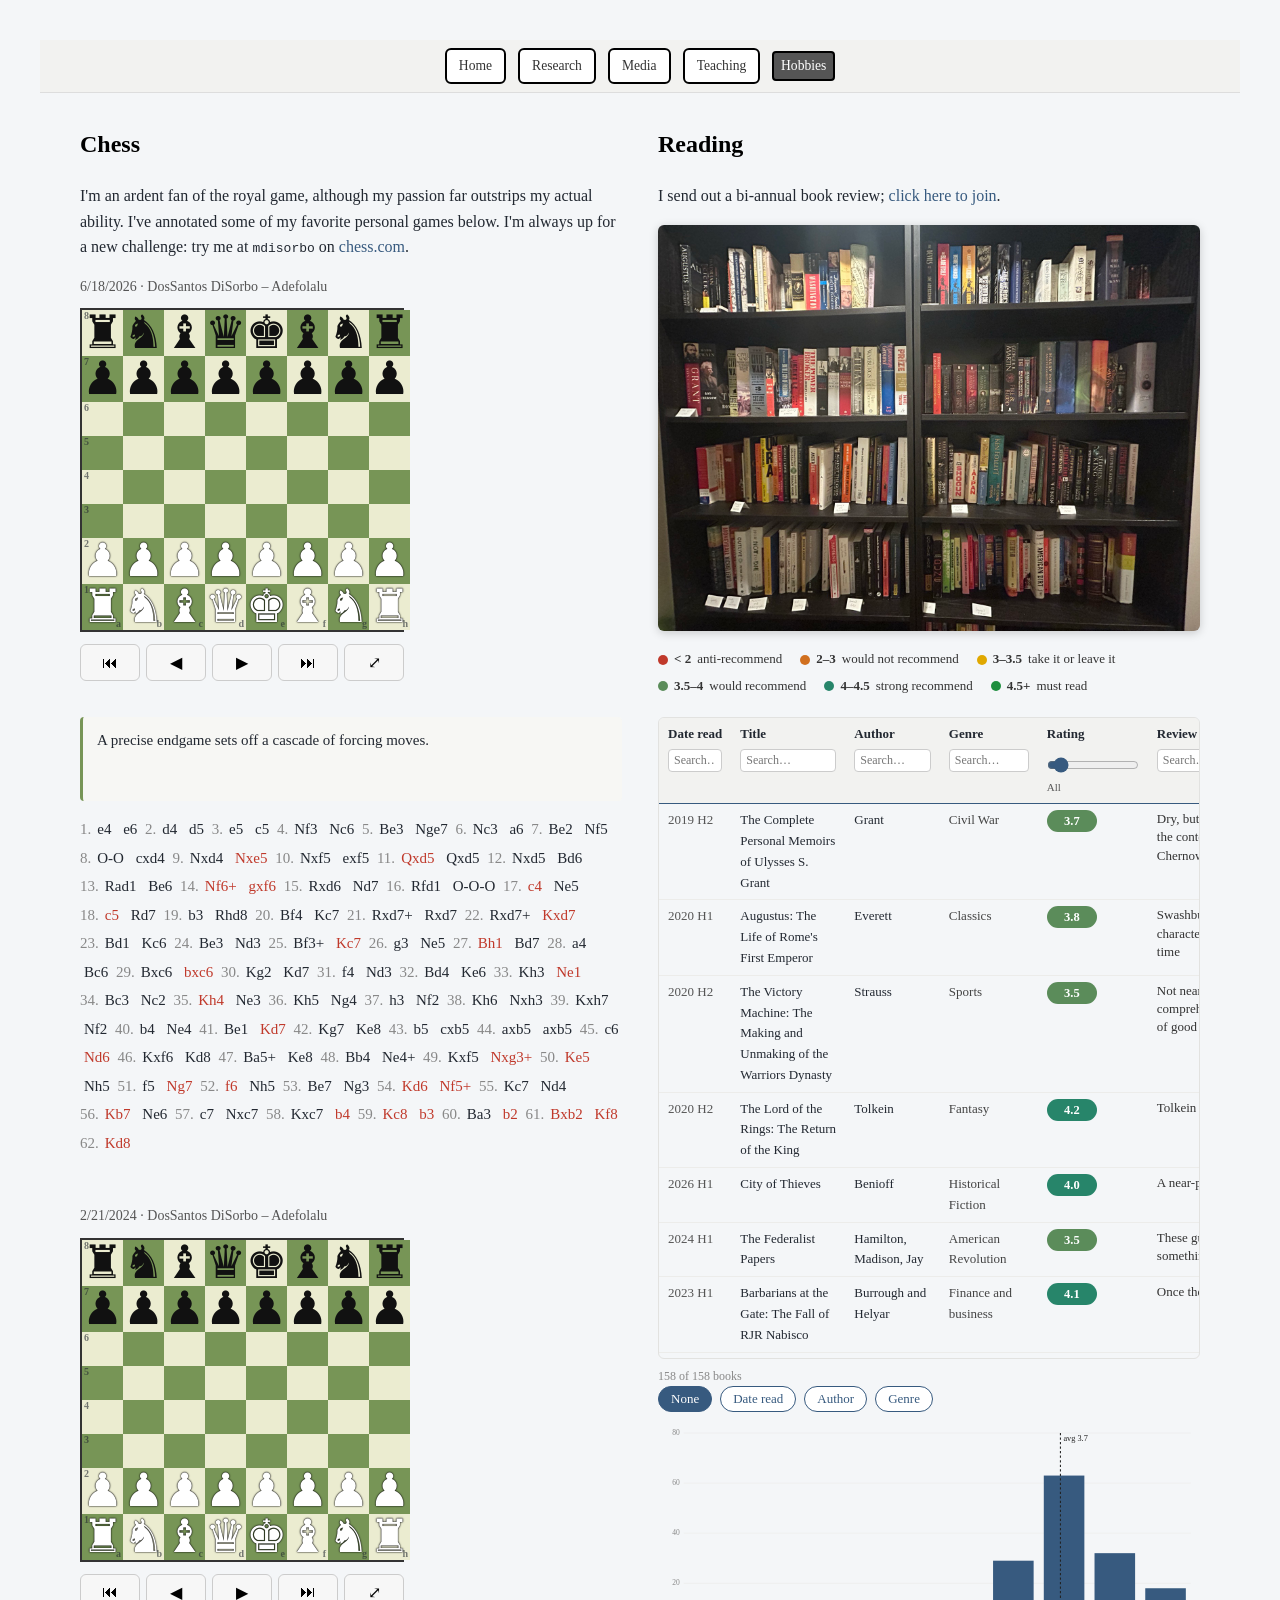
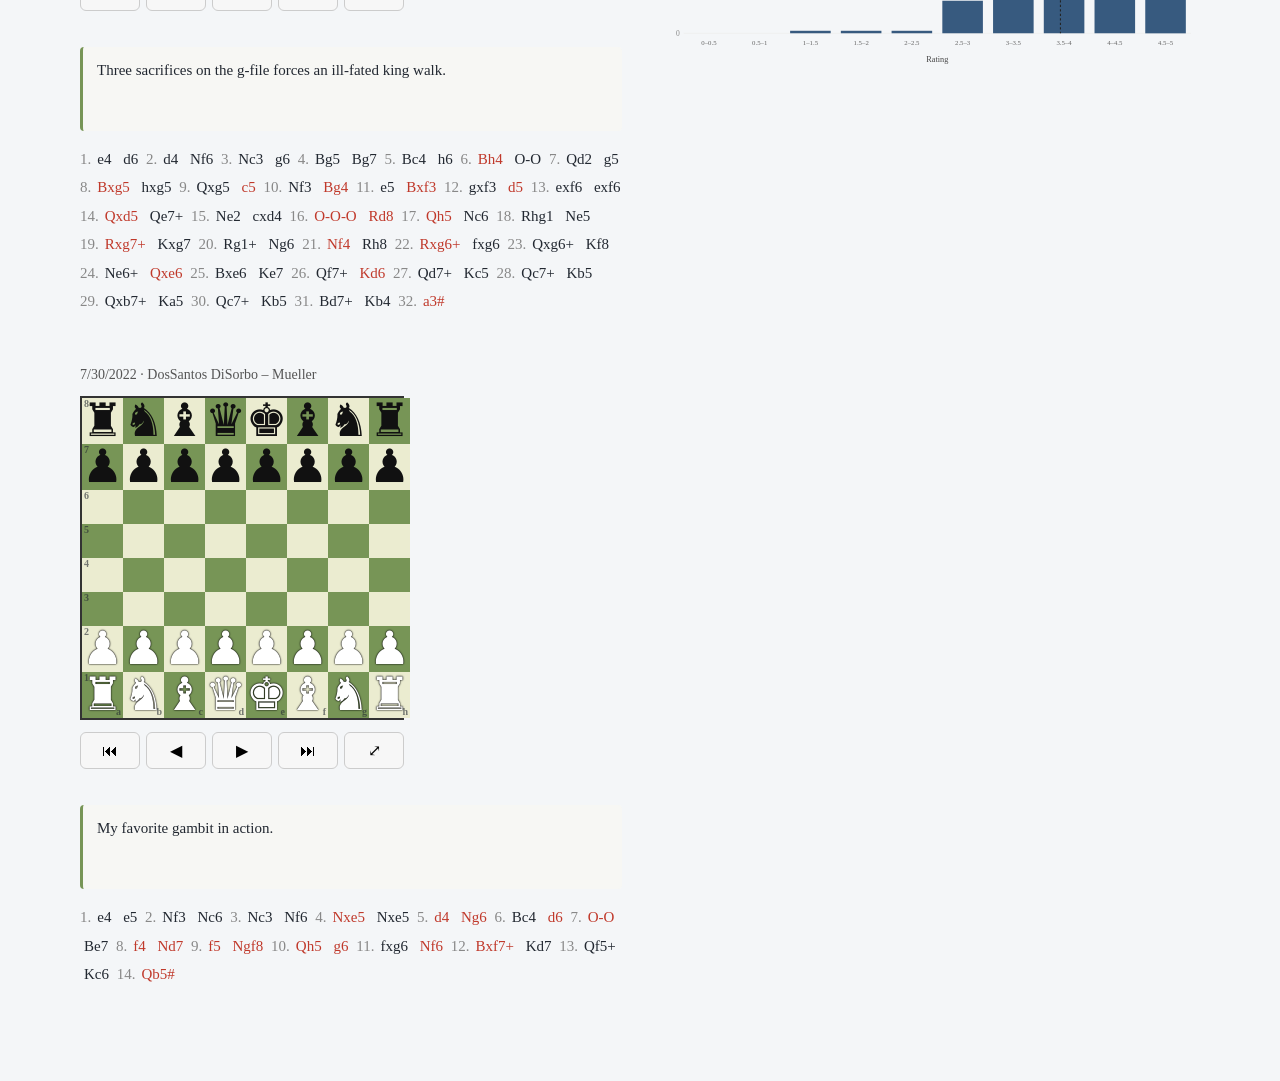
==== commit b0b5422b: "Reading: restore reviews, add Genre column and genre facet - Load edited reviews (all 158 books) bac" ====
--- a/hobbies.html
+++ b/hobbies.html
@@ -67,7 +67,11 @@
     #reading-table thead input { display:block; margin-top:4px; width:100%; box-sizing:border-box;
       font-size:12px; font-family:inherit; padding:3px 5px; border:1px solid #ccc; border-radius:4px; font-weight:normal; }
     #reading-table td.rating { white-space:nowrap; font-variant-numeric:tabular-nums; }
-    #reading-table td.book, #reading-table td.author { min-width:120px; }
+    #reading-table { font-size:13px; }
+    #reading-table td.book { min-width:96px; }
+    #reading-table td.author { min-width:72px; }
+    #reading-table td.genre { min-width:80px; color:#444; }
+    #reading-table td.review { min-width:130px; color:#333; line-height:1.4; }
     #reading-table td.period { white-space:nowrap; color:#555; }
     #reading-table tbody tr:hover { background:#f7f7f4; }
     .rating-pill { display:inline-block; min-width:34px; text-align:center; padding:1px 8px; border-radius:999px; font-size:12.5px; font-weight:bold; font-variant-numeric:tabular-nums; }
@@ -137,7 +141,7 @@
       </ul>
     </div>
 
-    <script>window.READING_DATA = [{"period":"2019 H2","book":"Flash Boys","author":"Lewis","rating":1.9},{"period":"2019 H2","book":"The Elegance of the Hedgehog","author":"Barbery","rating":2.8},{"period":"2019 H2","book":"Educated","author":"Westover","rating":2.9},{"period":"2019 H2","book":"The Future of Capitalism: Facing the New Anxieties","author":"Collier","rating":3.2},{"period":"2019 H2","book":"Churchill's Ministry of Ungentlemanly Warfare","author":"Milton","rating":3.3},{"period":"2019 H2","book":"Roman Warfare","author":"Goldsworthy","rating":3.3},{"period":"2019 H2","book":"The Killer Angels: A Novel of the Civil War","author":"Shaara","rating":3.4},{"period":"2019 H2","book":"The Sirens of Titan","author":"Vonnegut","rating":3.4},{"period":"2019 H2","book":"Memoirs of a Geisha","author":"Golden","rating":3.5},{"period":"2019 H2","book":"Bad Blood: Secrets and Lies in a Silicon Valley Startup","author":"Carreyrou","rating":3.6},{"period":"2019 H2","book":"The Complete Personal Memoirs of Ulysses S. Grant","author":"Grant","rating":3.7},{"period":"2019 H2","book":"Superintelligence","author":"Bostrum","rating":3.9},{"period":"2019 H2","book":"Why We Sleep","author":"Walker","rating":4},{"period":"2019 H2","book":"Shoe Dog","author":"Knight","rating":4.1},{"period":"2019 H2","book":"The Wise Man's Fear","author":"Rothfuss","rating":4.1},{"period":"2019 H2","book":"Dr. Sleep","author":"King","rating":4.1},{"period":"2019 H2","book":"The Black Swan: The Impact of the Highly Improbable","author":"Taleb","rating":4.2},{"period":"2019 H2","book":"Galapagos","author":"Vonnegut","rating":4.2},{"period":"2019 H2","book":"The Name of the Wind","author":"Rothfuss","rating":4.3},{"period":"2019 H2","book":"A People's History of the United States","author":"Zinn","rating":4.6},{"period":"2019 H2","book":"Fooled by Randomness","author":"Taleb","rating":4.6},{"period":"2019 H2","book":"Grant","author":"Chernow","rating":4.65},{"period":"2019 H2","book":"Hamilton","author":"Chernow","rating":4.8},{"period":"2020 H1","book":"Tanking to the Top: The Philadelphia 76ers and the Most Audacious Process in the History of Professional Sports","author":"Weitzman","rating":2.8},{"period":"2020 H1","book":"Thinking In Bets: Making Smarter Decisions When You Don't Have All The Facts","author":"Duke","rating":3},{"period":"2020 H1","book":"Strategy: A History","author":"Freedman","rating":3.2},{"period":"2020 H1","book":"American Lion: Andrew Jackson in the White House","author":"Meacham","rating":3.2},{"period":"2020 H1","book":"Why Stock Markets Crash: Critical Events in Complex Financial Systems","author":"Sornette","rating":3.3},{"period":"2020 H1","book":"The Wild Places","author":"Macfarlane","rating":3.3},{"period":"2020 H1","book":"Thinking Fast and Slow","author":"Kahnemann","rating":3.4},{"period":"2020 H1","book":"Antifragile: Things That Gain From Disorder","author":"Taleb","rating":3.4},{"period":"2020 H1","book":"The Man Who Solved The Market: How Jim Simons Launched the Quant Revolution","author":"Zuckerman","rating":3.4},{"period":"2020 H1","book":"The Guns of August","author":"Tuchman","rating":3.4},{"period":"2020 H1","book":"A Dog's Porpoise","author":"Ross","rating":3.5},{"period":"2020 H1","book":"Just Mercy: A Story of Justice and Redemption","author":"Stevenson","rating":3.5},{"period":"2020 H1","book":"How Not to Die","author":"Greger","rating":3.6},{"period":"2020 H1","book":"Against the Gods: The Remarkable Story of Risk","author":"Bernstein","rating":3.6},{"period":"2020 H1","book":"What Works: Gender Equality by Design","author":"Bohnet","rating":3.6},{"period":"2020 H1","book":"The Ascent of Money: A Financial History of the World","author":"Ferguson","rating":3.7},{"period":"2020 H1","book":"Augustus: The Life of Rome's First Emperor","author":"Everett","rating":3.8},{"period":"2020 H1","book":"Zero to One","author":"Theil","rating":3.8},{"period":"2020 H1","book":"Cicero: The Life and Times of Rome's Greatest Politician","author":"Everett","rating":3.9},{"period":"2020 H1","book":"If This Isn't Nice, What Is? Advice for the Young","author":"Vonnegut","rating":3.9},{"period":"2020 H1","book":"Epistulae Morales","author":"Seneca","rating":3.9},{"period":"2020 H1","book":"Finding Ultra: Rejecting Middle Age, Becoming One of the World's Fittest Men, and Discovering Myself","author":"Roll","rating":4},{"period":"2020 H1","book":"Player Piano","author":"Vonnegut","rating":4},{"period":"2020 H1","book":"Barbarians at the Gate: The Fall of RJR Nabisco","author":"Burrough and Helyar","rating":4.1},{"period":"2020 H1","book":"Stormlight Archives: The Way of Kings","author":"Sanderson","rating":4.2},{"period":"2020 H1","book":"The Years of Lyndon Johnson Volume II: Means of Ascent","author":"Caro","rating":4.4},{"period":"2020 H1","book":"The Stand","author":"King","rating":4.6},{"period":"2020 H1","book":"The Years of Lyndon Johnson Volume I: The Path to Power","author":"Caro","rating":4.7},{"period":"2020 H1","book":"Washington: A Life","author":"Chernow","rating":4.7},{"period":"2020 H1","book":"The Years of Lyndon Johnson Volume III: Master of the Senate","author":"Caro","rating":4.8},{"period":"2020 H2","book":"The Great Influenza: The Story of the Deadliest Pandemic in History","author":"Barry","rating":2.3},{"period":"2020 H2","book":"The Biggest Bluff","author":"Konnikova","rating":3.3},{"period":"2020 H2","book":"Thomas Jefferson: The Art of Power","author":"Meacham","rating":3.4},{"period":"2020 H2","book":"Dear Girls","author":"Wong","rating":3.5},{"period":"2020 H2","book":"The Victory Machine: The Making and Unmaking of the Warriors Dynasty","author":"Strauss","rating":3.5},{"period":"2020 H2","book":"Born a Crime","author":"Noah","rating":3.6},{"period":"2020 H2","book":"Hadrian and the Triumph of Rome","author":"Everitt","rating":3.6},{"period":"2020 H2","book":"The Stormlight Archives: Words of Radiance","author":"Sanderson","rating":3.7},{"period":"2020 H2","book":"While Mortals Sleep","author":"Vonnegut","rating":3.7},{"period":"2020 H2","book":"The Lord of the Rings: The Two Towers","author":"Tolkein","rating":3.7},{"period":"2020 H2","book":"The Accidental Billionaires: The Founding of Facebook","author":"Mezrich","rating":3.75},{"period":"2020 H2","book":"More Money Than God","author":"Mallaby","rating":3.8},{"period":"2020 H2","book":"Animal Farm","author":"Orwell","rating":3.8},{"period":"2020 H2","book":"The Importance of Being Earnest","author":"Wilde","rating":3.9},{"period":"2020 H2","book":"The Lord of the Rings: The Fellowship of the Ring","author":"Tolkein","rating":3.95},{"period":"2020 H2","book":"The Stormlight Archives: Oathbringer","author":"Sanderson","rating":4},{"period":"2020 H2","book":"Bossypants","author":"Fey","rating":4},{"period":"2020 H2","book":"The Lord of the Rings: The Return of the King","author":"Tolkein","rating":4.2},{"period":"2020 H2","book":"The Years of Lyndon B. Johnson Volume IV: The Passage of Power","author":"Caro","rating":4.6},{"period":"2020 H2","book":"The Power Broker: Robert Moses and the Fall of New York","author":"Caro","rating":4.75},{"period":"2021 H1","book":"Waiting on a Cowboy","author":"Ryan","rating":1.3},{"period":"2021 H1","book":"The Eye of the World","author":"Jordan","rating":2.5},{"period":"2021 H1","book":"The Warburgs: The Twentieth-Century Odyssey of a Remarkable Jewish Family","author":"Chernow","rating":2.8},{"period":"2021 H1","book":"How to Avoid a Climate Disaster: The Solutions we Have and the Breakthroughs we Need","author":"Gates","rating":2.9},{"period":"2021 H1","book":"Think and Grow Rich","author":"Hill","rating":3.2},{"period":"2021 H1","book":"Kissinger's Shadow: The Long Reach of America's Most Controversial Statesman","author":"Grandin","rating":3.3},{"period":"2021 H1","book":"It","author":"King","rating":3.4},{"period":"2021 H1","book":"American Dirt","author":"Cummings","rating":3.45},{"period":"2021 H1","book":"The Handmaid's Tale","author":"Atwood","rating":3.5},{"period":"2021 H1","book":"A Short History of Financial Euphoria","author":"Galbraith","rating":3.6},{"period":"2021 H1","book":"Working","author":"Caro","rating":3.7},{"period":"2021 H1","book":"Boys in the Boat: Nine Americans and Their Epic Quest for Gold at the 1936 Berlin Olympics","author":"Brown","rating":4.1},{"period":"2021 H1","book":"The Decadent Society: How We Became the Victims of Our Own Success","author":"Douthat","rating":4.2},{"period":"2021 H1","book":"Caste: The Origins of our Discontents","author":"Wilkerson","rating":4.4},{"period":"2021 H1","book":"Battle Cry of Freedom: The Civil War Era","author":"McPherson","rating":4.6},{"period":"2021 H2","book":"Boomerang: Travels in the New Third World","author":"Lewis","rating":2.5},{"period":"2021 H2","book":"The Financial Diaries: How American Families Cope in a World of Uncertainty","author":"Murdoch, Schneider","rating":3.2},{"period":"2021 H2","book":"The Immortal Life of Henrietta Lacks","author":"Skloot","rating":3.3},{"period":"2021 H2","book":"Greenlights","author":"McConaughey","rating":3.6},{"period":"2021 H2","book":"The Institute","author":"King","rating":3.7},{"period":"2021 H2","book":"Titan: The Life of John D. Rockefeller, Sr.","author":"Chernow","rating":3.7},{"period":"2021 H2","book":"Dune","author":"Herbert","rating":3.9},{"period":"2021 H2","book":"The Assassin's Apprentice","author":"Hobb","rating":4.2},{"period":"2022 H1","book":"The Alchemist","author":"Coehlo","rating":2.9},{"period":"2022 H1","book":"A Court of Thorns and Roses","author":"Maas","rating":3},{"period":"2022 H1","book":"Portfolios of the Poor: How the World's Poor Live on $2 a Day","author":"Rutherford et al","rating":3.5},{"period":"2022 H1","book":"The Silent Patient","author":"Michaelides","rating":3.6},{"period":"2022 H1","book":"The Royal Assassin","author":"Hobb","rating":3.7},{"period":"2022 H1","book":"Jurassic Park","author":"Crichton","rating":3.8},{"period":"2022 H1","book":"The City-State of Boston: The Rise and Fall of an Atlantic Power, 1630-1865","author":"Peterson","rating":3.9},{"period":"2022 H1","book":"Steve Jobs","author":"Isaacson","rating":3.95},{"period":"2022 H1","book":"The Long Walk","author":"King as Bachman","rating":4},{"period":"2022 H1","book":"Privilege: Harvard and the Education of the Ruling Class","author":"Douthat","rating":4},{"period":"2022 H1","book":"The Winter King: A Novel of Arthur","author":"Cornwall","rating":4.1},{"period":"2022 H1","book":"The Civil War, Vol. 1: Fort Sumter to Perryville","author":"Foote","rating":4.3},{"period":"2022 H2","book":"Pawn of Prophecy","author":"Eddings","rating":3.6},{"period":"2022 H2","book":"Annihilation","author":"VanderMeer","rating":3.7},{"period":"2022 H2","book":"Enemy of God: A Novel of Arthur","author":"Cornwall","rating":4},{"period":"2022 H2","book":"The Civil War, Vol. II: Fredericksburg to Meridian","author":"Foote","rating":4.1},{"period":"2023 H1","book":"Acceptance (The Southern Reach Trilogy: Book III)","author":"VanderMeer","rating":2.9},{"period":"2023 H1","book":"Authority (The Southern Reach Trilogy: Book II)","author":"VanderMeer","rating":3.3},{"period":"2023 H1","book":"Angels and Demons","author":"Brown","rating":3.7},{"period":"2023 H1","book":"Assassin's Quest (The Farseer Trilogy: Book III)","author":"Hobb","rating":3.75},{"period":"2023 H1","book":"American Spring: Lexington, Concord and the Road to Revolution","author":"Borneman","rating":3.85},{"period":"2023 H1","book":"Ways and Means: Lincoln and his Cabinet and the Financing of the Civil War","author":"Lowenstein","rating":3.9},{"period":"2023 H1","book":"The Blade Itself (The First Law Trilogy: Book I)","author":"Abercrombie","rating":4},{"period":"2023 H1","book":"The Devil in the White City: Murder, Magic and Madness at the Fair That Changed America","author":"Larson","rating":4.1},{"period":"2023 H1","book":"Barbarians at the Gate: The Fall of RJR Nabisco","author":"Burrough and Helyar","rating":4.1},{"period":"2023 H2","book":"It's All About Clout","author":"Foster","rating":2.1},{"period":"2023 H2","book":"The Dark Tower: The Gunslinger","author":"King","rating":2.9},{"period":"2023 H2","book":"Unreasonable Hospitality","author":"Guidara","rating":3.5},{"period":"2023 H2","book":"Before They Are Hanged (The First Law Trilogy: Book II)","author":"Abercrombie","rating":3.6},{"period":"2023 H2","book":"Nugly","author":"Ross","rating":3.7},{"period":"2023 H2","book":"Tomorrow, and Tomorrow, and Tomorrow","author":"Zevin","rating":3.7},{"period":"2023 H2","book":"Excalibur: A Novel of Arthur (Book III in the Warlord Chronicles)","author":"Cornwell","rating":3.85},{"period":"2023 H2","book":"Benjamin Franklin: An American Life","author":"Isaacson","rating":3.9},{"period":"2023 H2","book":"The Decadent Society: How We Became Victims of Our Own Successes","author":"Douthat","rating":4},{"period":"2023 H2","book":"Last Argument of Kings (The First Law Trilogy: Book III)","author":"Abercrombie","rating":4.4},{"period":"2023 H2","book":"Common Ground: A Turbulent Decade in the Lives of Three American Families","author":"Lukas","rating":4.6},{"period":"2024 H1","book":"Gardens of the Moon: A Tale of the Malazan Book of the Fallen","author":"Ericson","rating":3.2},{"period":"2024 H1","book":"Fire and Blood","author":"R. R. Martin","rating":3.4},{"period":"2024 H1","book":"The Federalist Papers","author":"Hamilton, Madison, Jay","rating":3.5},{"period":"2024 H1","book":"All The Beauty In The World","author":"Bringley","rating":3.6},{"period":"2024 H1","book":"Blood Meridian; or, The Evening Redness in the West","author":"McCarthy","rating":3.7},{"period":"2024 H1","book":"Autumn in the Heavenly Kingdom: China, the West, and the Epic Story of the Taiping Civil War","author":"Platt","rating":3.8},{"period":"2024 H1","book":"Stoner","author":"Williams","rating":4.5},{"period":"2024 H1","book":"The Lies of Locke Lamora","author":"Lynch","rating":4.6},{"period":"2025 H1","book":"Dead Poets Society","author":"Kleinbaum","rating":2.9},{"period":"2025 H1","book":"The Exchange","author":"Grisham","rating":3.2},{"period":"2025 H1","book":"The Road","author":"McCarthy","rating":3.4},{"period":"2025 H1","book":"Death of a Salesman","author":"Miller","rating":3.6},{"period":"2025 H1","book":"Queen of Sorcery: The Belgariad Book 2","author":"Eddings","rating":3.6},{"period":"2025 H1","book":"The Heroes: Book Two in the Great Leveler Trilogy","author":"Abercrombie","rating":3.7},{"period":"2025 H1","book":"American Gods","author":"Gaiman","rating":3.8},{"period":"2025 H1","book":"Red Rising","author":"Brown","rating":4.1},{"period":"2025 H1","book":"The Civil War: Red River to Appomattox","author":"Foote","rating":4.6},{"period":"2025 H2","book":"Mark Twain","author":"Chernow","rating":2.5},{"period":"2025 H2","book":"Golden Son","author":"Brown","rating":3.2},{"period":"2025 H2","book":"Republic of Thieves: The Gentlemen Bastards Sequence Book Three","author":"Lynch","rating":3.9},{"period":"2025 H2","book":"Lonesome Dove","author":"McMurtry","rating":4.5},{"period":"2025 H2","book":"Shogun","author":"Clavell","rating":4.6},{"period":"2026 H1","book":"The Will of the Many: Hierarchy, Book I","author":"Islington","rating":2.9},{"period":"2026 H1","book":"Ship of Magic: Book One of the Liveship Traders","author":"Hobb","rating":3.9},{"period":"2026 H1","book":"The Devils","author":"Abercrombie","rating":3.9},{"period":"2026 H1","book":"City of Thieves","author":"Benioff","rating":4},{"period":"2026 H1","book":"Misery","author":"King","rating":4.45},{"period":"2026 H1","book":"The Prize: The Epic Quest for Oil, Money, and Power","author":"Yergin","rating":4.5}];</script>
+    <script>window.READING_DATA = [{"period":"2019 H2","book":"Flash Boys","author":"Lewis","rating":1.9,"genre":"Finance and business","review":"Electric opening chapter but the spark fades fast"},{"period":"2019 H2","book":"The Elegance of the Hedgehog","author":"Barbery","rating":2.8,"genre":"Fiction","review":"Came for the satire. Left soon after"},{"period":"2019 H2","book":"Educated","author":"Westover","rating":2.9,"genre":"Autobiography and Memoir","review":"Subject matter makes for a difficult, painful read"},{"period":"2019 H2","book":"The Future of Capitalism: Facing the New Anxieties","author":"Collier","rating":3.2,"genre":"Nonfiction","review":"Crisp writing, muddled themes"},{"period":"2019 H2","book":"Churchill's Ministry of Ungentlemanly Warfare","author":"Milton","rating":3.3,"genre":"20th Century","review":"A few interesting missions surrounded by a ton of padding"},{"period":"2019 H2","book":"Roman Warfare","author":"Goldsworthy","rating":3.3,"genre":"Classics","review":"Highly accessible, at the expense of specifity (Augustus is mentioned maybe thrice)"},{"period":"2019 H2","book":"The Killer Angels: A Novel of the Civil War","author":"Shaara","rating":3.4,"genre":"Historical Fiction","review":"The best part about this book is that the power of a fictional narrative makes it easier to remember pedantic facts"},{"period":"2019 H2","book":"The Sirens of Titan","author":"Vonnegut","rating":3.4,"genre":"Fiction","review":"Solid treatiste determinism, but without the characteristic charm."},{"period":"2019 H2","book":"Memoirs of a Geisha","author":"Golden","rating":3.5,"genre":"Historical Fiction","review":"Well-researched and unsettling account"},{"period":"2019 H2","book":"Bad Blood: Secrets and Lies in a Silicon Valley Startup","author":"Carreyrou","rating":3.6,"genre":"Science and Technology","review":"Compelling if redundant. The author's self-insert detracts"},{"period":"2019 H2","book":"The Complete Personal Memoirs of Ulysses S. Grant","author":"Grant","rating":3.7,"genre":"Civil War","review":"Dry, but worth it given the context (read Chernow's 'Grant' first)"},{"period":"2019 H2","book":"Superintelligence","author":"Bostrum","rating":3.9,"genre":"Science and Technology","review":"Stuffy, but no book has aged better"},{"period":"2019 H2","book":"Why We Sleep","author":"Walker","rating":4,"genre":"Science and Technology","review":"Thorough; convincing"},{"period":"2019 H2","book":"Shoe Dog","author":"Knight","rating":4.1,"genre":"Autobiography and Memoir","review":"Surely there's survivorship bias, but still a surprisingly exciting (and touching) adventure"},{"period":"2019 H2","book":"The Wise Man's Fear","author":"Rothfuss","rating":4.1,"genre":"Fantasy","review":"A worthy sequel, if at times ridiculous"},{"period":"2019 H2","book":"Dr. Sleep","author":"King","rating":4.1,"genre":"Thriller and Horror","review":"Quite different from The Shining but still unsettling to the core."},{"period":"2019 H2","book":"The Black Swan: The Impact of the Highly Improbable","author":"Taleb","rating":4.2,"genre":"Finance and business","review":"Intelligent; cogent"},{"period":"2019 H2","book":"Galapagos","author":"Vonnegut","rating":4.2,"genre":"Fiction","review":"Heady whirlwind of Vonnegut."},{"period":"2019 H2","book":"The Name of the Wind","author":"Rothfuss","rating":4.3,"genre":"Fantasy","review":"High point in fantasy prose since GoT. Subversive and highly clever."},{"period":"2019 H2","book":"A People's History of the United States","author":"Zinn","rating":4.6,"genre":"Nonfiction","review":"Paradigm shift. To quote Will Hunting, it'll \"blow your hair back\""},{"period":"2019 H2","book":"Fooled by Randomness","author":"Taleb","rating":4.6,"genre":"Finance and business","review":"Clear; snappy; refreshing"},{"period":"2019 H2","book":"Grant","author":"Chernow","rating":4.65,"genre":"Civil War","review":"Meticulous and untiring. Like the man himself"},{"period":"2019 H2","book":"Hamilton","author":"Chernow","rating":4.8,"genre":"American Revolution","review":"Masterful. America's first tragic hero"},{"period":"2020 H1","book":"Tanking to the Top: The Philadelphia 76ers and the Most Audacious Process in the History of Professional Sports","author":"Weitzman","rating":2.8,"genre":"Sports","review":"Light on 'insider' facts"},{"period":"2020 H1","book":"Thinking In Bets: Making Smarter Decisions When You Don't Have All The Facts","author":"Duke","rating":3,"genre":"Finance and business","review":"Great idea with lots of padding."},{"period":"2020 H1","book":"Strategy: A History","author":"Freedman","rating":3.2,"genre":"Nonfiction","review":"Too theoretical for any useful takeaways"},{"period":"2020 H1","book":"American Lion: Andrew Jackson in the White House","author":"Meacham","rating":3.2,"genre":"Nonfiction","review":"Surprisingly tepid"},{"period":"2020 H1","book":"Why Stock Markets Crash: Critical Events in Complex Financial Systems","author":"Sornette","rating":3.3,"genre":"Finance and business","review":"Diligent, technical"},{"period":"2020 H1","book":"The Wild Places","author":"Macfarlane","rating":3.3,"genre":"Nonfiction","review":"Wonderful prose"},{"period":"2020 H1","book":"Thinking Fast and Slow","author":"Kahnemann","rating":3.4,"genre":"Nonfiction","review":"One of the most foundational scholars of the last 50 years"},{"period":"2020 H1","book":"Antifragile: Things That Gain From Disorder","author":"Taleb","rating":3.4,"genre":"Finance and business","review":"Begins to repeat notes from previous books"},{"period":"2020 H1","book":"The Man Who Solved The Market: How Jim Simons Launched the Quant Revolution","author":"Zuckerman","rating":3.4,"genre":"Finance and business","review":"Light on technical facts, heavy on the hedge fund lifestyle"},{"period":"2020 H1","book":"The Guns of August","author":"Tuchman","rating":3.4,"genre":"20th Century","review":"Technical; informative"},{"period":"2020 H1","book":"A Dog's Porpoise","author":"Ross","rating":3.5,"genre":"Fiction","review":"Nostalgic and cleverly crafted"},{"period":"2020 H1","book":"Just Mercy: A Story of Justice and Redemption","author":"Stevenson","rating":3.5,"genre":"Nonfiction","review":"Vivid landscape of inequality and oppression"},{"period":"2020 H1","book":"How Not to Die","author":"Greger","rating":3.6,"genre":"Health and Wellness","review":"Graceful reminder"},{"period":"2020 H1","book":"Against the Gods: The Remarkable Story of Risk","author":"Bernstein","rating":3.6,"genre":"Finance and business","review":"Adroit history"},{"period":"2020 H1","book":"What Works: Gender Equality by Design","author":"Bohnet","rating":3.6,"genre":"Nonfiction","review":"Cogent, applicable; compelling experimental designs"},{"period":"2020 H1","book":"The Ascent of Money: A Financial History of the World","author":"Ferguson","rating":3.7,"genre":"Nonfiction","review":"Smartly managed"},{"period":"2020 H1","book":"Augustus: The Life of Rome's First Emperor","author":"Everett","rating":3.8,"genre":"Classics","review":"Swashbuckling characters in a seminal time"},{"period":"2020 H1","book":"Zero to One","author":"Theil","rating":3.8,"genre":"Science and Technology","review":"To quote a friend, \"high signal to noise ratio\""},{"period":"2020 H1","book":"Cicero: The Life and Times of Rome's Greatest Politician","author":"Everett","rating":3.9,"genre":"Classics","review":"The 'Times' swallows the 'Life'. Still, what times they were"},{"period":"2020 H1","book":"If This Isn't Nice, What Is? Advice for the Young","author":"Vonnegut","rating":3.9,"genre":"Fiction","review":"A Vonnegut a day…"},{"period":"2020 H1","book":"Epistulae Morales","author":"Seneca","rating":3.9,"genre":"Classics","review":"Long-filtered wisdom"},{"period":"2020 H1","book":"Finding Ultra: Rejecting Middle Age, Becoming One of the World's Fittest Men, and Discovering Myself","author":"Roll","rating":4,"genre":"Health and Wellness","review":"Compelling lifestyle treatise"},{"period":"2020 H1","book":"Player Piano","author":"Vonnegut","rating":4,"genre":"Fiction","review":"Surprisingly cohesive; must-read for corporate workers"},{"period":"2020 H1","book":"Barbarians at the Gate: The Fall of RJR Nabisco","author":"Burrough and Helyar","rating":4.1,"genre":"Finance and business","review":"What fun!"},{"period":"2020 H1","book":"Stormlight Archives: The Way of Kings","author":"Sanderson","rating":4.2,"genre":"Fantasy","review":"Superlative fantasy. Enormously broad in scope and world-building"},{"period":"2020 H1","book":"The Years of Lyndon Johnson Volume II: Means of Ascent","author":"Caro","rating":4.4,"genre":"20th Century","review":"Critical look into modern democracy"},{"period":"2020 H1","book":"The Stand","author":"King","rating":4.6,"genre":"Thriller and Horror","review":"Lots of unease. But eventually catharsis"},{"period":"2020 H1","book":"The Years of Lyndon Johnson Volume I: The Path to Power","author":"Caro","rating":4.7,"genre":"20th Century","review":"Eminent work in political biography and the start of perhaps the greatest nonfiction series ever"},{"period":"2020 H1","book":"Washington: A Life","author":"Chernow","rating":4.7,"genre":"American Revolution","review":"Barring Hamilton, Chernow's best work."},{"period":"2020 H1","book":"The Years of Lyndon Johnson Volume III: Master of the Senate","author":"Caro","rating":4.8,"genre":"20th Century","review":"The 'best' book I have ever read"},{"period":"2020 H2","book":"The Great Influenza: The Story of the Deadliest Pandemic in History","author":"Barry","rating":2.3,"genre":"Science and Technology","review":"Hard to identify the author's ultimate message"},{"period":"2020 H2","book":"The Biggest Bluff","author":"Konnikova","rating":3.3,"genre":"Nonfiction","review":"Well-written, but cards aren't for me"},{"period":"2020 H2","book":"Thomas Jefferson: The Art of Power","author":"Meacham","rating":3.4,"genre":"American Revolution","review":"Doesn't feel like 'the' Jeffreson biography"},{"period":"2020 H2","book":"Dear Girls","author":"Wong","rating":3.5,"genre":"Autobiography and Memoir","review":"Funny, dry, touching"},{"period":"2020 H2","book":"The Victory Machine: The Making and Unmaking of the Warriors Dynasty","author":"Strauss","rating":3.5,"genre":"Sports","review":"Not nearly comprehensive, but lots of good insider tidbits"},{"period":"2020 H2","book":"Born a Crime","author":"Noah","rating":3.6,"genre":"Autobiography and Memoir","review":"Ultimately a moving biography of the author's mother"},{"period":"2020 H2","book":"Hadrian and the Triumph of Rome","author":"Everitt","rating":3.6,"genre":"Classics","review":"Refreshing shift from the Revolution (rise of Augustus) or Rome's eventual fall"},{"period":"2020 H2","book":"The Stormlight Archives: Words of Radiance","author":"Sanderson","rating":3.7,"genre":"Fantasy","review":"Regression to the mean"},{"period":"2020 H2","book":"While Mortals Sleep","author":"Vonnegut","rating":3.7,"genre":"Fiction","review":"Wonderful short stories. Carpe Diem!"},{"period":"2020 H2","book":"The Lord of the Rings: The Two Towers","author":"Tolkein","rating":3.7,"genre":"Fantasy","review":"Helm's Deep is just one chapter?"},{"period":"2020 H2","book":"The Accidental Billionaires: The Founding of Facebook","author":"Mezrich","rating":3.75,"genre":"Science and Technology","review":"Great scrit for an excellent film"},{"period":"2020 H2","book":"More Money Than God","author":"Mallaby","rating":3.8,"genre":"Finance and business","review":"Surprisingly positive"},{"period":"2020 H2","book":"Animal Farm","author":"Orwell","rating":3.8,"genre":"Fiction","review":"Always salient"},{"period":"2020 H2","book":"The Importance of Being Earnest","author":"Wilde","rating":3.9,"genre":"Fiction","review":"Wonderfully fitty, and always fun"},{"period":"2020 H2","book":"The Lord of the Rings: The Fellowship of the Ring","author":"Tolkein","rating":3.95,"genre":"Fantasy","review":"Warm, joyous celebration"},{"period":"2020 H2","book":"The Stormlight Archives: Oathbringer","author":"Sanderson","rating":4,"genre":"Fantasy","review":"Moves the series back in the right directoin"},{"period":"2020 H2","book":"Bossypants","author":"Fey","rating":4,"genre":"Autobiography and Memoir","review":"Laugh out loud funny"},{"period":"2020 H2","book":"The Lord of the Rings: The Return of the King","author":"Tolkein","rating":4.2,"genre":"Fantasy","review":"Tolkein lands the plane"},{"period":"2020 H2","book":"The Years of Lyndon B. Johnson Volume IV: The Passage of Power","author":"Caro","rating":4.6,"genre":"20th Century","review":"Here come the Kennedy brothers"},{"period":"2020 H2","book":"The Power Broker: Robert Moses and the Fall of New York","author":"Caro","rating":4.75,"genre":"20th Century","review":"Towering"},{"period":"2021 H1","book":"Waiting on a Cowboy","author":"Ryan","rating":1.3,"genre":"Fiction","review":"This went about as expected"},{"period":"2021 H1","book":"The Eye of the World","author":"Jordan","rating":2.5,"genre":"Fantasy","review":"Hard to put your finger on what makes this book unique in the fantasy genre"},{"period":"2021 H1","book":"The Warburgs: The Twentieth-Century Odyssey of a Remarkable Jewish Family","author":"Chernow","rating":2.8,"genre":"20th Century","review":"Extremely large cast makes it difficult to stay immersed"},{"period":"2021 H1","book":"How to Avoid a Climate Disaster: The Solutions we Have and the Breakthroughs we Need","author":"Gates","rating":2.9,"genre":"Science and Technology","review":"Cogent, compelling, but lacking verve"},{"period":"2021 H1","book":"Think and Grow Rich","author":"Hill","rating":3.2,"genre":"Finance and business","review":"Canonical book that goes a bit off the rails"},{"period":"2021 H1","book":"Kissinger's Shadow: The Long Reach of America's Most Controversial Statesman","author":"Grandin","rating":3.3,"genre":"20th Century","review":"A bit too concise to be impactful"},{"period":"2021 H1","book":"It","author":"King","rating":3.4,"genre":"Thriller and Horror","review":"Surprising disappointment; just a bit too abstract. Really enjoyed the portrayal of small-town Americana summer"},{"period":"2021 H1","book":"American Dirt","author":"Cummings","rating":3.45,"genre":"Fiction","review":"Starts fast but runs out of gas"},{"period":"2021 H1","book":"The Handmaid's Tale","author":"Atwood","rating":3.5,"genre":"Fiction","review":"An important read"},{"period":"2021 H1","book":"A Short History of Financial Euphoria","author":"Galbraith","rating":3.6,"genre":"Finance and business","review":"Good read for anyone with enough money to blow it"},{"period":"2021 H1","book":"Working","author":"Caro","rating":3.7,"genre":"Autobiography and Memoir","review":"I'll read anything he writes"},{"period":"2021 H1","book":"Boys in the Boat: Nine Americans and Their Epic Quest for Gold at the 1936 Berlin Olympics","author":"Brown","rating":4.1,"genre":"20th Century","review":"Beautiful; real heart in these pages"},{"period":"2021 H1","book":"The Decadent Society: How We Became the Victims of Our Own Success","author":"Douthat","rating":4.2,"genre":"Nonfiction","review":"Salient; captures the zeitgiest"},{"period":"2021 H1","book":"Caste: The Origins of our Discontents","author":"Wilkerson","rating":4.4,"genre":"Nonfiction","review":"Sharp, deft and profoundly insightful"},{"period":"2021 H1","book":"Battle Cry of Freedom: The Civil War Era","author":"McPherson","rating":4.6,"genre":"Civil War","review":"Still the best single-volume work on the Civil War"},{"period":"2021 H2","book":"Boomerang: Travels in the New Third World","author":"Lewis","rating":2.5,"genre":"Nonfiction","review":"Circuitous"},{"period":"2021 H2","book":"The Financial Diaries: How American Families Cope in a World of Uncertainty","author":"Murdoch, Schneider","rating":3.2,"genre":"Finance and business","review":"Important lessons and interesting analyses"},{"period":"2021 H2","book":"The Immortal Life of Henrietta Lacks","author":"Skloot","rating":3.3,"genre":"Science and Technology","review":"Critical story that needs to be told"},{"period":"2021 H2","book":"Greenlights","author":"McConaughey","rating":3.6,"genre":"Autobiography and Memoir","review":"I was underwhelmed by the armchair philosophy but enjoyed the man's humility"},{"period":"2021 H2","book":"The Institute","author":"King","rating":3.7,"genre":"Thriller and Horror","review":"Fizzles"},{"period":"2021 H2","book":"Titan: The Life of John D. Rockefeller, Sr.","author":"Chernow","rating":3.7,"genre":"20th Century","review":"Chernow finding his stride"},{"period":"2021 H2","book":"Dune","author":"Herbert","rating":3.9,"genre":"Science Fiction","review":"Cerebral. Watch out for that Baron"},{"period":"2021 H2","book":"The Assassin's Apprentice","author":"Hobb","rating":4.2,"genre":"Fantasy","review":"Instant fantasy classic"},{"period":"2022 H1","book":"The Alchemist","author":"Coehlo","rating":2.9,"genre":"Fiction","review":"This book did not reach me like it did for so many others"},{"period":"2022 H1","book":"A Court of Thorns and Roses","author":"Maas","rating":3,"genre":"Fantasy","review":"A fun third act"},{"period":"2022 H1","book":"Portfolios of the Poor: How the World's Poor Live on $2 a Day","author":"Rutherford et al","rating":3.5,"genre":"Finance and business","review":"Well-researched; deeply creative portfolios"},{"period":"2022 H1","book":"The Silent Patient","author":"Michaelides","rating":3.6,"genre":"Thriller and Horror","review":"Tightly-wound thriller; deliciously creepy"},{"period":"2022 H1","book":"The Royal Assassin","author":"Hobb","rating":3.7,"genre":"Fantasy","review":"Worhthy sequel"},{"period":"2022 H1","book":"Jurassic Park","author":"Crichton","rating":3.8,"genre":"Fiction","review":"Captivating with a signature style"},{"period":"2022 H1","book":"The City-State of Boston: The Rise and Fall of an Atlantic Power, 1630-1865","author":"Peterson","rating":3.9,"genre":"Nonfiction","review":"Sets a foundation for understanding the city"},{"period":"2022 H1","book":"Steve Jobs","author":"Isaacson","rating":3.95,"genre":"Science and Technology","review":"Compelling profile that will push you to aim higher"},{"period":"2022 H1","book":"The Long Walk","author":"King as Bachman","rating":4,"genre":"Fiction","review":"A simple premise done well"},{"period":"2022 H1","book":"Privilege: Harvard and the Education of the Ruling Class","author":"Douthat","rating":4,"genre":"Autobiography and Memoir","review":"Captures Harvard to perfection"},{"period":"2022 H1","book":"The Winter King: A Novel of Arthur","author":"Cornwall","rating":4.1,"genre":"Fantasy","review":"All the gritty realism of Westeros, but written in the style of the Classics"},{"period":"2022 H1","book":"The Civil War, Vol. 1: Fort Sumter to Perryville","author":"Foote","rating":4.3,"genre":"Civil War","review":"Breathtaking writing; highly meticulous; the most comprehensive account of the war"},{"period":"2022 H2","book":"Pawn of Prophecy","author":"Eddings","rating":3.6,"genre":"Fantasy","review":"Shimmering dialogue"},{"period":"2022 H2","book":"Annihilation","author":"VanderMeer","rating":3.7,"genre":"Science Fiction","review":"Immersive"},{"period":"2022 H2","book":"Enemy of God: A Novel of Arthur","author":"Cornwall","rating":4,"genre":"Fantasy","review":"Lives up to the first entry"},{"period":"2022 H2","book":"The Civil War, Vol. II: Fredericksburg to Meridian","author":"Foote","rating":4.1,"genre":"Civil War","review":"This book is a campaign unto itself"},{"period":"2023 H1","book":"Acceptance (The Southern Reach Trilogy: Book III)","author":"VanderMeer","rating":2.9,"genre":"Science Fiction","review":"Muddled sequel"},{"period":"2023 H1","book":"Authority (The Southern Reach Trilogy: Book II)","author":"VanderMeer","rating":3.3,"genre":"Science Fiction","review":"An almost as confused, muddled finale"},{"period":"2023 H1","book":"Angels and Demons","author":"Brown","rating":3.7,"genre":"Fiction","review":"Dan Brown has one trick, but it's a great one"},{"period":"2023 H1","book":"Assassin's Quest (The Farseer Trilogy: Book III)","author":"Hobb","rating":3.75,"genre":"Fantasy","review":"Serviceable, but somewhat disappointing, to a seminal series"},{"period":"2023 H1","book":"American Spring: Lexington, Concord and the Road to Revolution","author":"Borneman","rating":3.85,"genre":"American Revolution","review":"Tight and well-paced"},{"period":"2023 H1","book":"Ways and Means: Lincoln and his Cabinet and the Financing of the Civil War","author":"Lowenstein","rating":3.9,"genre":"Civil War","review":"Excellent sequel to Hamilton's financial revolution"},{"period":"2023 H1","book":"The Blade Itself (The First Law Trilogy: Book I)","author":"Abercrombie","rating":4,"genre":"Fantasy","review":"What a rush!"},{"period":"2023 H1","book":"The Devil in the White City: Murder, Magic and Madness at the Fair That Changed America","author":"Larson","rating":4.1,"genre":"Nonfiction","review":"Somehow both a wonderful ode to a city and a classic entry in the true crime genre"},{"period":"2023 H1","book":"Barbarians at the Gate: The Fall of RJR Nabisco","author":"Burrough and Helyar","rating":4.1,"genre":"Finance and business","review":"Once the action starts…"},{"period":"2023 H2","book":"The Dark Tower: The Gunslinger","author":"King","rating":2.9,"genre":"Fantasy","review":"Surreal; a bit too surreal"},{"period":"2023 H2","book":"Unreasonable Hospitality","author":"Guidara","rating":3.5,"genre":"Finance and business","review":"Great concept; probably inspired The Menu and The Bear"},{"period":"2023 H2","book":"Before They Are Hanged (The First Law Trilogy: Book II)","author":"Abercrombie","rating":3.6,"genre":"Fantasy","review":"Walked so the finale could run"},{"period":"2023 H2","book":"Nugly","author":"Ross","rating":3.7,"genre":"Fiction","review":"Full of heart and wit"},{"period":"2023 H2","book":"Tomorrow, and Tomorrow, and Tomorrow","author":"Zevin","rating":3.7,"genre":"Fiction","review":"Wonderfully human"},{"period":"2023 H2","book":"Excalibur: A Novel of Arthur (Book III in the Warlord Chronicles)","author":"Cornwell","rating":3.85,"genre":"Fantasy","review":"A worthy finale"},{"period":"2023 H2","book":"Benjamin Franklin: An American Life","author":"Isaacson","rating":3.9,"genre":"American Revolution","review":"The most relatable of those founding fathers"},{"period":"2023 H2","book":"Last Argument of Kings (The First Law Trilogy: Book III)","author":"Abercrombie","rating":4.4,"genre":"Fantasy","review":"A finale that makes the entire seris worth reading"},{"period":"2023 H2","book":"Common Ground: A Turbulent Decade in the Lives of Three American Families","author":"Lukas","rating":4.6,"genre":"20th Century","review":"The book on Boston that I've been looking for"},{"period":"2024 H1","book":"Gardens of the Moon: A Tale of the Malazan Book of the Fallen","author":"Ericson","rating":3.2,"genre":"Fantasy","review":"Impressive; a bit too complex"},{"period":"2024 H1","book":"Fire and Blood","author":"R. R. Martin","rating":3.4,"genre":"Fantasy","review":"Worth it for hardcore fans"},{"period":"2024 H1","book":"The Federalist Papers","author":"Hamilton, Madison, Jay","rating":3.5,"genre":"American Revolution","review":"These guys were onto something"},{"period":"2024 H1","book":"All The Beauty In The World","author":"Bringley","rating":3.6,"genre":"Autobiography and Memoir","review":"The ultimate fly-on-the-wall"},{"period":"2024 H1","book":"Blood Meridian; or, The Evening Redness in the West","author":"McCarthy","rating":3.7,"genre":"Nonfiction","review":"Abandon hope all who enter here"},{"period":"2024 H1","book":"Autumn in the Heavenly Kingdom: China, the West, and the Epic Story of the Taiping Civil War","author":"Platt","rating":3.8,"genre":"Nonfiction","review":"Thorough treatment of a war lost to (Western) history"},{"period":"2024 H1","book":"Stoner","author":"Williams","rating":4.5,"genre":"Fiction","review":"Beauty in simplicity"},{"period":"2024 H1","book":"The Lies of Locke Lamora","author":"Lynch","rating":4.6,"genre":"Fantasy","review":"Rip-roaring; swashbuckling"},{"period":"2025 H1","book":"Dead Poets Society","author":"Kleinbaum","rating":2.9,"genre":"Fiction","review":"Worth it for fans; more of a snack than a meal"},{"period":"2025 H1","book":"The Exchange","author":"Grisham","rating":3.2,"genre":"Fiction","review":"Page-turning, with a finale that falls flat"},{"period":"2025 H1","book":"The Road","author":"McCarthy","rating":3.4,"genre":"Fiction","review":"Cheerful; upbeat."},{"period":"2025 H1","book":"Death of a Salesman","author":"Miller","rating":3.6,"genre":"Fiction","review":"Vivid; uncomfortable; America"},{"period":"2025 H1","book":"Queen of Sorcery: The Belgariad Book 2","author":"Eddings","rating":3.6,"genre":"Fantasy","review":"Cheeky"},{"period":"2025 H1","book":"The Heroes: Book Two in the Great Leveler Trilogy","author":"Abercrombie","rating":3.7,"genre":"Fantasy","review":"Action; dialogue; cynicism"},{"period":"2025 H1","book":"American Gods","author":"Gaiman","rating":3.8,"genre":"Fiction","review":"A story that lives just outside the edges of our collective memory"},{"period":"2025 H1","book":"Red Rising","author":"Brown","rating":4.1,"genre":"Science Fiction","review":"Hunger Games for adults"},{"period":"2025 H1","book":"The Civil War: Red River to Appomattox","author":"Foote","rating":4.6,"genre":"Civil War","review":"Most satisfying book I have ever read"},{"period":"2025 H2","book":"Mark Twain","author":"Chernow","rating":2.5,"genre":"Civil War","review":"Winding, depressing; still quite funny"},{"period":"2025 H2","book":"Golden Son","author":"Brown","rating":3.2,"genre":"Science Fiction","review":"Trap of the invincible protagonist"},{"period":"2025 H2","book":"Republic of Thieves: The Gentlemen Bastards Sequence Book Three","author":"Lynch","rating":3.9,"genre":"Fantasy","review":"With so much anticipation it's hard to deliver"},{"period":"2025 H2","book":"Lonesome Dove","author":"McMurtry","rating":4.5,"genre":"Fiction","review":"The Great American Novel?"},{"period":"2025 H2","book":"Shogun","author":"Clavell","rating":4.6,"genre":"Historical Fiction","review":"Extremely well-researched; deeply complex political intrigue; touching love story"},{"period":"2026 H1","book":"The Will of the Many: Hierarchy, Book I","author":"Islington","rating":2.9,"genre":"Fantasy","review":"Deus Ex Machina(s)"},{"period":"2026 H1","book":"Ship of Magic: Book One of the Liveship Traders","author":"Hobb","rating":3.9,"genre":"Fantasy","review":"One of the least likable characters in fiction keeps the pages turning"},{"period":"2026 H1","book":"The Devils","author":"Abercrombie","rating":3.9,"genre":"Fantasy","review":"So much fun!"},{"period":"2026 H1","book":"City of Thieves","author":"Benioff","rating":4,"genre":"Historical Fiction","review":"A near-perfect book"},{"period":"2026 H1","book":"Misery","author":"King","rating":4.45,"genre":"Thriller and Horror","review":"Meaning, addiction, ambition; the craft of writing; an iconic antagonist"},{"period":"2026 H1","book":"The Prize: The Epic Quest for Oil, Money, and Power","author":"Yergin","rating":4.5,"genre":"20th Century","review":"To the pump!"}];</script>
 
     <div class="reading-table-wrap">
       <table id="reading-table">
@@ -146,7 +150,9 @@
             <th data-key="period"><span class="th-label">Date read<span class="arrow"></span></span><input data-key="period" placeholder="Search…" /></th>
             <th data-key="book"><span class="th-label">Title<span class="arrow"></span></span><input data-key="book" placeholder="Search…" /></th>
             <th data-key="author"><span class="th-label">Author<span class="arrow"></span></span><input data-key="author" placeholder="Search…" /></th>
+            <th data-key="genre"><span class="th-label">Genre<span class="arrow"></span></span><input data-key="genre" placeholder="Search…" /></th>
             <th data-key="rating" class="num"><span class="th-label">Rating<span class="arrow"></span></span><div class="rating-slider"><input type="range" data-key="rating" min="0" max="5" step="0.5" value="0" /><span class="rating-slider-val">All</span></div></th>
+            <th data-key="review"><span class="th-label">Review<span class="arrow"></span></span><input data-key="review" placeholder="Search…" /></th>
           </tr>
         </thead>
         <tbody></tbody>
@@ -157,17 +163,17 @@
     <script>
     (function () {
       const BOOKS = (function(a){a=a.slice();for(let i=a.length-1;i>0;i--){const j=Math.floor(Math.random()*(i+1));const t=a[i];a[i]=a[j];a[j]=t;}return a;})(window.READING_DATA);
-      const COLS = ["period","book","author","rating"];
+      const COLS = ["period","book","author","genre","rating","review"];
       const table = document.getElementById("reading-table");
       const tbody = table.querySelector("tbody");
       const countEl = document.getElementById("reading-count");
-      const filters = { period:"", book:"", author:"" };
+      const filters = { period:"", book:"", author:"", genre:"", review:"" };
       let ratingMin = 0;
       let sortKey = null, sortDir = 1;
       const ratingColor = r => { r=+r; return r<2?"#c0392b":r<3?"#d1701f":r<3.5?"#e0a800":r<4?"#5b8c5a":r<4.5?"#27856a":"#1e8e3e"; };
       const pass = row => {
         if (ratingMin > 0 && (row.rating === "" || +row.rating < ratingMin)) return false;
-        return ["period","book","author"].every(k => { const f=filters[k].trim().toLowerCase(); return !f || String(row[k]).toLowerCase().includes(f); });
+        return ["period","book","author","genre","review"].every(k => { const f=filters[k].trim().toLowerCase(); return !f || String(row[k]).toLowerCase().includes(f); });
       };
       function render() {
         let rows = BOOKS.filter(pass);
@@ -211,6 +217,7 @@
         <button class="brk active" data-dim="none">None</button>
         <button class="brk" data-dim="period">Date read</button>
         <button class="brk" data-dim="author">Author</button>
+        <button class="brk" data-dim="genre">Genre</button>
       </div>
       <div id="ratings-area"></div>
     </div>
@@ -273,7 +280,10 @@
       function authorCats(){ const c={}; ALL.forEach(b=>c[b.author]=(c[b.author]||0)+1);
         const names=Object.entries(c).filter(e=>e[1]>=3).sort((a,b)=>b[1]-a[1]).map(e=>e[0]);
         return names.map((n,i)=>({name:n, arr:ALL.filter(b=>b.author===n), color:PALETTE[i%PALETTE.length]})); }
-      function render(dim){ if(dim==="period")renderFacets(periodCats()); else if(dim==="author")renderFacets(authorCats()); else renderSingle(); }
+      function genreCats(){ const c={}; ALL.forEach(b=>{ if(b.genre) c[b.genre]=(c[b.genre]||0)+1; });
+        const names=Object.entries(c).filter(e=>e[1]>=3).sort((a,b)=>b[1]-a[1]).map(e=>e[0]);
+        return names.map((n,i)=>({name:n, arr:ALL.filter(b=>b.genre===n), color:PALETTE[i%PALETTE.length]})); }
+      function render(dim){ if(dim==="period")renderFacets(periodCats()); else if(dim==="author")renderFacets(authorCats()); else if(dim==="genre")renderFacets(genreCats()); else renderSingle(); }
       btns.forEach(b=> b.onclick=()=>{ btns.forEach(x=>x.classList.remove("active")); b.classList.add("active"); render(b.dataset.dim); });
       render("none");
     })();
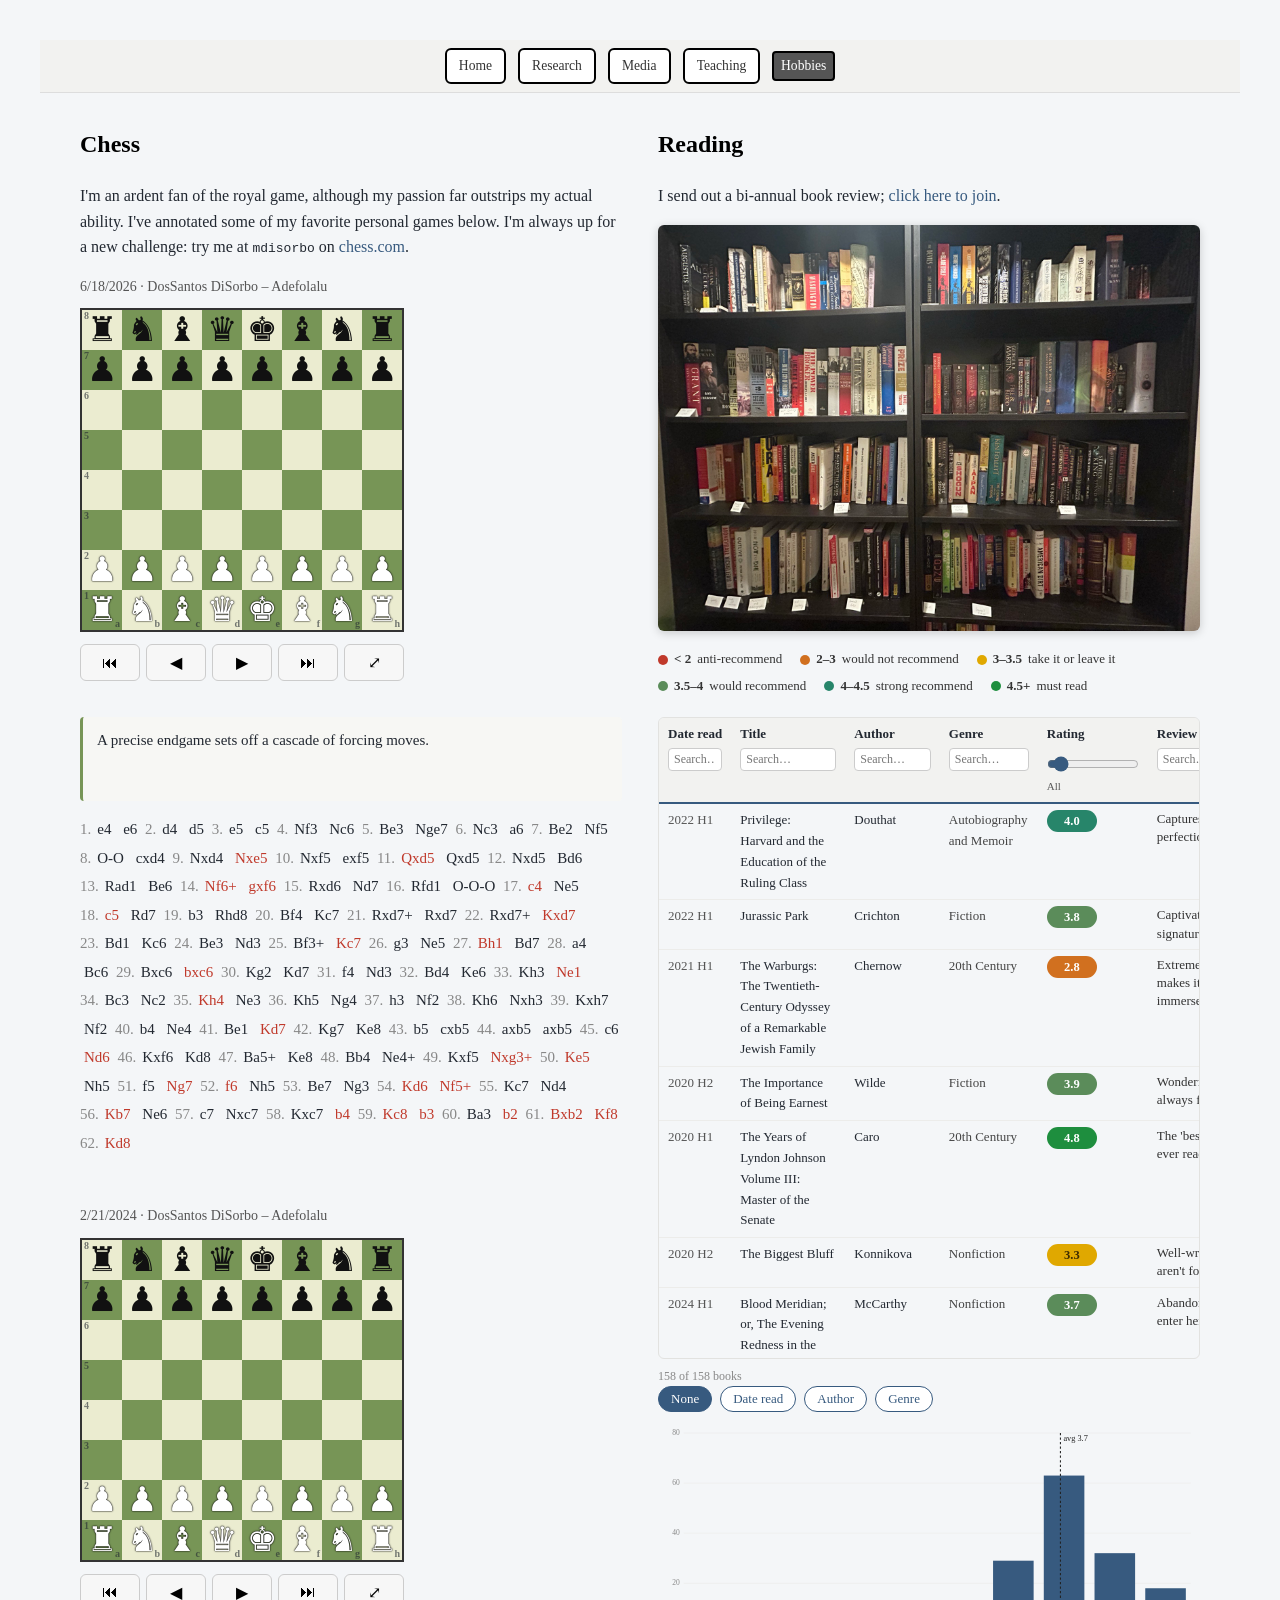
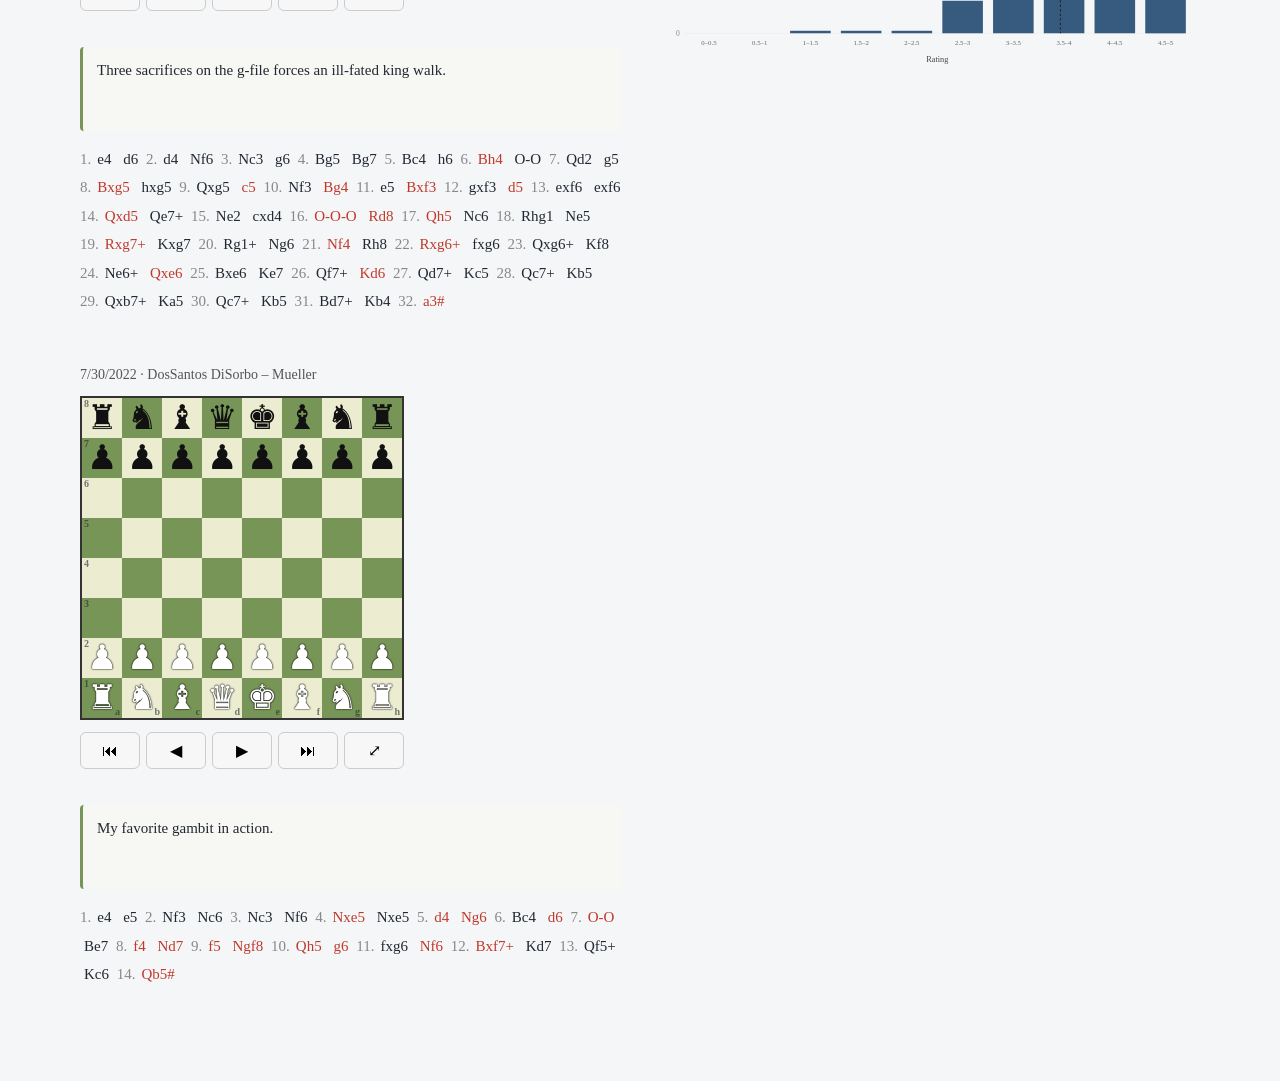
==== commit 4a7d108a: "Chess: keep board squares uniform (minmax(0,1fr)); fit glyphs 1fr's min-content sizing let piece-occ" ====
--- a/hobbies.html
+++ b/hobbies.html
@@ -12,14 +12,14 @@
     .board-col { flex: 0 0 auto; }
     .board {
       display: grid;
-      grid-template-columns: repeat(8, 1fr);
-      grid-template-rows: repeat(8, 1fr);
+      grid-template-columns: repeat(8, minmax(0, 1fr));
+      grid-template-rows: repeat(8, minmax(0, 1fr));
       width: min(82vw, 400px); aspect-ratio: 1 / 1;
       border: 2px solid #333; box-sizing: content-box;
     }
     .sq { display: flex; align-items: center; justify-content: center;
-      font-size: clamp(28px, 9.5vw, 46px); line-height: 1; position: relative;
-      user-select: none; }
+      font-size: clamp(22px, 7vw, 34px); line-height: 1; position: relative;
+      overflow: hidden; user-select: none; }
     .sq.light { background: #ebecd0; }
     .sq.dark  { background: #779556; }
     .sq.hl::after { content: ""; position: absolute; inset: 0;
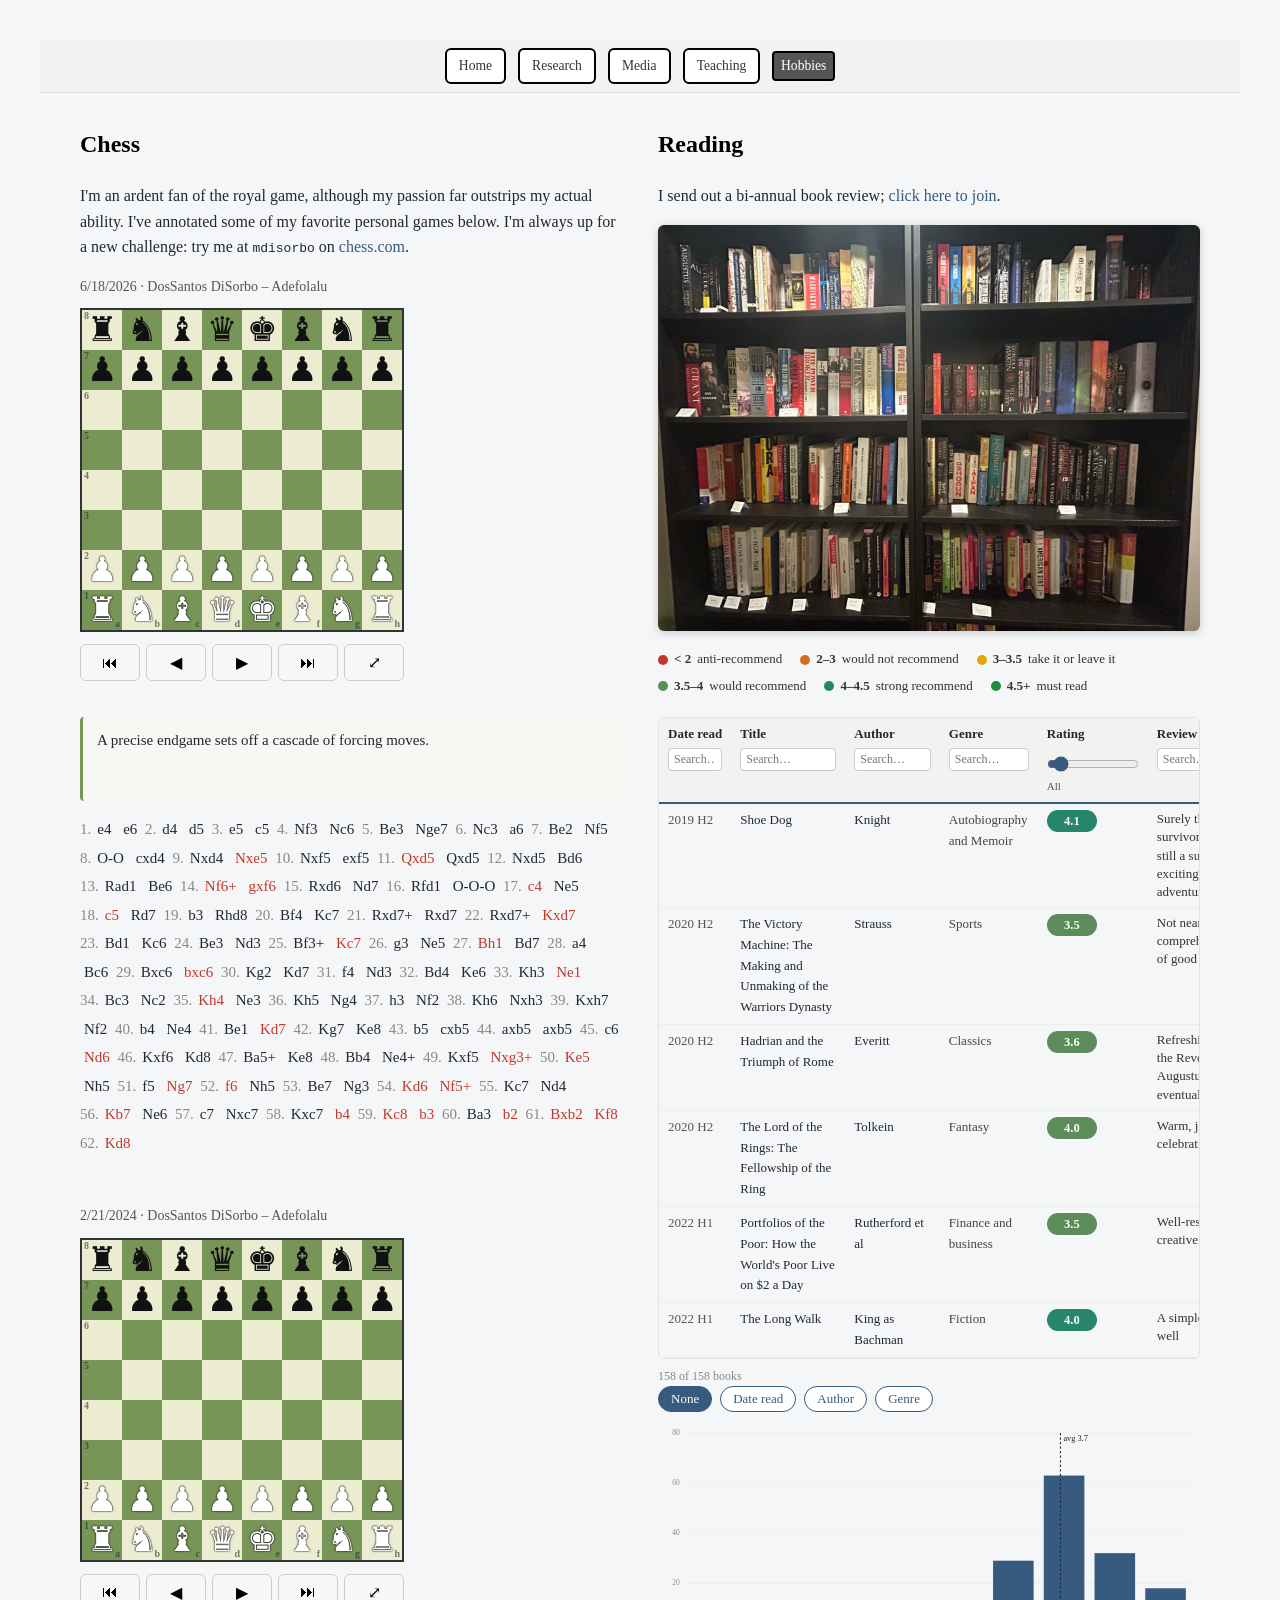
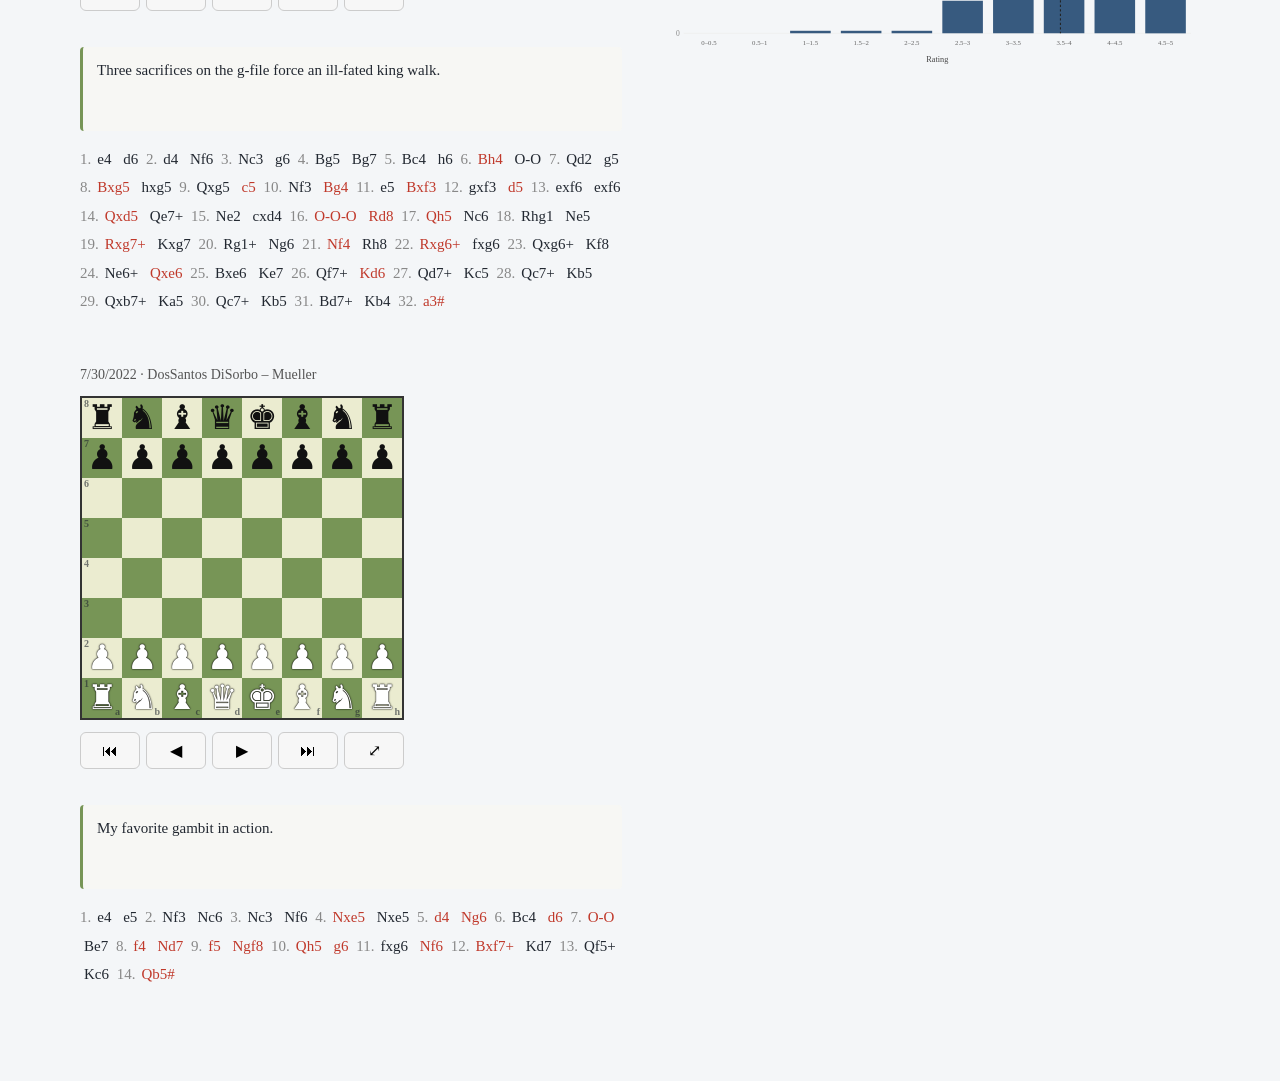
==== commit 59a61de8: "Chess: fix subject-verb agreement in game intro (sacrifices force) Co-Authored-By: Claude Opus 4.8 <" ====
--- a/hobbies.html
+++ b/hobbies.html
@@ -435,7 +435,7 @@
   white: "DosSantos DiSorbo",
   black: "Adefolalu",
   event: "2/21/2024",
-  intro: "Three sacrifices on the g-file forces an ill-fated king walk.",
+  intro: "Three sacrifices on the g-file force an ill-fated king walk.",
   flipped: false,
   moves: [
     {"san":"e4","note":"","fen":"rnbqkbnr/pppppppp/8/8/4P3/8/PPPP1PPP/RNBQKBNR b KQkq - 0 1","from":"e2","to":"e4"},
